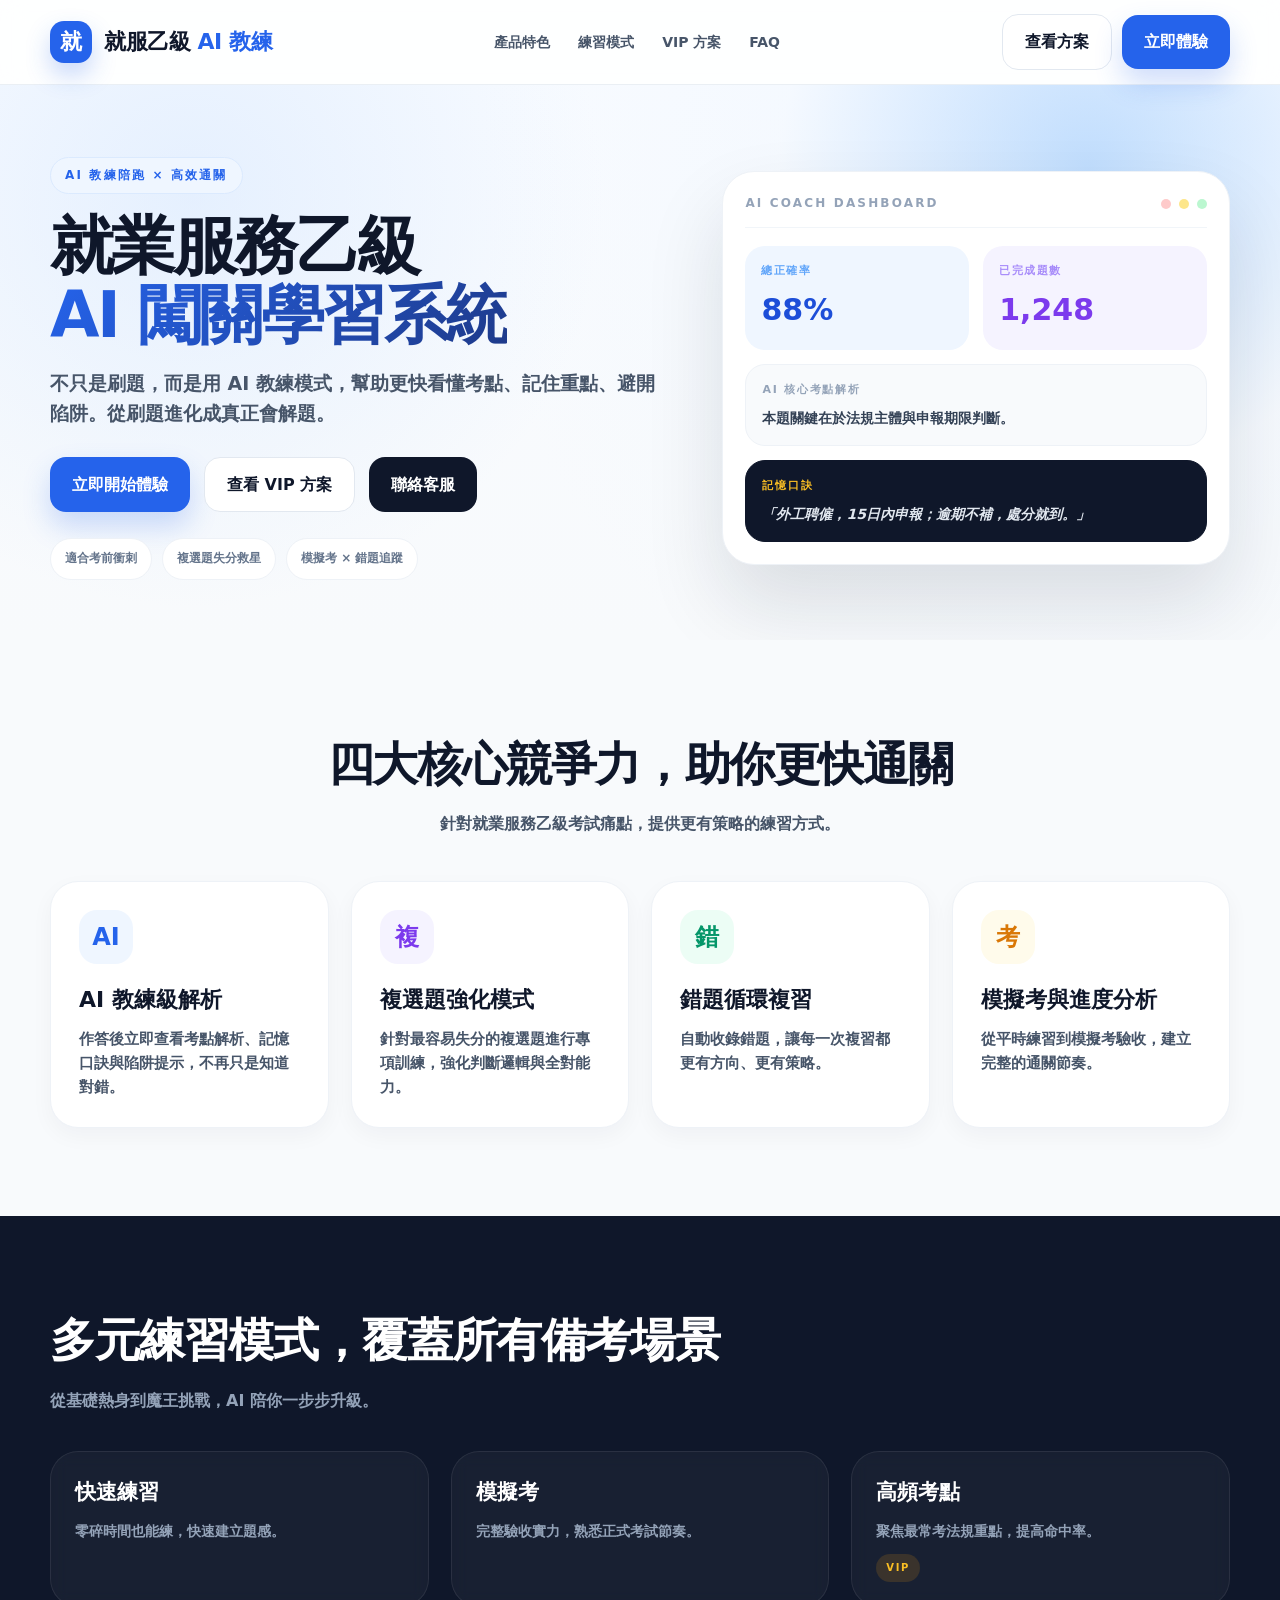
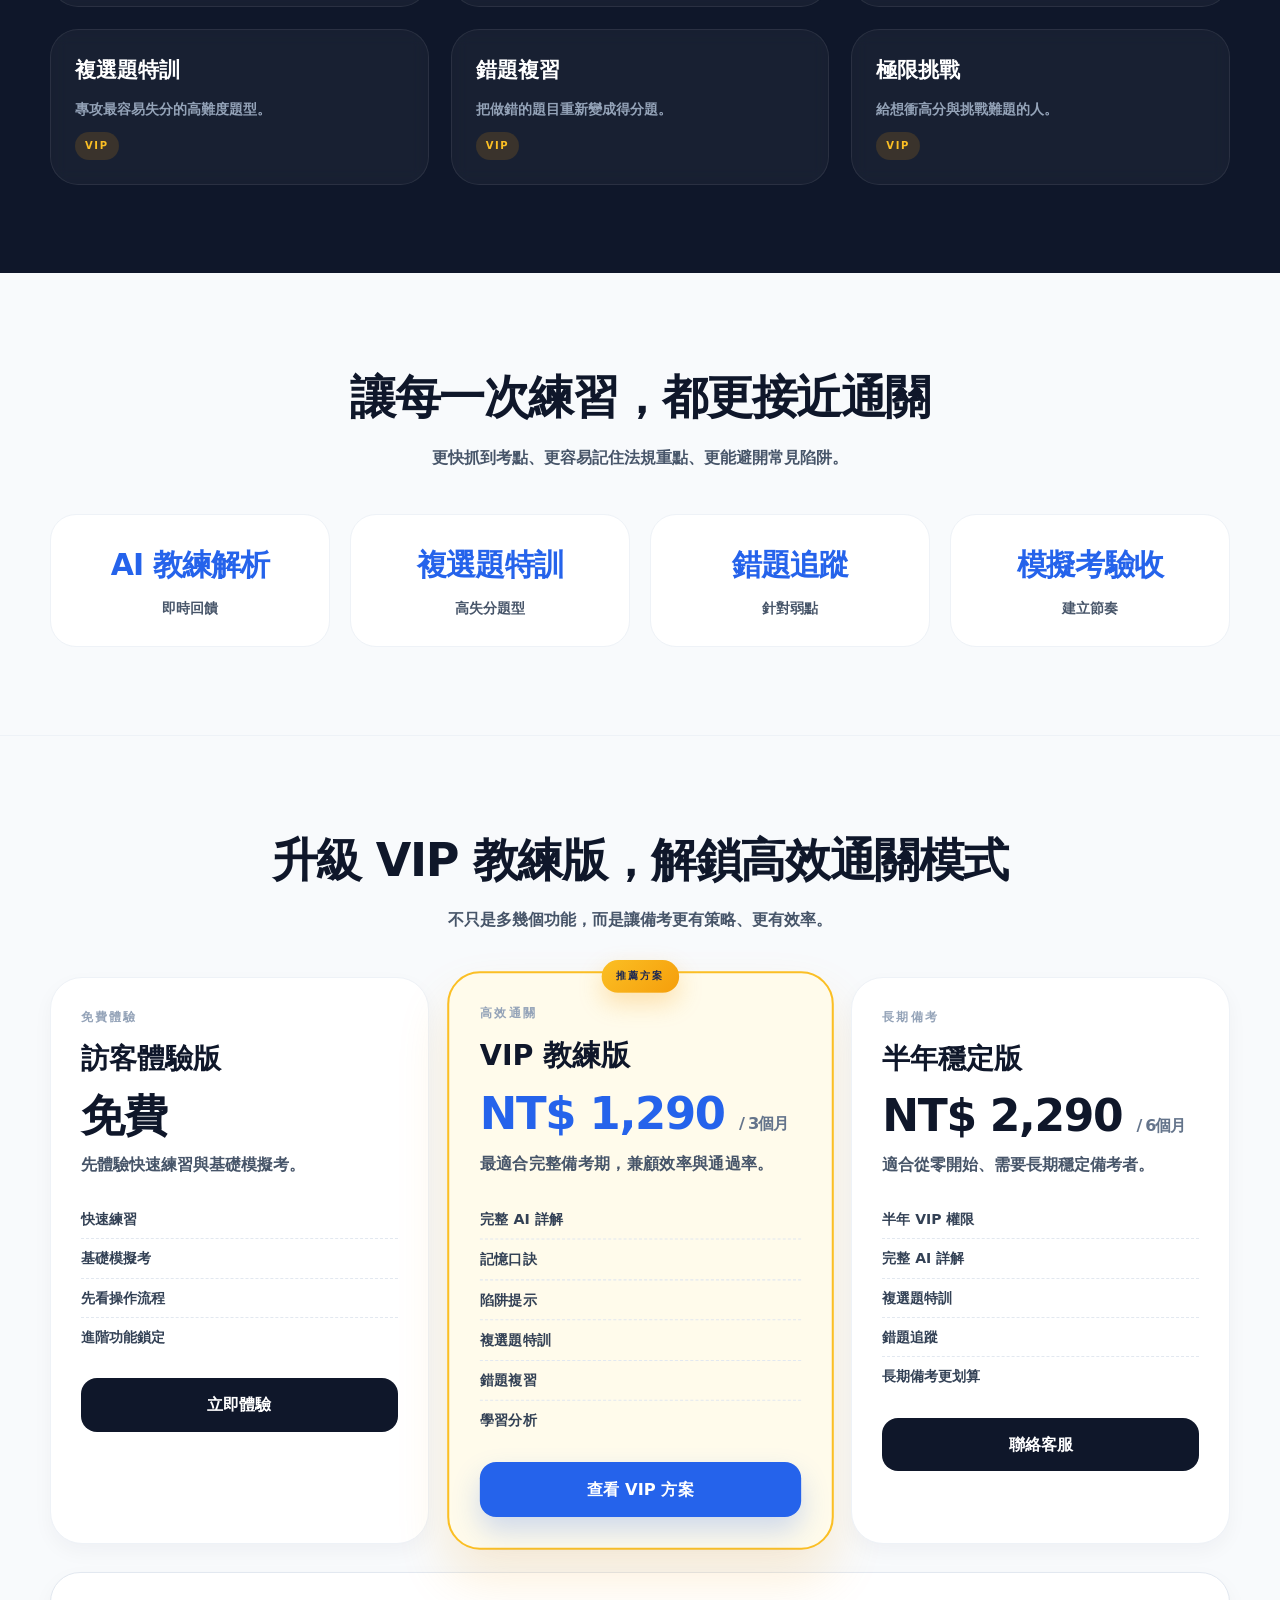
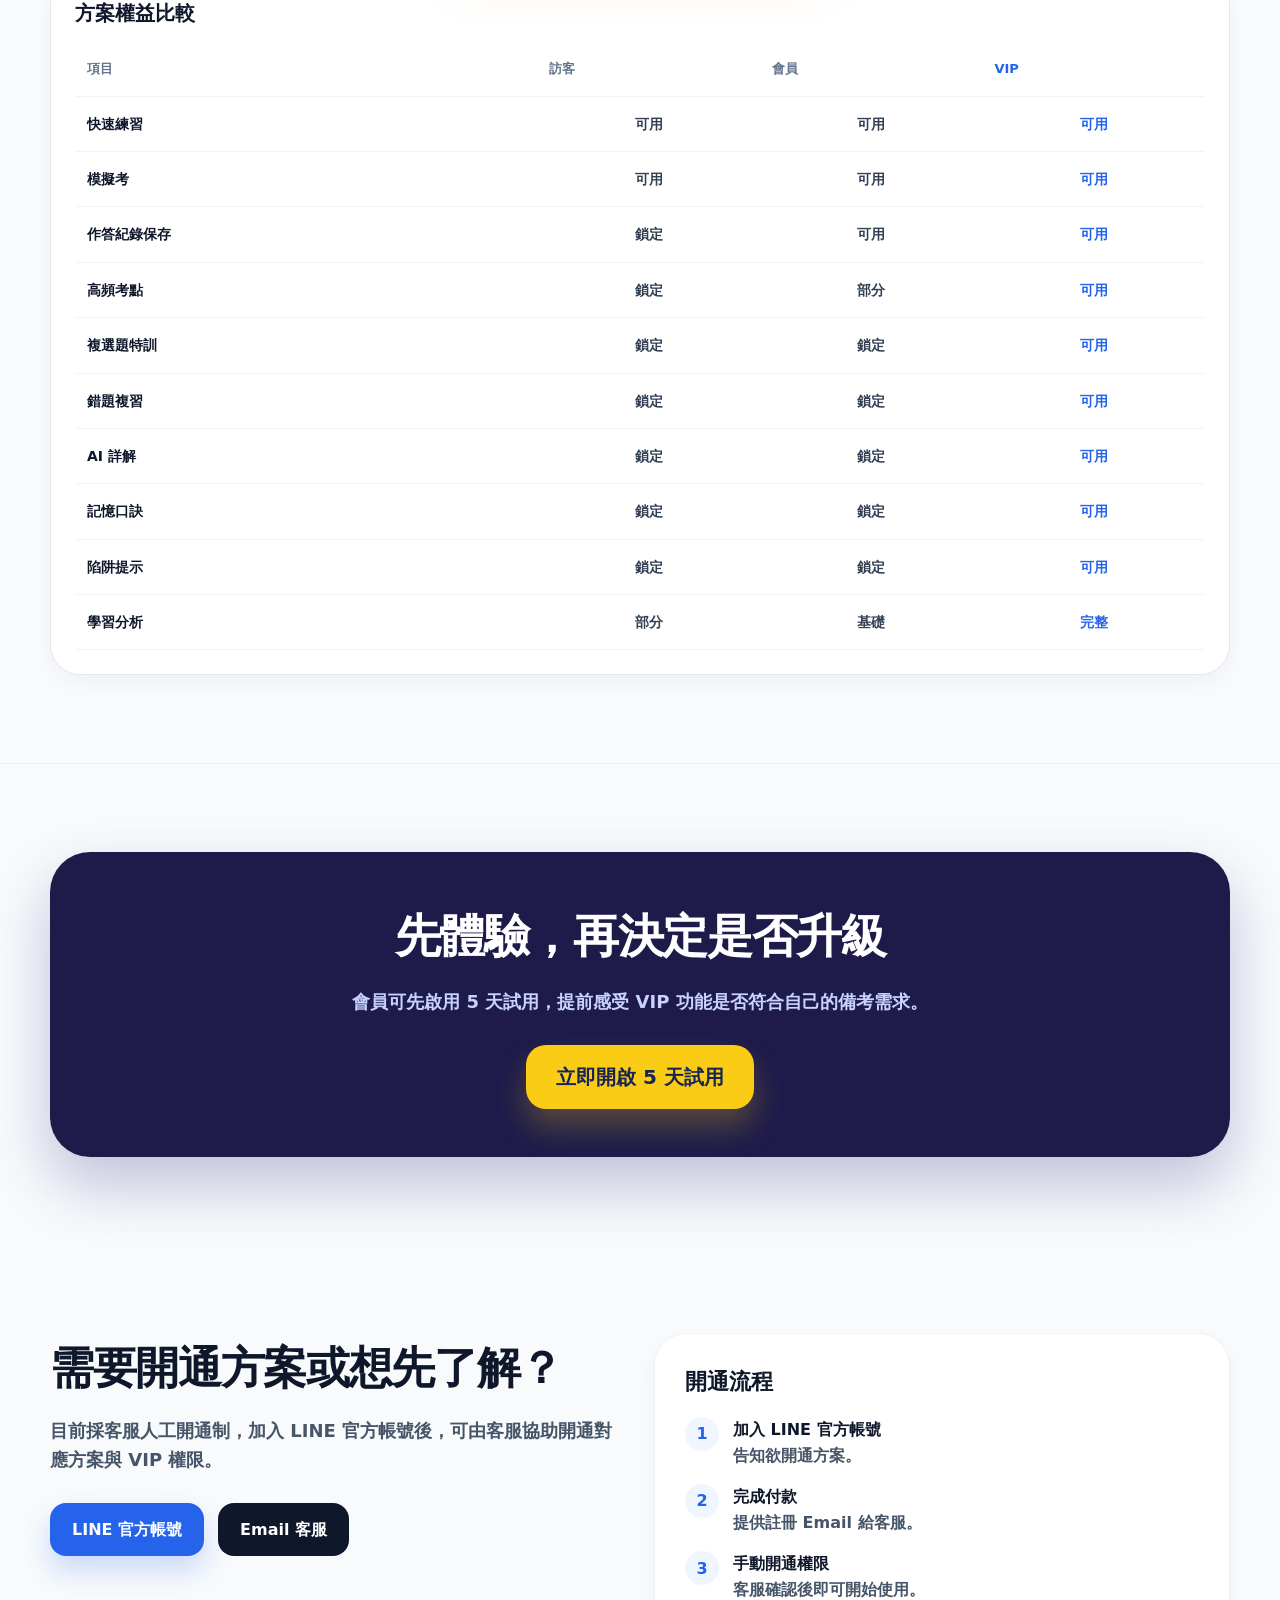
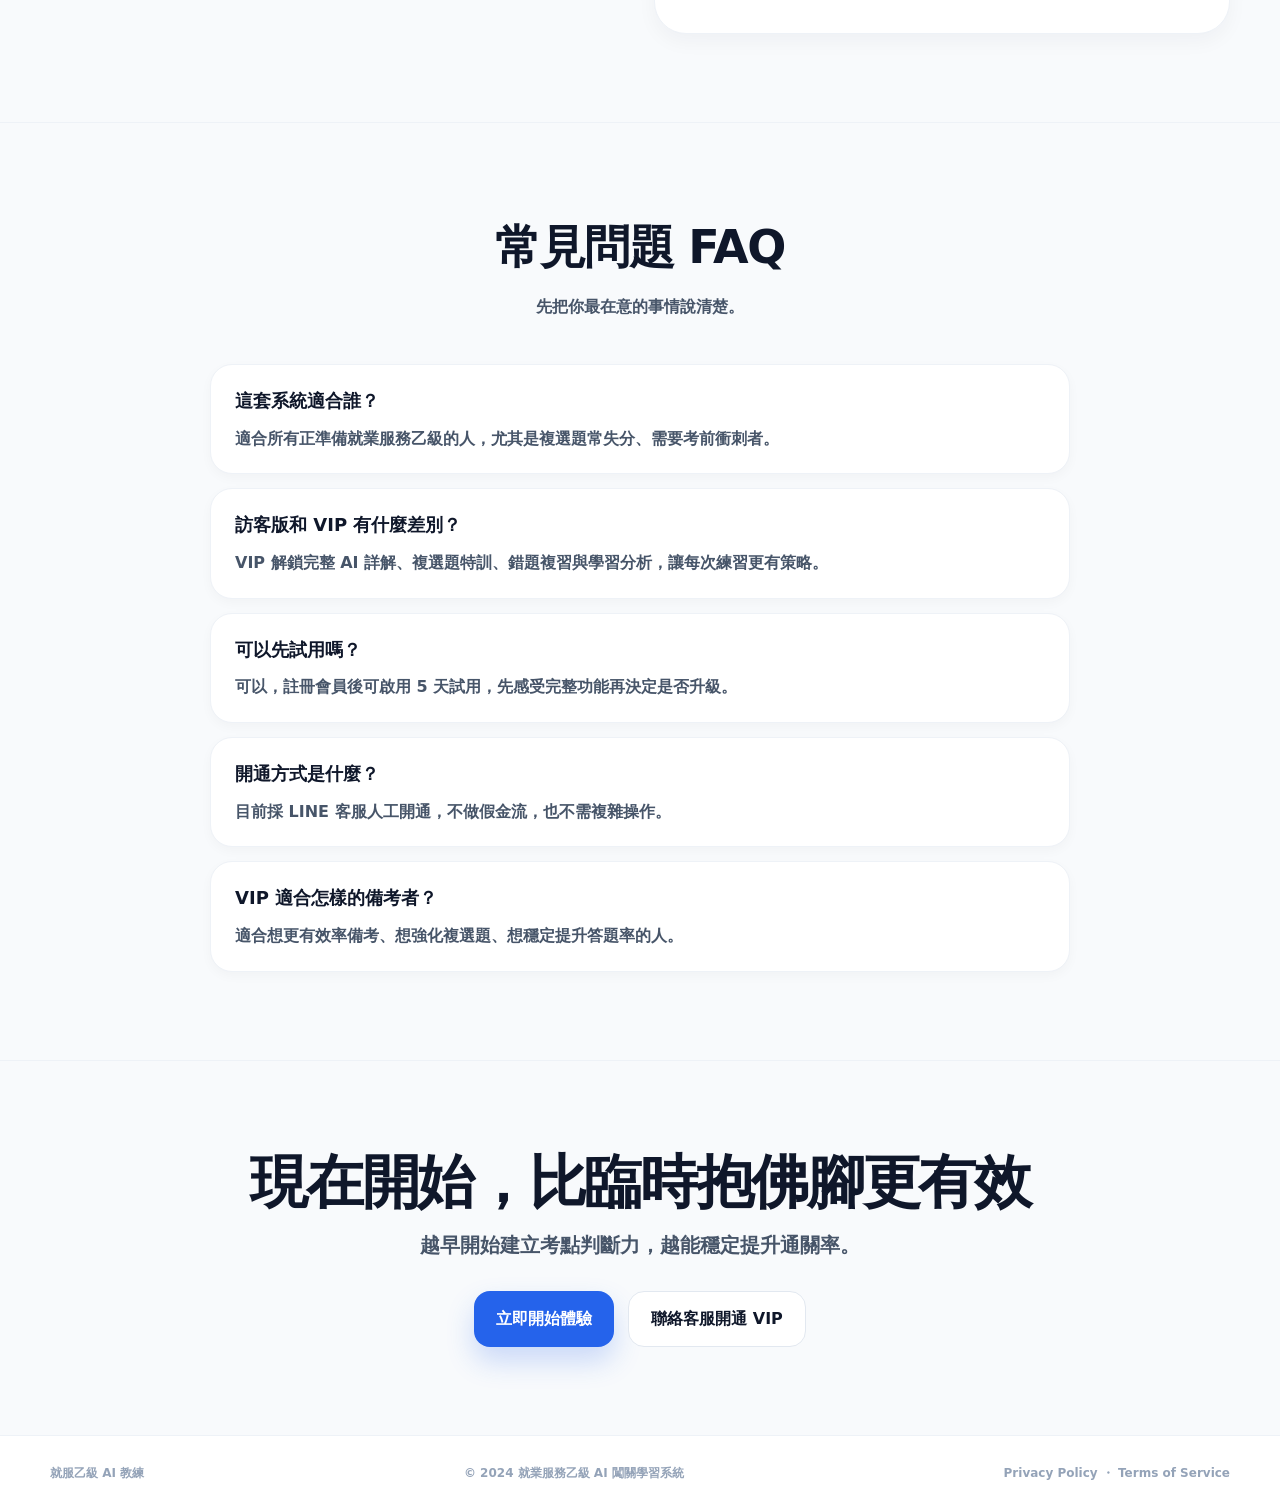
==== docs/index.html @ 69411ef7 "feat: Replace with employment services exam AI learning system landing page" ====
<!DOCTYPE html>
<html lang="zh-Hant">
<head>
  <meta charset="utf-8" />
  <meta name="viewport" content="width=device-width,initial-scale=1" />
  <title>就業服務乙級 AI 闖關學習系統｜AI教練陪跑・高效通關</title>
  <meta name="description" content="就業服務乙級 AI 闖關學習系統，結合 AI 教練解析、複選題特訓、錯題複習與模擬考，幫助更快看懂考點、記住重點、避開陷阱。" />
  <style>
    :root{
      --blue:#2563eb;
      --blue-dark:#1e3a8a;
      --bg:#f8fafc;
      --text:#0f172a;
      --muted:#475569;
      --line:#e2e8f0;
      --card:#ffffff;
      --vip:#f59e0b;
      --green:#16a34a;
      --red:#dc2626;
      --shadow:0 20px 40px rgba(15,23,42,.08);
      --radius:24px;
      --radius-lg:32px;
      --max:1180px;
    }
    *{box-sizing:border-box}
    html{scroll-behavior:smooth}
    body{
      margin:0;
      font-family:"Noto Sans TC","Microsoft JhengHei",system-ui,sans-serif;
      background:var(--bg);
      color:var(--text);
      line-height:1.6;
    }
    a{text-decoration:none;color:inherit}
    img{max-width:100%;display:block}
    .container{width:min(var(--max),calc(100% - 32px));margin:auto}
    .nav{
      position:sticky;top:0;z-index:20;
      background:rgba(255,255,255,.86);
      backdrop-filter:blur(12px);
      border-bottom:1px solid rgba(226,232,240,.7);
    }
    .nav-inner{
      display:flex;align-items:center;justify-content:space-between;
      gap:16px;padding:14px 0;
    }
    .brand{
      display:flex;align-items:center;gap:12px;font-weight:900;font-size:22px;
      letter-spacing:-.02em;
    }
    .brand-badge{
      width:42px;height:42px;border-radius:14px;background:var(--blue);
      color:#fff;display:grid;place-items:center;font-size:22px;font-weight:900;
      box-shadow:0 12px 24px rgba(37,99,235,.25);
    }
    .nav-links{display:flex;gap:28px;font-weight:800;color:var(--muted);font-size:14px}
    .nav-actions{display:flex;gap:10px;align-items:center}
    .btn{
      display:inline-flex;align-items:center;justify-content:center;gap:8px;
      border:none;cursor:pointer;font-weight:900;border-radius:16px;
      transition:.2s ease;white-space:nowrap;
    }
    .btn:hover{transform:translateY(-1px)}
    .btn-primary{
      background:var(--blue);color:#fff;padding:14px 22px;
      box-shadow:0 14px 28px rgba(37,99,235,.22);
    }
    .btn-primary:hover{background:#1d4ed8}
    .btn-secondary{
      background:#fff;color:var(--text);padding:14px 22px;border:1px solid var(--line);
    }
    .btn-dark{
      background:var(--text);color:#fff;padding:14px 22px;
    }
    .hero{
      background:
        radial-gradient(circle at 85% 15%, rgba(147,197,253,.55) 0, rgba(239,246,255,.35) 26%, transparent 52%),
        radial-gradient(circle at 15% 20%, rgba(219,234,254,.65) 0, transparent 35%),
        linear-gradient(180deg,#f8fbff 0%, #f8fafc 100%);
      padding:72px 0 60px;
      overflow:hidden;
    }
    .hero-grid{
      display:grid;grid-template-columns:1.1fr .9fr;gap:52px;align-items:center;
    }
    .eyebrow{
      display:inline-flex;align-items:center;gap:8px;
      background:#eff6ff;color:var(--blue);
      border:1px solid #dbeafe;border-radius:999px;
      padding:8px 14px;font-size:12px;font-weight:900;letter-spacing:.18em;
      text-transform:uppercase;
    }
    h1{
      font-size:clamp(38px,5vw,64px);
      line-height:1.08;margin:18px 0 18px;font-weight:900;letter-spacing:-.04em;
    }
    .gradient{
      background:linear-gradient(135deg,var(--blue) 0%, var(--blue-dark) 100%);
      -webkit-background-clip:text;background-clip:text;color:transparent;
    }
    .hero p{
      color:var(--muted);font-size:19px;font-weight:600;max-width:640px;margin:0 0 28px;
    }
    .hero-actions{display:flex;flex-wrap:wrap;gap:14px}
    .hero-tags{display:flex;flex-wrap:wrap;gap:10px;margin-top:26px}
    .tag{
      background:#fff;border:1px solid #eef2f7;color:#64748b;
      padding:10px 14px;border-radius:999px;font-size:12px;font-weight:900;
    }
    .mockup{
      background:#fff;border:1px solid #eef2f7;border-radius:32px;
      box-shadow:0 40px 80px rgba(15,23,42,.12);padding:22px;position:relative;
    }
    .mockup-head{
      display:flex;justify-content:space-between;align-items:center;
      border-bottom:1px solid #f1f5f9;padding-bottom:14px;margin-bottom:18px;
    }
    .dots{display:flex;gap:8px}
    .dot{width:10px;height:10px;border-radius:999px}
    .stats{display:grid;grid-template-columns:1fr 1fr;gap:14px}
    .stat{
      border-radius:20px;padding:16px;background:#eff6ff;
    }
    .stat.purple{background:#f5f3ff}
    .stat-label{
      color:#60a5fa;font-size:11px;font-weight:900;letter-spacing:.14em;text-transform:uppercase;
    }
    .stat.purple .stat-label{color:#a78bfa}
    .stat-value{font-size:30px;font-weight:900;margin-top:6px}
    .panel{
      margin-top:14px;border:1px solid #eef2f7;background:#f8fafc;
      border-radius:20px;padding:16px;
    }
    .panel-dark{
      background:#0f172a;border-color:#0f172a;color:#fff;
    }
    .section{padding:88px 0}
    .section-title{
      text-align:center;margin-bottom:44px;
    }
    .section-title h2{
      margin:0 0 10px;font-size:clamp(30px,4vw,46px);font-weight:900;letter-spacing:-.03em;
    }
    .section-title p{
      margin:0;color:var(--muted);font-weight:600;
    }
    .grid-4{display:grid;grid-template-columns:repeat(4,1fr);gap:22px}
    .grid-3{display:grid;grid-template-columns:repeat(3,1fr);gap:22px}
    .card{
      background:var(--card);border:1px solid #eef2f7;border-radius:28px;
      padding:28px;box-shadow:0 8px 22px rgba(15,23,42,.04);
      transition:.25s ease;
    }
    .card:hover{transform:translateY(-5px);box-shadow:var(--shadow)}
    .icon{
      width:54px;height:54px;border-radius:18px;display:grid;place-items:center;
      font-size:24px;font-weight:900;margin-bottom:18px;
    }
    .blue{background:#eff6ff;color:var(--blue)}
    .purple{background:#f5f3ff;color:#7c3aed}
    .green{background:#ecfdf5;color:#059669}
    .amber{background:#fffbeb;color:#d97706}
    .card h3{margin:0 0 10px;font-size:22px;font-weight:900}
    .card p{margin:0;color:var(--muted);font-size:15px;font-weight:600}
    .dark-section{
      background:#0f172a;color:#fff;position:relative;overflow:hidden;
    }
    .dark-section .section-title p{color:#94a3b8}
    .mode-card{
      background:rgba(255,255,255,.04);
      border:1px solid rgba(255,255,255,.08);
      border-radius:28px;padding:24px;
      backdrop-filter:blur(8px);
    }
    .mode-card h3{margin:0;font-size:21px;font-weight:900}
    .mode-card p{margin:10px 0 0;color:#94a3b8;font-size:14px;font-weight:600}
    .badge-vip{
      display:inline-block;margin-top:12px;padding:6px 10px;border-radius:999px;
      background:rgba(245,158,11,.15);color:#fbbf24;
      font-size:10px;font-weight:900;letter-spacing:.16em;text-transform:uppercase;
    }
    .value-grid{display:grid;grid-template-columns:repeat(4,1fr);gap:20px}
    .value-box{
      background:#fff;border:1px solid #eef2f7;border-radius:26px;padding:26px;text-align:center;
    }
    .value-box .big{font-size:30px;font-weight:900;color:var(--blue);letter-spacing:-.03em}
    .value-box .small{margin-top:8px;color:var(--muted);font-size:14px;font-weight:800}
    .pricing{
      background:#f8fafc;
      border-top:1px solid #eef2f7;
      border-bottom:1px solid #eef2f7;
    }
    .price-card{
      position:relative;background:#fff;border:1px solid #eef2f7;border-radius:32px;
      padding:30px;box-shadow:0 8px 20px rgba(15,23,42,.04);
    }
    .price-card.featured{
      background:#fffbeb;border:2px solid #fbbf24;transform:scale(1.02);box-shadow:0 28px 50px rgba(245,158,11,.16);
    }
    .price-ribbon{
      position:absolute;left:50%;top:-13px;transform:translateX(-50%);
      background:linear-gradient(135deg,#fbbf24,#f59e0b);
      color:#172554;padding:8px 14px;border-radius:999px;
      font-size:10px;font-weight:900;letter-spacing:.18em;text-transform:uppercase;
      box-shadow:0 10px 24px rgba(245,158,11,.28);
    }
    .price-tag{
      color:#94a3b8;font-size:12px;font-weight:900;letter-spacing:.18em;text-transform:uppercase;
    }
    .price-card h3{margin:10px 0 10px;font-size:28px;font-weight:900}
    .price{
      font-size:44px;font-weight:900;line-height:1.1;letter-spacing:-.03em;
    }
    .price.featured-color{color:var(--blue)}
    .price-desc{margin:12px 0 0;color:var(--muted);font-weight:600}
    .price-list{margin:22px 0 0;padding:0;list-style:none}
    .price-list li{
      padding:8px 0;border-bottom:1px dashed #e2e8f0;color:#334155;font-size:14px;font-weight:700;
    }
    .price-list li:last-child{border-bottom:none}
    .compare-wrap{
      margin-top:28px;background:#fff;border:1px solid #e2e8f0;border-radius:30px;padding:24px;overflow:auto;
      box-shadow:0 8px 22px rgba(15,23,42,.04);
    }
    table{width:100%;border-collapse:collapse;min-width:760px}
    th,td{padding:16px 12px;border-bottom:1px solid #f1f5f9}
    th{text-align:left;color:#64748b;font-size:13px;font-weight:900}
    td{text-align:center;font-size:14px;font-weight:800;color:#334155}
    td:first-child{text-align:left;color:#0f172a}
    .col-vip{color:var(--blue)}
    .trial-box{
      background:#1e1b4b;color:#fff;border-radius:40px;padding:48px 34px;text-align:center;
      box-shadow:0 28px 60px rgba(49,46,129,.28);
    }
    .trial-box p{color:#c7d2fe;font-size:18px;font-weight:600;max-width:760px;margin:14px auto 0}
    .support-grid{display:grid;grid-template-columns:1fr 1fr;gap:28px}
    .support-card{
      background:#fff;border:1px solid #eef2f7;border-radius:32px;padding:30px;box-shadow:0 8px 20px rgba(15,23,42,.04);
    }
    .steps{display:grid;gap:16px;margin-top:18px}
    .step{display:flex;gap:14px;align-items:flex-start}
    .step-num{
      width:34px;height:34px;border-radius:999px;background:#eff6ff;color:var(--blue);
      display:grid;place-items:center;font-weight:900;flex:0 0 34px;
    }
    .faq-list{max-width:860px;margin:0 auto;display:grid;gap:14px}
    .faq-item{
      background:#fff;border:1px solid #eef2f7;border-radius:22px;padding:22px 24px;box-shadow:0 4px 12px rgba(15,23,42,.03)
    }
    .faq-q{font-weight:900;font-size:18px}
    .faq-a{margin-top:10px;color:var(--muted);font-weight:600}
    .cta-final{text-align:center}
    .cta-final p{max-width:760px;margin:14px auto 0;color:var(--muted);font-size:20px;font-weight:600}
    .footer{
      border-top:1px solid #eef2f7;background:#fff;padding:28px 0;
    }
    .footer-inner{
      display:flex;justify-content:space-between;align-items:center;gap:18px;flex-wrap:wrap;
      color:#94a3b8;font-size:12px;font-weight:900;
    }
    @media (max-width: 1024px){
      .hero-grid,.support-grid,.grid-4,.grid-3,.value-grid{grid-template-columns:1fr 1fr}
    }
    @media (max-width: 760px){
      .nav-links{display:none}
      .hero{padding-top:48px}
      .hero-grid,.support-grid,.grid-4,.grid-3,.value-grid{grid-template-columns:1fr}
      .price-card.featured{transform:none}
      h1{font-size:42px}
      .section{padding:68px 0}
      .trial-box{padding:36px 22px}
      .footer-inner{flex-direction:column;align-items:flex-start}
      .brand{font-size:18px}
    }
  </style>
</head>
<body>
  <nav class="nav">
    <div class="container nav-inner">
      <div class="brand">
        <div class="brand-badge">就</div>
        <span>就服乙級 <span style="color:var(--blue)">AI 教練</span></span>
      </div>
      <div class="nav-links">
        <a href="#features">產品特色</a>
        <a href="#modes">練習模式</a>
        <a href="#pricing">VIP 方案</a>
        <a href="#faq">FAQ</a>
      </div>
      <div class="nav-actions">
        <a class="btn btn-secondary" href="#pricing">查看方案</a>
        <a class="btn btn-primary" href="#cta">立即體驗</a>
      </div>
    </div>
  </nav>

  <header class="hero">
    <div class="container hero-grid">
      <div>
        <div class="eyebrow">AI 教練陪跑 × 高效通關</div>
        <h1>就業服務乙級<br><span class="gradient">AI 闖關學習系統</span></h1>
        <p>不只是刷題，而是用 AI 教練模式，幫助更快看懂考點、記住重點、避開陷阱。從刷題進化成真正會解題。</p>
        <div class="hero-actions">
          <a class="btn btn-primary" href="#cta">立即開始體驗</a>
          <a class="btn btn-secondary" href="#pricing">查看 VIP 方案</a>
          <a class="btn btn-dark" href="#support">聯絡客服</a>
        </div>
        <div class="hero-tags">
          <span class="tag">適合考前衝刺</span>
          <span class="tag">複選題失分救星</span>
          <span class="tag">模擬考 × 錯題追蹤</span>
        </div>
      </div>

      <div class="mockup">
        <div class="mockup-head">
          <div style="font-size:12px;font-weight:900;color:#94a3b8;letter-spacing:.18em;text-transform:uppercase;">AI Coach Dashboard</div>
          <div class="dots">
            <span class="dot" style="background:#fecaca"></span>
            <span class="dot" style="background:#fde68a"></span>
            <span class="dot" style="background:#bbf7d0"></span>
          </div>
        </div>

        <div class="stats">
          <div class="stat">
            <div class="stat-label">總正確率</div>
            <div class="stat-value" style="color:#1d4ed8">88%</div>
          </div>
          <div class="stat purple">
            <div class="stat-label">已完成題數</div>
            <div class="stat-value" style="color:#7c3aed">1,248</div>
          </div>
        </div>

        <div class="panel">
          <div style="font-size:11px;font-weight:900;color:#94a3b8;letter-spacing:.16em;text-transform:uppercase;">AI 核心考點解析</div>
          <div style="margin-top:8px;font-size:14px;font-weight:800;color:#334155">本題關鍵在於法規主體與申報期限判斷。</div>
        </div>

        <div class="panel panel-dark">
          <div style="font-size:11px;font-weight:900;color:#fbbf24;letter-spacing:.16em;text-transform:uppercase;">記憶口訣</div>
          <div style="margin-top:8px;font-size:14px;font-weight:800;color:#e2e8f0;font-style:italic">「外工聘僱，15日內申報；逾期不補，處分就到。」</div>
        </div>
      </div>
    </div>
  </header>

  <section id="features" class="section">
    <div class="container">
      <div class="section-title">
        <h2>四大核心競爭力，助你更快通關</h2>
        <p>針對就業服務乙級考試痛點，提供更有策略的練習方式。</p>
      </div>

      <div class="grid-4">
        <div class="card">
          <div class="icon blue">AI</div>
          <h3>AI 教練級解析</h3>
          <p>作答後立即查看考點解析、記憶口訣與陷阱提示，不再只是知道對錯。</p>
        </div>
        <div class="card">
          <div class="icon purple">複</div>
          <h3>複選題強化模式</h3>
          <p>針對最容易失分的複選題進行專項訓練，強化判斷邏輯與全對能力。</p>
        </div>
        <div class="card">
          <div class="icon green">錯</div>
          <h3>錯題循環複習</h3>
          <p>自動收錄錯題，讓每一次複習都更有方向、更有策略。</p>
        </div>
        <div class="card">
          <div class="icon amber">考</div>
          <h3>模擬考與進度分析</h3>
          <p>從平時練習到模擬考驗收，建立完整的通關節奏。</p>
        </div>
      </div>
    </div>
  </section>

  <section id="modes" class="section dark-section">
    <div class="container">
      <div class="section-title" style="text-align:left;margin-bottom:38px;">
        <h2>多元練習模式，覆蓋所有備考場景</h2>
        <p>從基礎熱身到魔王挑戰，AI 陪你一步步升級。</p>
      </div>

      <div class="grid-3">
        <div class="mode-card">
          <h3>快速練習</h3>
          <p>零碎時間也能練，快速建立題感。</p>
        </div>
        <div class="mode-card">
          <h3>模擬考</h3>
          <p>完整驗收實力，熟悉正式考試節奏。</p>
        </div>
        <div class="mode-card">
          <h3>高頻考點</h3>
          <p>聚焦最常考法規重點，提高命中率。</p>
          <span class="badge-vip">VIP</span>
        </div>
        <div class="mode-card">
          <h3>複選題特訓</h3>
          <p>專攻最容易失分的高難度題型。</p>
          <span class="badge-vip">VIP</span>
        </div>
        <div class="mode-card">
          <h3>錯題複習</h3>
          <p>把做錯的題目重新變成得分題。</p>
          <span class="badge-vip">VIP</span>
        </div>
        <div class="mode-card">
          <h3>極限挑戰</h3>
          <p>給想衝高分與挑戰難題的人。</p>
          <span class="badge-vip">VIP</span>
        </div>
      </div>
    </div>
  </section>

  <section class="section">
    <div class="container">
      <div class="section-title">
        <h2>讓每一次練習，都更接近通關</h2>
        <p>更快抓到考點、更容易記住法規重點、更能避開常見陷阱。</p>
      </div>

      <div class="value-grid">
        <div class="value-box">
          <div class="big">AI 教練解析</div>
          <div class="small">即時回饋</div>
        </div>
        <div class="value-box">
          <div class="big">複選題特訓</div>
          <div class="small">高失分題型</div>
        </div>
        <div class="value-box">
          <div class="big">錯題追蹤</div>
          <div class="small">針對弱點</div>
        </div>
        <div class="value-box">
          <div class="big">模擬考驗收</div>
          <div class="small">建立節奏</div>
        </div>
      </div>
    </div>
  </section>

  <section id="pricing" class="section pricing">
    <div class="container">
      <div class="section-title">
        <h2>升級 VIP 教練版，解鎖高效通關模式</h2>
        <p>不只是多幾個功能，而是讓備考更有策略、更有效率。</p>
      </div>

      <div class="grid-3">
        <div class="price-card">
          <div class="price-tag">免費體驗</div>
          <h3>訪客體驗版</h3>
          <div class="price">免費</div>
          <p class="price-desc">先體驗快速練習與基礎模擬考。</p>
          <ul class="price-list">
            <li>快速練習</li>
            <li>基礎模擬考</li>
            <li>先看操作流程</li>
            <li>進階功能鎖定</li>
          </ul>
          <div style="margin-top:22px">
            <a class="btn btn-dark" style="width:100%" href="#cta">立即體驗</a>
          </div>
        </div>

        <div class="price-card featured">
          <div class="price-ribbon">推薦方案</div>
          <div class="price-tag">高效通關</div>
          <h3>VIP 教練版</h3>
          <div class="price featured-color">NT$ 1,290 <span style="font-size:16px;color:#64748b;font-weight:800">/ 3個月</span></div>
          <p class="price-desc">最適合完整備考期，兼顧效率與通過率。</p>
          <ul class="price-list">
            <li>完整 AI 詳解</li>
            <li>記憶口訣</li>
            <li>陷阱提示</li>
            <li>複選題特訓</li>
            <li>錯題複習</li>
            <li>學習分析</li>
          </ul>
          <div style="margin-top:22px">
            <a class="btn btn-primary" style="width:100%" href="#support">查看 VIP 方案</a>
          </div>
        </div>

        <div class="price-card">
          <div class="price-tag">長期備考</div>
          <h3>半年穩定版</h3>
          <div class="price">NT$ 2,290 <span style="font-size:16px;color:#64748b;font-weight:800">/ 6個月</span></div>
          <p class="price-desc">適合從零開始、需要長期穩定備考者。</p>
          <ul class="price-list">
            <li>半年 VIP 權限</li>
            <li>完整 AI 詳解</li>
            <li>複選題特訓</li>
            <li>錯題追蹤</li>
            <li>長期備考更划算</li>
          </ul>
          <div style="margin-top:22px">
            <a class="btn btn-dark" style="width:100%" href="#support">聯絡客服</a>
          </div>
        </div>
      </div>

      <div class="compare-wrap">
        <div style="font-size:20px;font-weight:900;margin-bottom:14px">方案權益比較</div>
        <table>
          <thead>
            <tr>
              <th>項目</th>
              <th>訪客</th>
              <th>會員</th>
              <th class="col-vip">VIP</th>
            </tr>
          </thead>
          <tbody>
            <tr><td>快速練習</td><td>可用</td><td>可用</td><td class="col-vip">可用</td></tr>
            <tr><td>模擬考</td><td>可用</td><td>可用</td><td class="col-vip">可用</td></tr>
            <tr><td>作答紀錄保存</td><td>鎖定</td><td>可用</td><td class="col-vip">可用</td></tr>
            <tr><td>高頻考點</td><td>鎖定</td><td>部分</td><td class="col-vip">可用</td></tr>
            <tr><td>複選題特訓</td><td>鎖定</td><td>鎖定</td><td class="col-vip">可用</td></tr>
            <tr><td>錯題複習</td><td>鎖定</td><td>鎖定</td><td class="col-vip">可用</td></tr>
            <tr><td>AI 詳解</td><td>鎖定</td><td>鎖定</td><td class="col-vip">可用</td></tr>
            <tr><td>記憶口訣</td><td>鎖定</td><td>鎖定</td><td class="col-vip">可用</td></tr>
            <tr><td>陷阱提示</td><td>鎖定</td><td>鎖定</td><td class="col-vip">可用</td></tr>
            <tr><td>學習分析</td><td>部分</td><td>基礎</td><td class="col-vip">完整</td></tr>
          </tbody>
        </table>
      </div>
    </div>
  </section>

  <section class="section">
    <div class="container">
      <div class="trial-box">
        <h2 style="margin:0;font-size:clamp(32px,4vw,46px);font-weight:900;letter-spacing:-.03em;">先體驗，再決定是否升級</h2>
        <p>會員可先啟用 5 天試用，提前感受 VIP 功能是否符合自己的備考需求。</p>
        <div style="margin-top:28px">
          <a class="btn" style="background:#facc15;color:#172554;padding:16px 30px;border-radius:20px;font-size:20px;font-weight:900;box-shadow:0 18px 30px rgba(250,204,21,.25)" href="#support">立即開啟 5 天試用</a>
        </div>
      </div>
    </div>
  </section>

  <section id="support" class="section">
    <div class="container support-grid">
      <div>
        <h2 style="margin:0 0 14px;font-size:clamp(30px,4vw,44px);font-weight:900;letter-spacing:-.03em;">需要開通方案或想先了解？</h2>
        <p style="margin:0;color:var(--muted);font-size:18px;font-weight:600;">目前採客服人工開通制，加入 LINE 官方帳號後，可由客服協助開通對應方案與 VIP 權限。</p>
        <div style="display:flex;flex-wrap:wrap;gap:14px;margin-top:28px">
          <a class="btn btn-primary" href="https://lin.ee/qZt97JY" target="_blank" rel="noopener">LINE 官方帳號</a>
          <a class="btn btn-dark" href="mailto:pucezhang@gmail.com">Email 客服</a>
        </div>
      </div>

      <div class="support-card">
        <div style="font-size:22px;font-weight:900;">開通流程</div>
        <div class="steps">
          <div class="step">
            <div class="step-num">1</div>
            <div><strong>加入 LINE 官方帳號</strong><br><span style="color:var(--muted);font-weight:600">告知欲開通方案。</span></div>
          </div>
          <div class="step">
            <div class="step-num">2</div>
            <div><strong>完成付款</strong><br><span style="color:var(--muted);font-weight:600">提供註冊 Email 給客服。</span></div>
          </div>
          <div class="step">
            <div class="step-num">3</div>
            <div><strong>手動開通權限</strong><br><span style="color:var(--muted);font-weight:600">客服確認後即可開始使用。</span></div>
          </div>
        </div>
      </div>
    </div>
  </section>

  <section id="faq" class="section pricing">
    <div class="container">
      <div class="section-title">
        <h2>常見問題 FAQ</h2>
        <p>先把你最在意的事情說清楚。</p>
      </div>

      <div class="faq-list">
        <div class="faq-item">
          <div class="faq-q">這套系統適合誰？</div>
          <div class="faq-a">適合所有正準備就業服務乙級的人，尤其是複選題常失分、需要考前衝刺者。</div>
        </div>
        <div class="faq-item">
          <div class="faq-q">訪客版和 VIP 有什麼差別？</div>
          <div class="faq-a">VIP 解鎖完整 AI 詳解、複選題特訓、錯題複習與學習分析，讓每次練習更有策略。</div>
        </div>
        <div class="faq-item">
          <div class="faq-q">可以先試用嗎？</div>
          <div class="faq-a">可以，註冊會員後可啟用 5 天試用，先感受完整功能再決定是否升級。</div>
        </div>
        <div class="faq-item">
          <div class="faq-q">開通方式是什麼？</div>
          <div class="faq-a">目前採 LINE 客服人工開通，不做假金流，也不需複雜操作。</div>
        </div>
        <div class="faq-item">
          <div class="faq-q">VIP 適合怎樣的備考者？</div>
          <div class="faq-a">適合想更有效率備考、想強化複選題、想穩定提升答題率的人。</div>
        </div>
      </div>
    </div>
  </section>

  <section id="cta" class="section">
    <div class="container cta-final">
      <h2 style="margin:0;font-size:clamp(34px,5vw,58px);font-weight:900;letter-spacing:-.04em;line-height:1.15;">現在開始，比臨時抱佛腳更有效</h2>
      <p>越早開始建立考點判斷力，越能穩定提升通關率。</p>
      <div style="display:flex;flex-wrap:wrap;gap:14px;justify-content:center;margin-top:30px">
        <a class="btn btn-primary" href="quiz.html">立即開始體驗</a>
        <a class="btn btn-secondary" href="https://lin.ee/qZt97JY" target="_blank" rel="noopener">聯絡客服開通 VIP</a>
      </div>
    </div>
  </section>

  <footer class="footer">
    <div class="container footer-inner">
      <div>就服乙級 AI 教練</div>
      <div>© 2024 就業服務乙級 AI 闖關學習系統</div>
      <div>Privacy Policy ・ Terms of Service</div>
    </div>
  </footer>
</body>
</html>
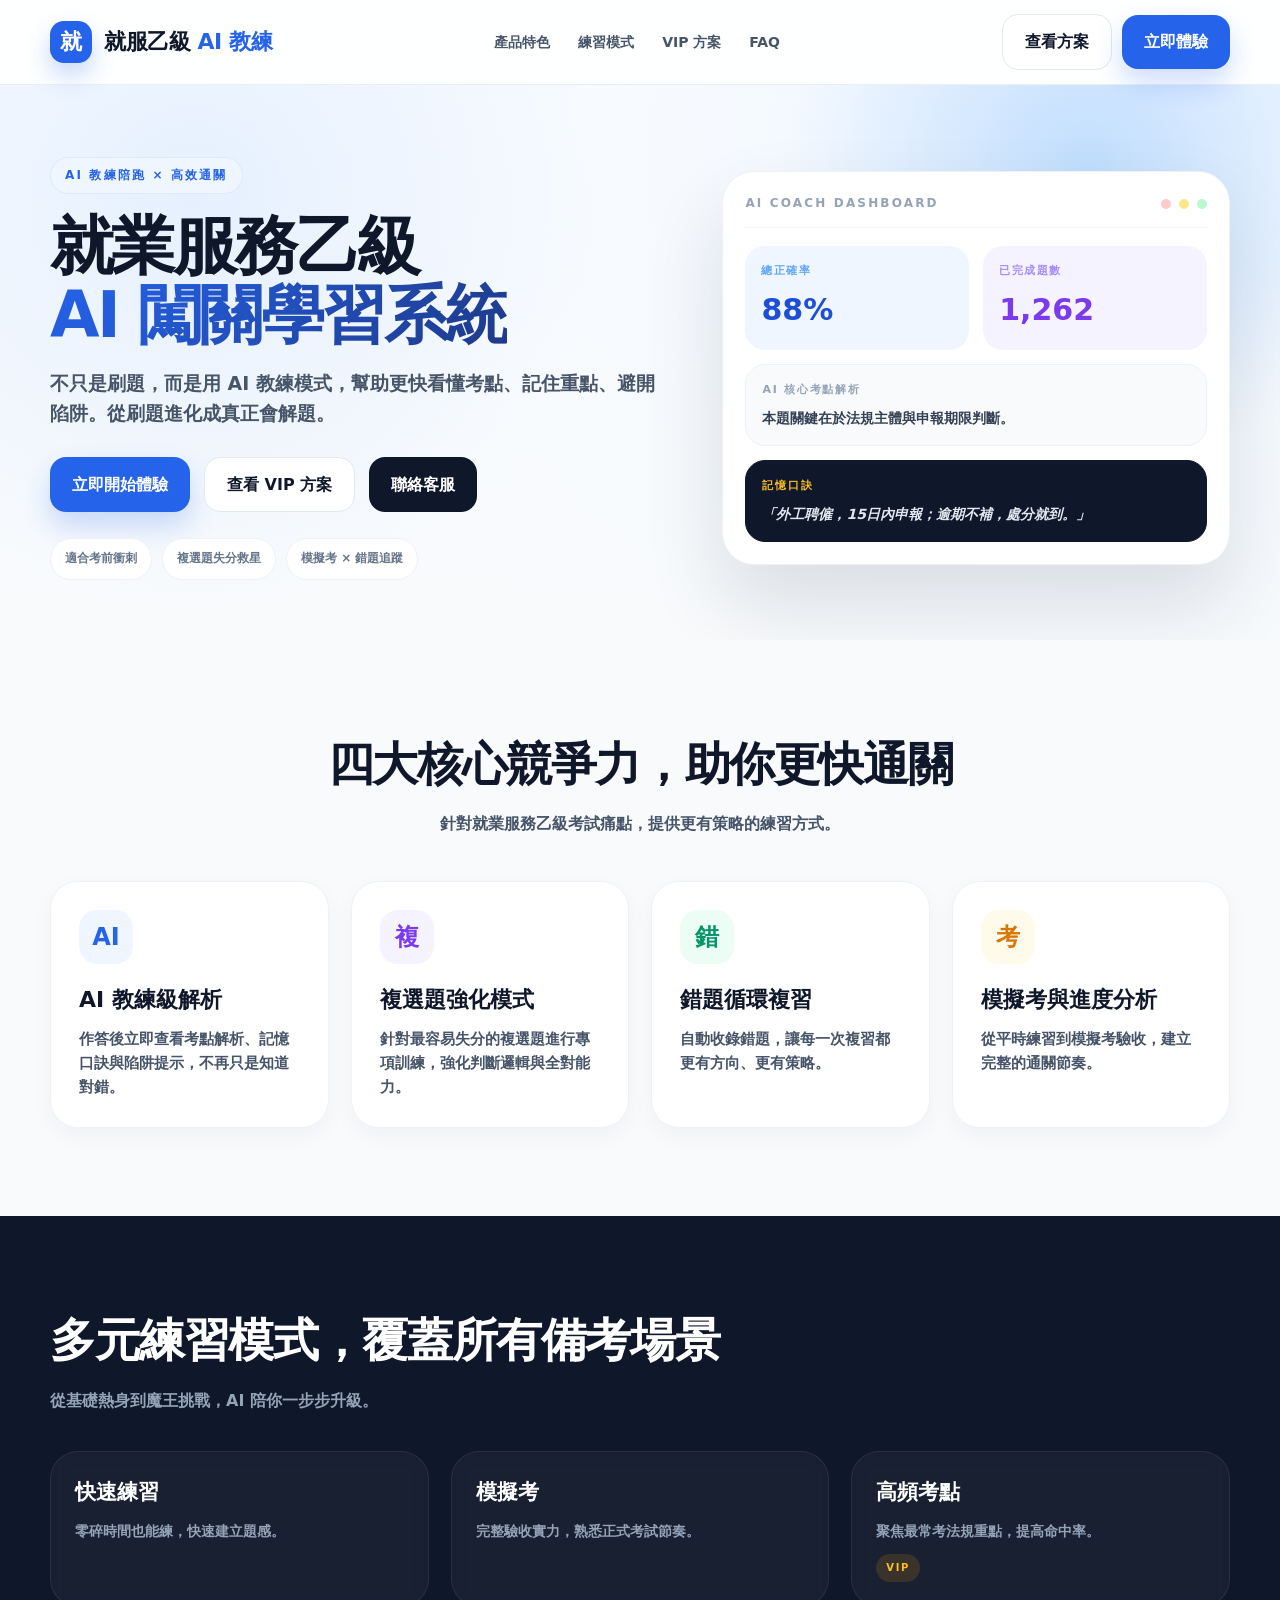
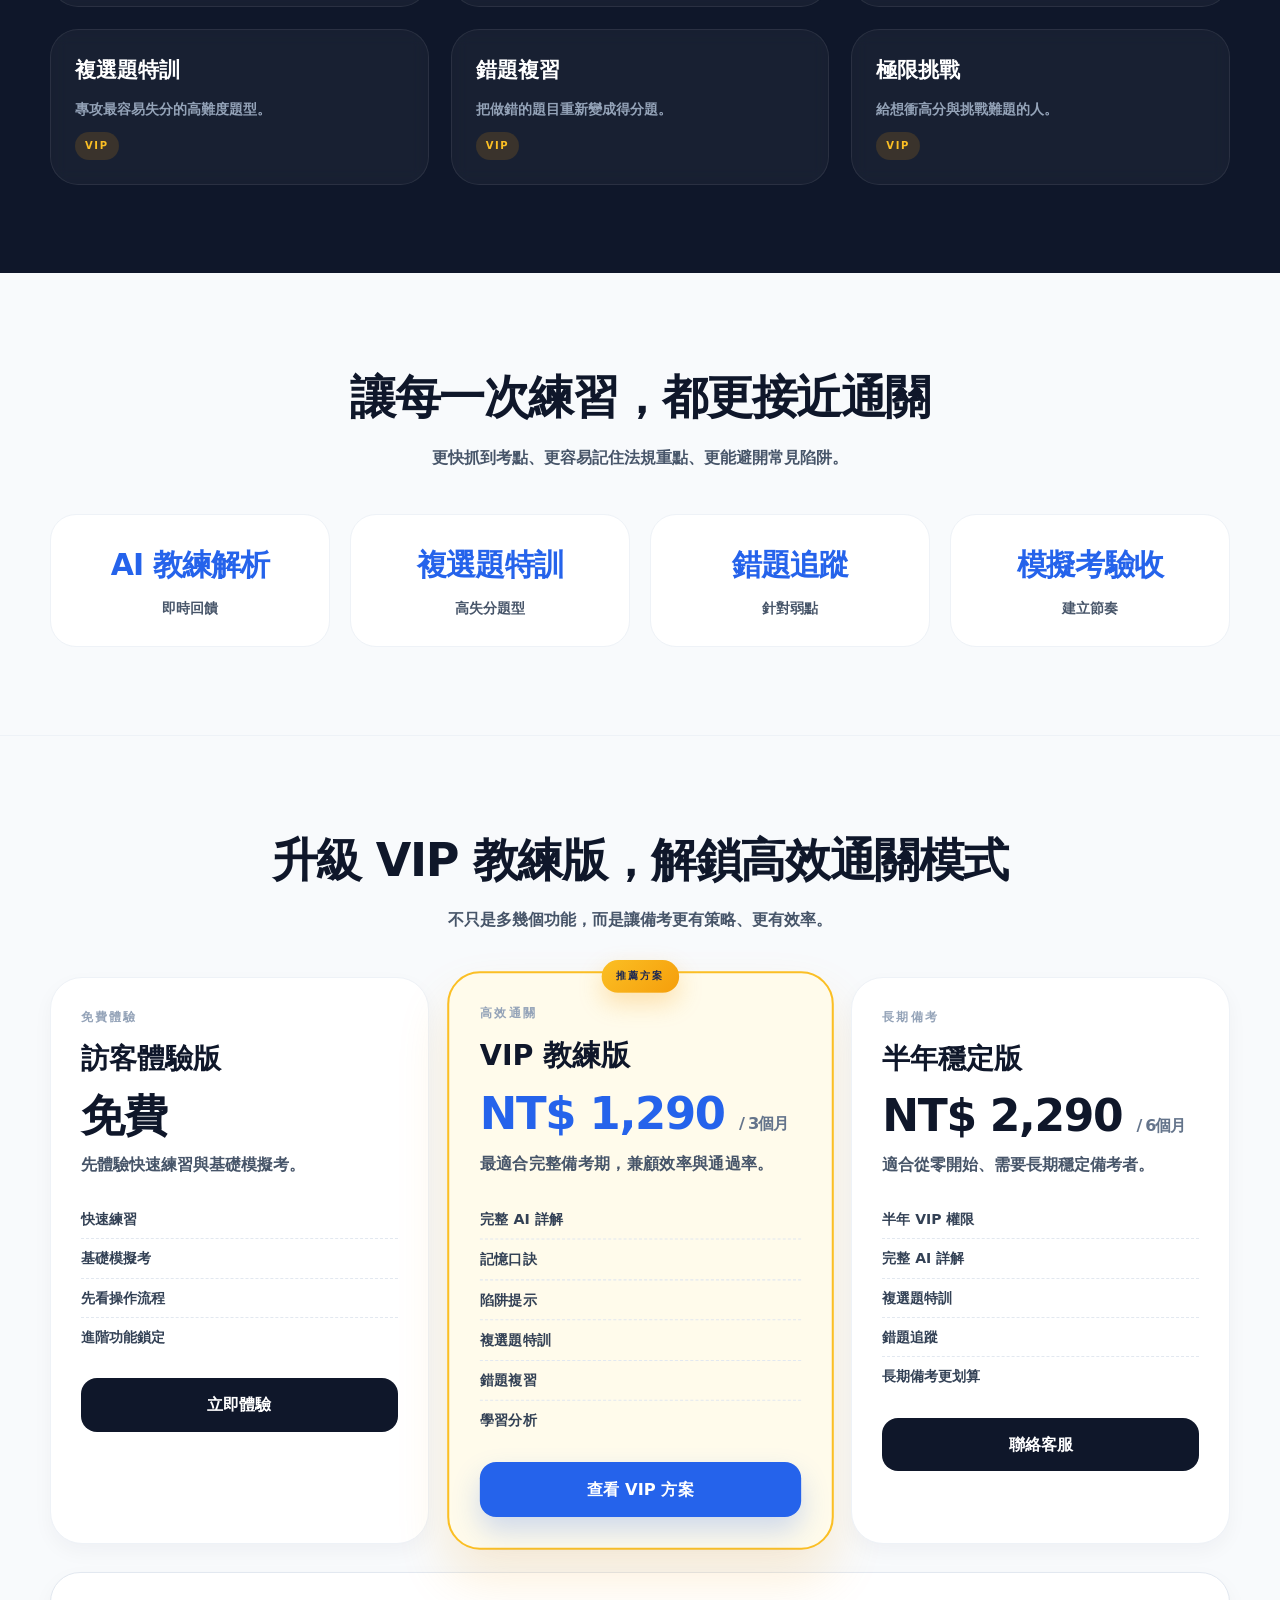
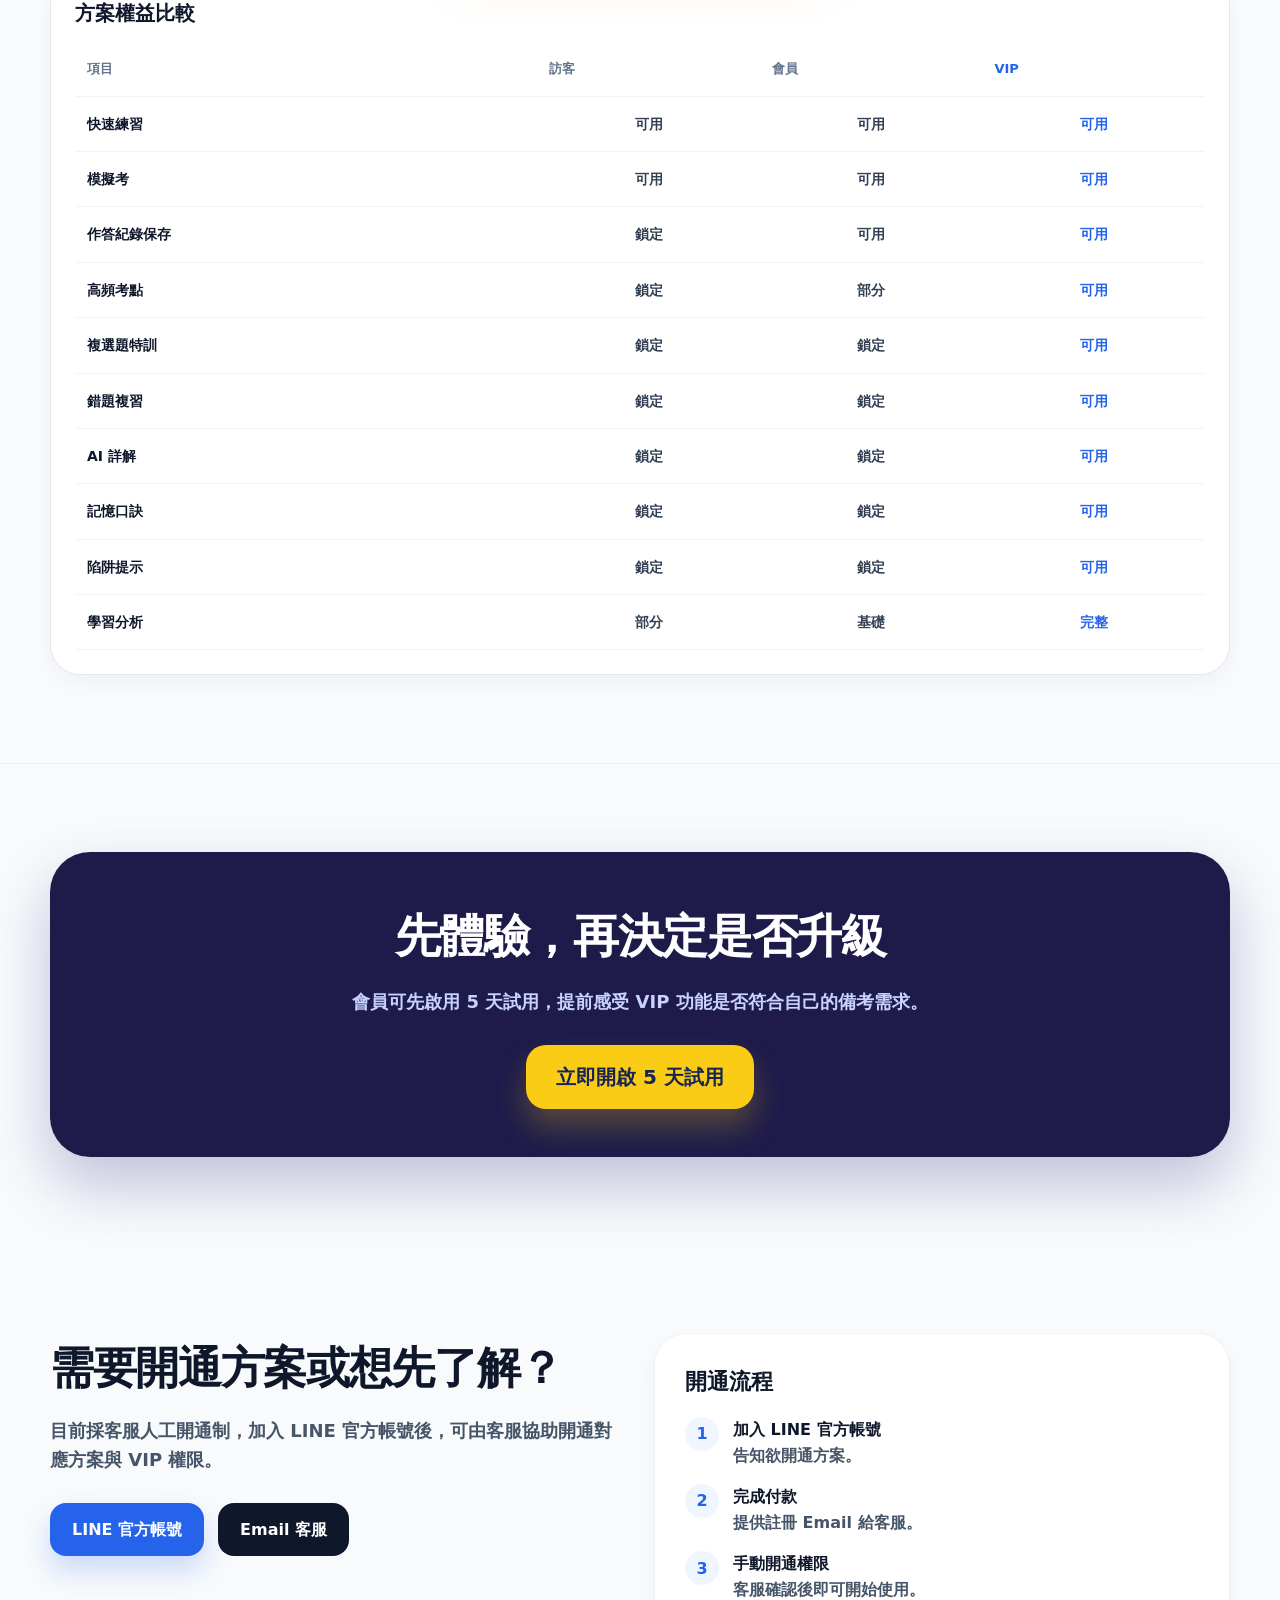
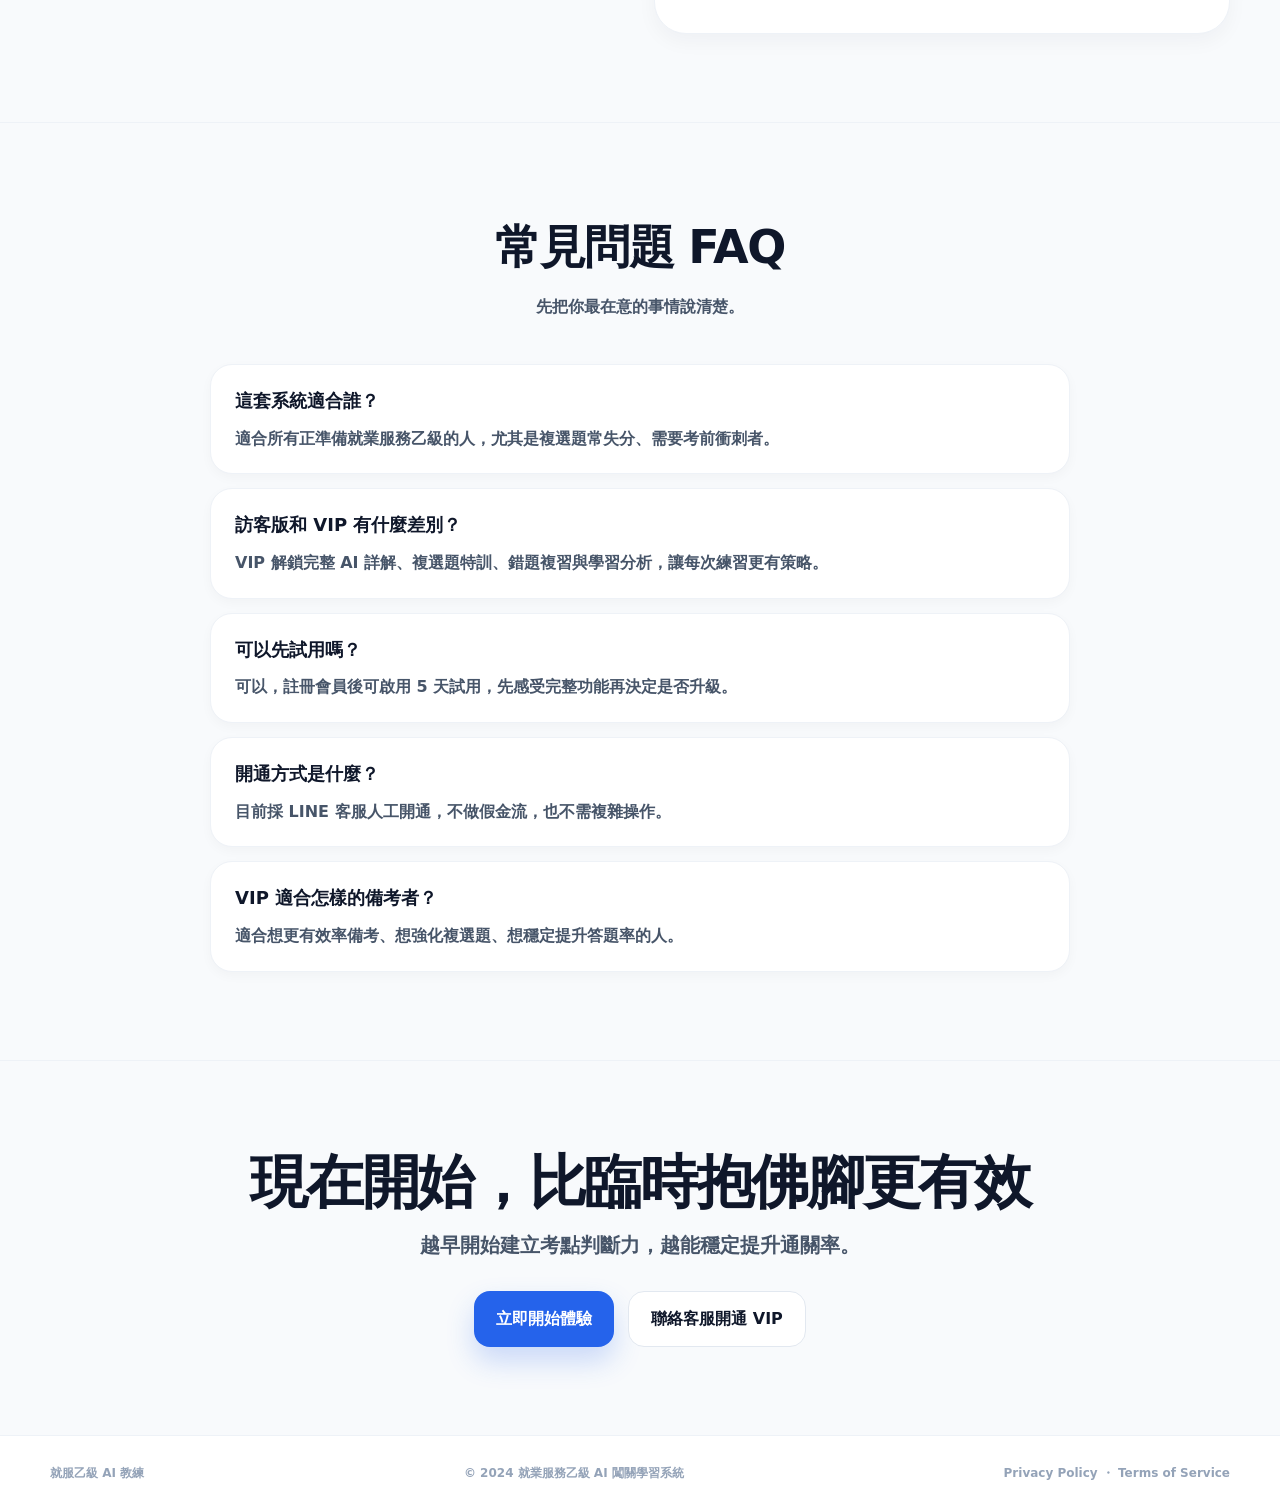
==== commit 9b311e08: "fix: Update completed questions count from 1,248 to 1,262" ====
--- a/docs/index.html
+++ b/docs/index.html
@@ -329,7 +329,7 @@
           </div>
           <div class="stat purple">
             <div class="stat-label">已完成題數</div>
-            <div class="stat-value" style="color:#7c3aed">1,248</div>
+            <div class="stat-value" style="color:#7c3aed">1,262</div>
           </div>
         </div>
 
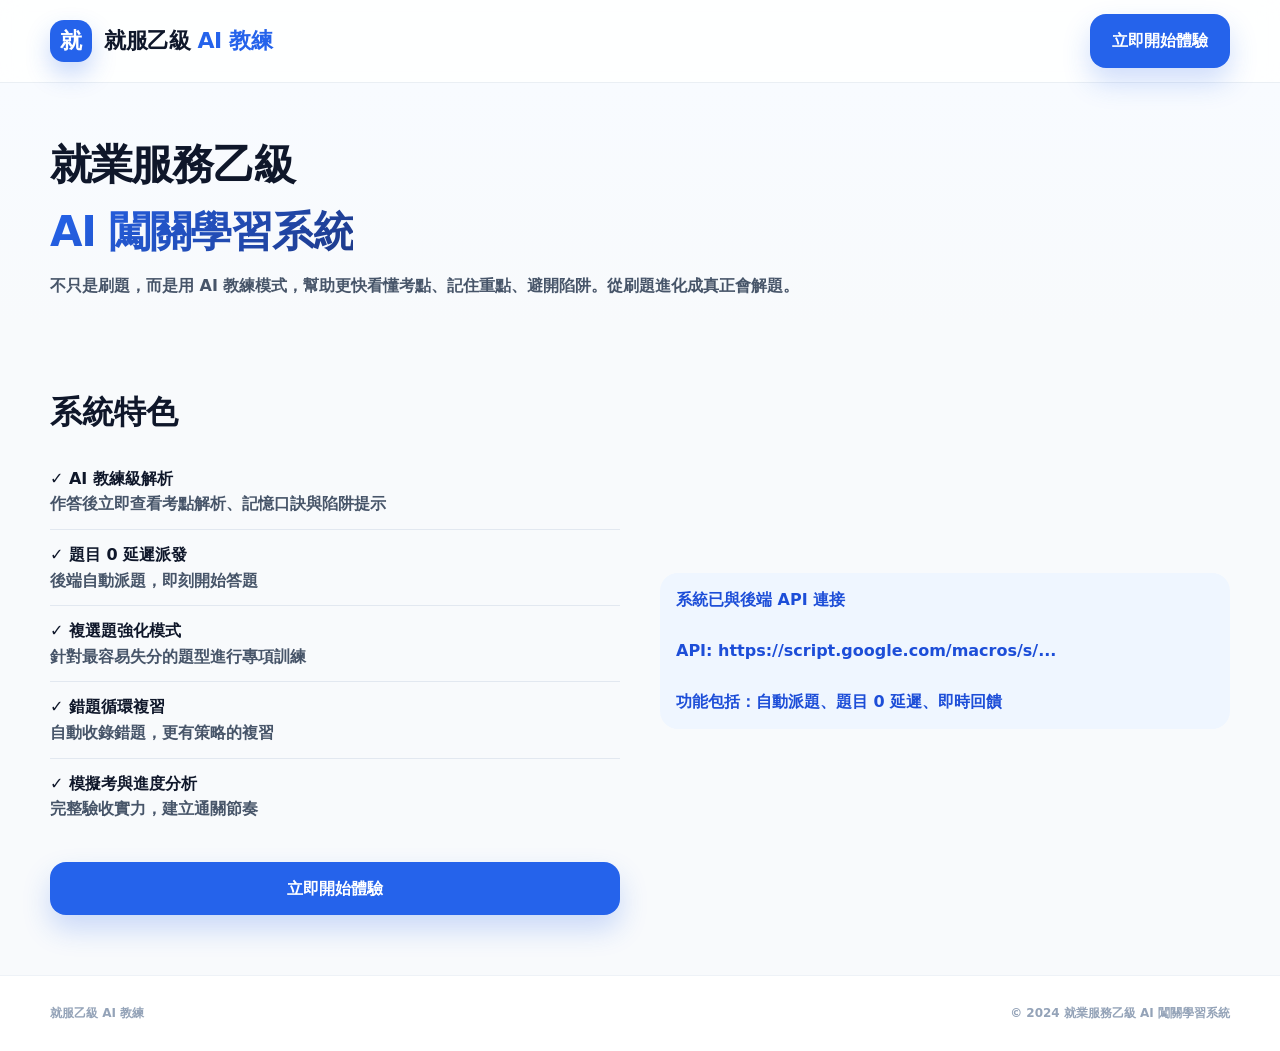
==== commit 3658e4e0: "feat: Complete backend-integrated frontend with API connectivity and auto-question dispatch - Implem" ====
--- a/docs/index.html
+++ b/docs/index.html
@@ -5,618 +5,42 @@
   <meta name="viewport" content="width=device-width,initial-scale=1" />
   <title>就業服務乙級 AI 闖關學習系統｜AI教練陪跑・高效通關</title>
   <meta name="description" content="就業服務乙級 AI 闖關學習系統，結合 AI 教練解析、複選題特訓、錯題複習與模擬考，幫助更快看懂考點、記住重點、避開陷阱。" />
-  <style>
-    :root{
-      --blue:#2563eb;
-      --blue-dark:#1e3a8a;
-      --bg:#f8fafc;
-      --text:#0f172a;
-      --muted:#475569;
-      --line:#e2e8f0;
-      --card:#ffffff;
-      --vip:#f59e0b;
-      --green:#16a34a;
-      --red:#dc2626;
-      --shadow:0 20px 40px rgba(15,23,42,.08);
-      --radius:24px;
-      --radius-lg:32px;
-      --max:1180px;
-    }
-    *{box-sizing:border-box}
-    html{scroll-behavior:smooth}
-    body{
-      margin:0;
-      font-family:"Noto Sans TC","Microsoft JhengHei",system-ui,sans-serif;
-      background:var(--bg);
-      color:var(--text);
-      line-height:1.6;
-    }
-    a{text-decoration:none;color:inherit}
-    img{max-width:100%;display:block}
-    .container{width:min(var(--max),calc(100% - 32px));margin:auto}
-    .nav{
-      position:sticky;top:0;z-index:20;
-      background:rgba(255,255,255,.86);
-      backdrop-filter:blur(12px);
-      border-bottom:1px solid rgba(226,232,240,.7);
-    }
-    .nav-inner{
-      display:flex;align-items:center;justify-content:space-between;
-      gap:16px;padding:14px 0;
-    }
-    .brand{
-      display:flex;align-items:center;gap:12px;font-weight:900;font-size:22px;
-      letter-spacing:-.02em;
-    }
-    .brand-badge{
-      width:42px;height:42px;border-radius:14px;background:var(--blue);
-      color:#fff;display:grid;place-items:center;font-size:22px;font-weight:900;
-      box-shadow:0 12px 24px rgba(37,99,235,.25);
-    }
-    .nav-links{display:flex;gap:28px;font-weight:800;color:var(--muted);font-size:14px}
-    .nav-actions{display:flex;gap:10px;align-items:center}
-    .btn{
-      display:inline-flex;align-items:center;justify-content:center;gap:8px;
-      border:none;cursor:pointer;font-weight:900;border-radius:16px;
-      transition:.2s ease;white-space:nowrap;
-    }
-    .btn:hover{transform:translateY(-1px)}
-    .btn-primary{
-      background:var(--blue);color:#fff;padding:14px 22px;
-      box-shadow:0 14px 28px rgba(37,99,235,.22);
-    }
-    .btn-primary:hover{background:#1d4ed8}
-    .btn-secondary{
-      background:#fff;color:var(--text);padding:14px 22px;border:1px solid var(--line);
-    }
-    .btn-dark{
-      background:var(--text);color:#fff;padding:14px 22px;
-    }
-    .hero{
-      background:
-        radial-gradient(circle at 85% 15%, rgba(147,197,253,.55) 0, rgba(239,246,255,.35) 26%, transparent 52%),
-        radial-gradient(circle at 15% 20%, rgba(219,234,254,.65) 0, transparent 35%),
-        linear-gradient(180deg,#f8fbff 0%, #f8fafc 100%);
-      padding:72px 0 60px;
-      overflow:hidden;
-    }
-    .hero-grid{
-      display:grid;grid-template-columns:1.1fr .9fr;gap:52px;align-items:center;
-    }
-    .eyebrow{
-      display:inline-flex;align-items:center;gap:8px;
-      background:#eff6ff;color:var(--blue);
-      border:1px solid #dbeafe;border-radius:999px;
-      padding:8px 14px;font-size:12px;font-weight:900;letter-spacing:.18em;
-      text-transform:uppercase;
-    }
-    h1{
-      font-size:clamp(38px,5vw,64px);
-      line-height:1.08;margin:18px 0 18px;font-weight:900;letter-spacing:-.04em;
-    }
-    .gradient{
-      background:linear-gradient(135deg,var(--blue) 0%, var(--blue-dark) 100%);
-      -webkit-background-clip:text;background-clip:text;color:transparent;
-    }
-    .hero p{
-      color:var(--muted);font-size:19px;font-weight:600;max-width:640px;margin:0 0 28px;
-    }
-    .hero-actions{display:flex;flex-wrap:wrap;gap:14px}
-    .hero-tags{display:flex;flex-wrap:wrap;gap:10px;margin-top:26px}
-    .tag{
-      background:#fff;border:1px solid #eef2f7;color:#64748b;
-      padding:10px 14px;border-radius:999px;font-size:12px;font-weight:900;
-    }
-    .mockup{
-      background:#fff;border:1px solid #eef2f7;border-radius:32px;
-      box-shadow:0 40px 80px rgba(15,23,42,.12);padding:22px;position:relative;
-    }
-    .mockup-head{
-      display:flex;justify-content:space-between;align-items:center;
-      border-bottom:1px solid #f1f5f9;padding-bottom:14px;margin-bottom:18px;
-    }
-    .dots{display:flex;gap:8px}
-    .dot{width:10px;height:10px;border-radius:999px}
-    .stats{display:grid;grid-template-columns:1fr 1fr;gap:14px}
-    .stat{
-      border-radius:20px;padding:16px;background:#eff6ff;
-    }
-    .stat.purple{background:#f5f3ff}
-    .stat-label{
-      color:#60a5fa;font-size:11px;font-weight:900;letter-spacing:.14em;text-transform:uppercase;
-    }
-    .stat.purple .stat-label{color:#a78bfa}
-    .stat-value{font-size:30px;font-weight:900;margin-top:6px}
-    .panel{
-      margin-top:14px;border:1px solid #eef2f7;background:#f8fafc;
-      border-radius:20px;padding:16px;
-    }
-    .panel-dark{
-      background:#0f172a;border-color:#0f172a;color:#fff;
-    }
-    .section{padding:88px 0}
-    .section-title{
-      text-align:center;margin-bottom:44px;
-    }
-    .section-title h2{
-      margin:0 0 10px;font-size:clamp(30px,4vw,46px);font-weight:900;letter-spacing:-.03em;
-    }
-    .section-title p{
-      margin:0;color:var(--muted);font-weight:600;
-    }
-    .grid-4{display:grid;grid-template-columns:repeat(4,1fr);gap:22px}
-    .grid-3{display:grid;grid-template-columns:repeat(3,1fr);gap:22px}
-    .card{
-      background:var(--card);border:1px solid #eef2f7;border-radius:28px;
-      padding:28px;box-shadow:0 8px 22px rgba(15,23,42,.04);
-      transition:.25s ease;
-    }
-    .card:hover{transform:translateY(-5px);box-shadow:var(--shadow)}
-    .icon{
-      width:54px;height:54px;border-radius:18px;display:grid;place-items:center;
-      font-size:24px;font-weight:900;margin-bottom:18px;
-    }
-    .blue{background:#eff6ff;color:var(--blue)}
-    .purple{background:#f5f3ff;color:#7c3aed}
-    .green{background:#ecfdf5;color:#059669}
-    .amber{background:#fffbeb;color:#d97706}
-    .card h3{margin:0 0 10px;font-size:22px;font-weight:900}
-    .card p{margin:0;color:var(--muted);font-size:15px;font-weight:600}
-    .dark-section{
-      background:#0f172a;color:#fff;position:relative;overflow:hidden;
-    }
-    .dark-section .section-title p{color:#94a3b8}
-    .mode-card{
-      background:rgba(255,255,255,.04);
-      border:1px solid rgba(255,255,255,.08);
-      border-radius:28px;padding:24px;
-      backdrop-filter:blur(8px);
-    }
-    .mode-card h3{margin:0;font-size:21px;font-weight:900}
-    .mode-card p{margin:10px 0 0;color:#94a3b8;font-size:14px;font-weight:600}
-    .badge-vip{
-      display:inline-block;margin-top:12px;padding:6px 10px;border-radius:999px;
-      background:rgba(245,158,11,.15);color:#fbbf24;
-      font-size:10px;font-weight:900;letter-spacing:.16em;text-transform:uppercase;
-    }
-    .value-grid{display:grid;grid-template-columns:repeat(4,1fr);gap:20px}
-    .value-box{
-      background:#fff;border:1px solid #eef2f7;border-radius:26px;padding:26px;text-align:center;
-    }
-    .value-box .big{font-size:30px;font-weight:900;color:var(--blue);letter-spacing:-.03em}
-    .value-box .small{margin-top:8px;color:var(--muted);font-size:14px;font-weight:800}
-    .pricing{
-      background:#f8fafc;
-      border-top:1px solid #eef2f7;
-      border-bottom:1px solid #eef2f7;
-    }
-    .price-card{
-      position:relative;background:#fff;border:1px solid #eef2f7;border-radius:32px;
-      padding:30px;box-shadow:0 8px 20px rgba(15,23,42,.04);
-    }
-    .price-card.featured{
-      background:#fffbeb;border:2px solid #fbbf24;transform:scale(1.02);box-shadow:0 28px 50px rgba(245,158,11,.16);
-    }
-    .price-ribbon{
-      position:absolute;left:50%;top:-13px;transform:translateX(-50%);
-      background:linear-gradient(135deg,#fbbf24,#f59e0b);
-      color:#172554;padding:8px 14px;border-radius:999px;
-      font-size:10px;font-weight:900;letter-spacing:.18em;text-transform:uppercase;
-      box-shadow:0 10px 24px rgba(245,158,11,.28);
-    }
-    .price-tag{
-      color:#94a3b8;font-size:12px;font-weight:900;letter-spacing:.18em;text-transform:uppercase;
-    }
-    .price-card h3{margin:10px 0 10px;font-size:28px;font-weight:900}
-    .price{
-      font-size:44px;font-weight:900;line-height:1.1;letter-spacing:-.03em;
-    }
-    .price.featured-color{color:var(--blue)}
-    .price-desc{margin:12px 0 0;color:var(--muted);font-weight:600}
-    .price-list{margin:22px 0 0;padding:0;list-style:none}
-    .price-list li{
-      padding:8px 0;border-bottom:1px dashed #e2e8f0;color:#334155;font-size:14px;font-weight:700;
-    }
-    .price-list li:last-child{border-bottom:none}
-    .compare-wrap{
-      margin-top:28px;background:#fff;border:1px solid #e2e8f0;border-radius:30px;padding:24px;overflow:auto;
-      box-shadow:0 8px 22px rgba(15,23,42,.04);
-    }
-    table{width:100%;border-collapse:collapse;min-width:760px}
-    th,td{padding:16px 12px;border-bottom:1px solid #f1f5f9}
-    th{text-align:left;color:#64748b;font-size:13px;font-weight:900}
-    td{text-align:center;font-size:14px;font-weight:800;color:#334155}
-    td:first-child{text-align:left;color:#0f172a}
-    .col-vip{color:var(--blue)}
-    .trial-box{
-      background:#1e1b4b;color:#fff;border-radius:40px;padding:48px 34px;text-align:center;
-      box-shadow:0 28px 60px rgba(49,46,129,.28);
-    }
-    .trial-box p{color:#c7d2fe;font-size:18px;font-weight:600;max-width:760px;margin:14px auto 0}
-    .support-grid{display:grid;grid-template-columns:1fr 1fr;gap:28px}
-    .support-card{
-      background:#fff;border:1px solid #eef2f7;border-radius:32px;padding:30px;box-shadow:0 8px 20px rgba(15,23,42,.04);
-    }
-    .steps{display:grid;gap:16px;margin-top:18px}
-    .step{display:flex;gap:14px;align-items:flex-start}
-    .step-num{
-      width:34px;height:34px;border-radius:999px;background:#eff6ff;color:var(--blue);
-      display:grid;place-items:center;font-weight:900;flex:0 0 34px;
-    }
-    .faq-list{max-width:860px;margin:0 auto;display:grid;gap:14px}
-    .faq-item{
-      background:#fff;border:1px solid #eef2f7;border-radius:22px;padding:22px 24px;box-shadow:0 4px 12px rgba(15,23,42,.03)
-    }
-    .faq-q{font-weight:900;font-size:18px}
-    .faq-a{margin-top:10px;color:var(--muted);font-weight:600}
-    .cta-final{text-align:center}
-    .cta-final p{max-width:760px;margin:14px auto 0;color:var(--muted);font-size:20px;font-weight:600}
-    .footer{
-      border-top:1px solid #eef2f7;background:#fff;padding:28px 0;
-    }
-    .footer-inner{
-      display:flex;justify-content:space-between;align-items:center;gap:18px;flex-wrap:wrap;
-      color:#94a3b8;font-size:12px;font-weight:900;
-    }
-    @media (max-width: 1024px){
-      .hero-grid,.support-grid,.grid-4,.grid-3,.value-grid{grid-template-columns:1fr 1fr}
-    }
-    @media (max-width: 760px){
-      .nav-links{display:none}
-      .hero{padding-top:48px}
-      .hero-grid,.support-grid,.grid-4,.grid-3,.value-grid{grid-template-columns:1fr}
-      .price-card.featured{transform:none}
-      h1{font-size:42px}
-      .section{padding:68px 0}
-      .trial-box{padding:36px 22px}
-      .footer-inner{flex-direction:column;align-items:flex-start}
-      .brand{font-size:18px}
-    }
-  </style>
+  <link rel="stylesheet" href="assets/css/style.css" />
 </head>
 <body>
   <nav class="nav">
     <div class="container nav-inner">
-      <div class="brand">
-        <div class="brand-badge">就</div>
-        <span>就服乙級 <span style="color:var(--blue)">AI 教練</span></span>
-      </div>
-      <div class="nav-links">
-        <a href="#features">產品特色</a>
-        <a href="#modes">練習模式</a>
-        <a href="#pricing">VIP 方案</a>
-        <a href="#faq">FAQ</a>
-      </div>
+      <div class="brand"><div class="brand-badge">就</div><span>就服乙級 <span style="color:var(--blue)">AI 教練</span></span></div>
       <div class="nav-actions">
-        <a class="btn btn-secondary" href="#pricing">查看方案</a>
-        <a class="btn btn-primary" href="#cta">立即體驗</a>
+        <a class="btn btn-primary" href="quiz.html">立即開始體驗</a>
       </div>
     </div>
   </nav>
 
-  <header class="hero">
-    <div class="container hero-grid">
-      <div>
-        <div class="eyebrow">AI 教練陪跑 × 高效通關</div>
-        <h1>就業服務乙級<br><span class="gradient">AI 闖關學習系統</span></h1>
-        <p>不只是刷題，而是用 AI 教練模式，幫助更快看懂考點、記住重點、避開陷阱。從刷題進化成真正會解題。</p>
-        <div class="hero-actions">
-          <a class="btn btn-primary" href="#cta">立即開始體驗</a>
-          <a class="btn btn-secondary" href="#pricing">查看 VIP 方案</a>
-          <a class="btn btn-dark" href="#support">聯絡客服</a>
-        </div>
-        <div class="hero-tags">
-          <span class="tag">適合考前衝刺</span>
-          <span class="tag">複選題失分救星</span>
-          <span class="tag">模擬考 × 錯題追蹤</span>
-        </div>
-      </div>
-
-      <div class="mockup">
-        <div class="mockup-head">
-          <div style="font-size:12px;font-weight:900;color:#94a3b8;letter-spacing:.18em;text-transform:uppercase;">AI Coach Dashboard</div>
-          <div class="dots">
-            <span class="dot" style="background:#fecaca"></span>
-            <span class="dot" style="background:#fde68a"></span>
-            <span class="dot" style="background:#bbf7d0"></span>
-          </div>
-        </div>
-
-        <div class="stats">
-          <div class="stat">
-            <div class="stat-label">總正確率</div>
-            <div class="stat-value" style="color:#1d4ed8">88%</div>
-          </div>
-          <div class="stat purple">
-            <div class="stat-label">已完成題數</div>
-            <div class="stat-value" style="color:#7c3aed">1,262</div>
-          </div>
-        </div>
-
-        <div class="panel">
-          <div style="font-size:11px;font-weight:900;color:#94a3b8;letter-spacing:.16em;text-transform:uppercase;">AI 核心考點解析</div>
-          <div style="margin-top:8px;font-size:14px;font-weight:800;color:#334155">本題關鍵在於法規主體與申報期限判斷。</div>
-        </div>
-
-        <div class="panel panel-dark">
-          <div style="font-size:11px;font-weight:900;color:#fbbf24;letter-spacing:.16em;text-transform:uppercase;">記憶口訣</div>
-          <div style="margin-top:8px;font-size:14px;font-weight:800;color:#e2e8f0;font-style:italic">「外工聘僱，15日內申報；逾期不補，處分就到。」</div>
-        </div>
-      </div>
-    </div>
-  </header>
-
-  <section id="features" class="section">
+  <section class="page-hero">
     <div class="container">
-      <div class="section-title">
-        <h2>四大核心競爭力，助你更快通關</h2>
-        <p>針對就業服務乙級考試痛點，提供更有策略的練習方式。</p>
-      </div>
-
-      <div class="grid-4">
-        <div class="card">
-          <div class="icon blue">AI</div>
-          <h3>AI 教練級解析</h3>
-          <p>作答後立即查看考點解析、記憶口訣與陷阱提示，不再只是知道對錯。</p>
-        </div>
-        <div class="card">
-          <div class="icon purple">複</div>
-          <h3>複選題強化模式</h3>
-          <p>針對最容易失分的複選題進行專項訓練，強化判斷邏輯與全對能力。</p>
-        </div>
-        <div class="card">
-          <div class="icon green">錯</div>
-          <h3>錯題循環複習</h3>
-          <p>自動收錄錯題，讓每一次複習都更有方向、更有策略。</p>
-        </div>
-        <div class="card">
-          <div class="icon amber">考</div>
-          <h3>模擬考與進度分析</h3>
-          <p>從平時練習到模擬考驗收，建立完整的通關節奏。</p>
-        </div>
-      </div>
+      <h1 class="page-title">就業服務乙級<br><span style="background:linear-gradient(135deg,var(--blue) 0%, var(--blue-dark) 100%);-webkit-background-clip:text;background-clip:text;color:transparent">AI 闖關學習系統</span></h1>
+      <p class="page-sub">不只是刷題，而是用 AI 教練模式，幫助更快看懂考點、記住重點、避開陷阱。從刷題進化成真正會解題。</p>
     </div>
   </section>
 
-  <section id="modes" class="section dark-section">
+  <section style="padding:60px 0">
     <div class="container">
-      <div class="section-title" style="text-align:left;margin-bottom:38px;">
-        <h2>多元練習模式，覆蓋所有備考場景</h2>
-        <p>從基礎熱身到魔王挑戰，AI 陪你一步步升級。</p>
-      </div>
-
-      <div class="grid-3">
-        <div class="mode-card">
-          <h3>快速練習</h3>
-          <p>零碎時間也能練，快速建立題感。</p>
-        </div>
-        <div class="mode-card">
-          <h3>模擬考</h3>
-          <p>完整驗收實力，熟悉正式考試節奏。</p>
-        </div>
-        <div class="mode-card">
-          <h3>高頻考點</h3>
-          <p>聚焦最常考法規重點，提高命中率。</p>
-          <span class="badge-vip">VIP</span>
-        </div>
-        <div class="mode-card">
-          <h3>複選題特訓</h3>
-          <p>專攻最容易失分的高難度題型。</p>
-          <span class="badge-vip">VIP</span>
-        </div>
-        <div class="mode-card">
-          <h3>錯題複習</h3>
-          <p>把做錯的題目重新變成得分題。</p>
-          <span class="badge-vip">VIP</span>
-        </div>
-        <div class="mode-card">
-          <h3>極限挑戰</h3>
-          <p>給想衝高分與挑戰難題的人。</p>
-          <span class="badge-vip">VIP</span>
-        </div>
-      </div>
-    </div>
-  </section>
-
-  <section class="section">
-    <div class="container">
-      <div class="section-title">
-        <h2>讓每一次練習，都更接近通關</h2>
-        <p>更快抓到考點、更容易記住法規重點、更能避開常見陷阱。</p>
-      </div>
-
-      <div class="value-grid">
-        <div class="value-box">
-          <div class="big">AI 教練解析</div>
-          <div class="small">即時回饋</div>
-        </div>
-        <div class="value-box">
-          <div class="big">複選題特訓</div>
-          <div class="small">高失分題型</div>
-        </div>
-        <div class="value-box">
-          <div class="big">錯題追蹤</div>
-          <div class="small">針對弱點</div>
-        </div>
-        <div class="value-box">
-          <div class="big">模擬考驗收</div>
-          <div class="small">建立節奏</div>
-        </div>
-      </div>
-    </div>
-  </section>
-
-  <section id="pricing" class="section pricing">
-    <div class="container">
-      <div class="section-title">
-        <h2>升級 VIP 教練版，解鎖高效通關模式</h2>
-        <p>不只是多幾個功能，而是讓備考更有策略、更有效率。</p>
-      </div>
-
-      <div class="grid-3">
-        <div class="price-card">
-          <div class="price-tag">免費體驗</div>
-          <h3>訪客體驗版</h3>
-          <div class="price">免費</div>
-          <p class="price-desc">先體驗快速練習與基礎模擬考。</p>
-          <ul class="price-list">
-            <li>快速練習</li>
-            <li>基礎模擬考</li>
-            <li>先看操作流程</li>
-            <li>進階功能鎖定</li>
+      <div style="display:grid;grid-template-columns:1fr 1fr;gap:40px;align-items:center">
+        <div>
+          <h2 style="font-size:32px;font-weight:900;margin:0 0 16px">系統特色</h2>
+          <ul style="list-style:none;padding:0">
+            <li style="padding:12px 0;border-bottom:1px solid var(--line)"><strong>✓ AI 教練級解析</strong><br><span style="color:var(--muted);font-weight:600">作答後立即查看考點解析、記憶口訣與陷阱提示</span></li>
+            <li style="padding:12px 0;border-bottom:1px solid var(--line)"><strong>✓ 題目 0 延遲派發</strong><br><span style="color:var(--muted);font-weight:600">後端自動派題，即刻開始答題</span></li>
+            <li style="padding:12px 0;border-bottom:1px solid var(--line)"><strong>✓ 複選題強化模式</strong><br><span style="color:var(--muted);font-weight:600">針對最容易失分的題型進行專項訓練</span></li>
+            <li style="padding:12px 0;border-bottom:1px solid var(--line)"><strong>✓ 錯題循環複習</strong><br><span style="color:var(--muted);font-weight:600">自動收錄錯題，更有策略的複習</span></li>
+            <li style="padding:12px 0"><strong>✓ 模擬考與進度分析</strong><br><span style="color:var(--muted);font-weight:600">完整驗收實力，建立通關節奏</span></li>
           </ul>
-          <div style="margin-top:22px">
-            <a class="btn btn-dark" style="width:100%" href="#cta">立即體驗</a>
+          <div style="margin-top:28px">
+            <a class="btn btn-primary" href="quiz.html" style="width:100%">立即開始體驗</a>
           </div>
         </div>
-
-        <div class="price-card featured">
-          <div class="price-ribbon">推薦方案</div>
-          <div class="price-tag">高效通關</div>
-          <h3>VIP 教練版</h3>
-          <div class="price featured-color">NT$ 1,290 <span style="font-size:16px;color:#64748b;font-weight:800">/ 3個月</span></div>
-          <p class="price-desc">最適合完整備考期，兼顧效率與通過率。</p>
-          <ul class="price-list">
-            <li>完整 AI 詳解</li>
-            <li>記憶口訣</li>
-            <li>陷阱提示</li>
-            <li>複選題特訓</li>
-            <li>錯題複習</li>
-            <li>學習分析</li>
-          </ul>
-          <div style="margin-top:22px">
-            <a class="btn btn-primary" style="width:100%" href="#support">查看 VIP 方案</a>
-          </div>
-        </div>
-
-        <div class="price-card">
-          <div class="price-tag">長期備考</div>
-          <h3>半年穩定版</h3>
-          <div class="price">NT$ 2,290 <span style="font-size:16px;color:#64748b;font-weight:800">/ 6個月</span></div>
-          <p class="price-desc">適合從零開始、需要長期穩定備考者。</p>
-          <ul class="price-list">
-            <li>半年 VIP 權限</li>
-            <li>完整 AI 詳解</li>
-            <li>複選題特訓</li>
-            <li>錯題追蹤</li>
-            <li>長期備考更划算</li>
-          </ul>
-          <div style="margin-top:22px">
-            <a class="btn btn-dark" style="width:100%" href="#support">聯絡客服</a>
-          </div>
-        </div>
-      </div>
-
-      <div class="compare-wrap">
-        <div style="font-size:20px;font-weight:900;margin-bottom:14px">方案權益比較</div>
-        <table>
-          <thead>
-            <tr>
-              <th>項目</th>
-              <th>訪客</th>
-              <th>會員</th>
-              <th class="col-vip">VIP</th>
-            </tr>
-          </thead>
-          <tbody>
-            <tr><td>快速練習</td><td>可用</td><td>可用</td><td class="col-vip">可用</td></tr>
-            <tr><td>模擬考</td><td>可用</td><td>可用</td><td class="col-vip">可用</td></tr>
-            <tr><td>作答紀錄保存</td><td>鎖定</td><td>可用</td><td class="col-vip">可用</td></tr>
-            <tr><td>高頻考點</td><td>鎖定</td><td>部分</td><td class="col-vip">可用</td></tr>
-            <tr><td>複選題特訓</td><td>鎖定</td><td>鎖定</td><td class="col-vip">可用</td></tr>
-            <tr><td>錯題複習</td><td>鎖定</td><td>鎖定</td><td class="col-vip">可用</td></tr>
-            <tr><td>AI 詳解</td><td>鎖定</td><td>鎖定</td><td class="col-vip">可用</td></tr>
-            <tr><td>記憶口訣</td><td>鎖定</td><td>鎖定</td><td class="col-vip">可用</td></tr>
-            <tr><td>陷阱提示</td><td>鎖定</td><td>鎖定</td><td class="col-vip">可用</td></tr>
-            <tr><td>學習分析</td><td>部分</td><td>基礎</td><td class="col-vip">完整</td></tr>
-          </tbody>
-        </table>
-      </div>
-    </div>
-  </section>
-
-  <section class="section">
-    <div class="container">
-      <div class="trial-box">
-        <h2 style="margin:0;font-size:clamp(32px,4vw,46px);font-weight:900;letter-spacing:-.03em;">先體驗，再決定是否升級</h2>
-        <p>會員可先啟用 5 天試用，提前感受 VIP 功能是否符合自己的備考需求。</p>
-        <div style="margin-top:28px">
-          <a class="btn" style="background:#facc15;color:#172554;padding:16px 30px;border-radius:20px;font-size:20px;font-weight:900;box-shadow:0 18px 30px rgba(250,204,21,.25)" href="#support">立即開啟 5 天試用</a>
-        </div>
-      </div>
-    </div>
-  </section>
-
-  <section id="support" class="section">
-    <div class="container support-grid">
-      <div>
-        <h2 style="margin:0 0 14px;font-size:clamp(30px,4vw,44px);font-weight:900;letter-spacing:-.03em;">需要開通方案或想先了解？</h2>
-        <p style="margin:0;color:var(--muted);font-size:18px;font-weight:600;">目前採客服人工開通制，加入 LINE 官方帳號後，可由客服協助開通對應方案與 VIP 權限。</p>
-        <div style="display:flex;flex-wrap:wrap;gap:14px;margin-top:28px">
-          <a class="btn btn-primary" href="https://lin.ee/qZt97JY" target="_blank" rel="noopener">LINE 官方帳號</a>
-          <a class="btn btn-dark" href="mailto:pucezhang@gmail.com">Email 客服</a>
-        </div>
-      </div>
-
-      <div class="support-card">
-        <div style="font-size:22px;font-weight:900;">開通流程</div>
-        <div class="steps">
-          <div class="step">
-            <div class="step-num">1</div>
-            <div><strong>加入 LINE 官方帳號</strong><br><span style="color:var(--muted);font-weight:600">告知欲開通方案。</span></div>
-          </div>
-          <div class="step">
-            <div class="step-num">2</div>
-            <div><strong>完成付款</strong><br><span style="color:var(--muted);font-weight:600">提供註冊 Email 給客服。</span></div>
-          </div>
-          <div class="step">
-            <div class="step-num">3</div>
-            <div><strong>手動開通權限</strong><br><span style="color:var(--muted);font-weight:600">客服確認後即可開始使用。</span></div>
-          </div>
-        </div>
-      </div>
-    </div>
-  </section>
-
-  <section id="faq" class="section pricing">
-    <div class="container">
-      <div class="section-title">
-        <h2>常見問題 FAQ</h2>
-        <p>先把你最在意的事情說清楚。</p>
-      </div>
-
-      <div class="faq-list">
-        <div class="faq-item">
-          <div class="faq-q">這套系統適合誰？</div>
-          <div class="faq-a">適合所有正準備就業服務乙級的人，尤其是複選題常失分、需要考前衝刺者。</div>
-        </div>
-        <div class="faq-item">
-          <div class="faq-q">訪客版和 VIP 有什麼差別？</div>
-          <div class="faq-a">VIP 解鎖完整 AI 詳解、複選題特訓、錯題複習與學習分析，讓每次練習更有策略。</div>
-        </div>
-        <div class="faq-item">
-          <div class="faq-q">可以先試用嗎？</div>
-          <div class="faq-a">可以，註冊會員後可啟用 5 天試用，先感受完整功能再決定是否升級。</div>
-        </div>
-        <div class="faq-item">
-          <div class="faq-q">開通方式是什麼？</div>
-          <div class="faq-a">目前採 LINE 客服人工開通，不做假金流，也不需複雜操作。</div>
-        </div>
-        <div class="faq-item">
-          <div class="faq-q">VIP 適合怎樣的備考者？</div>
-          <div class="faq-a">適合想更有效率備考、想強化複選題、想穩定提升答題率的人。</div>
-        </div>
-      </div>
-    </div>
-  </section>
-
-  <section id="cta" class="section">
-    <div class="container cta-final">
-      <h2 style="margin:0;font-size:clamp(34px,5vw,58px);font-weight:900;letter-spacing:-.04em;line-height:1.15;">現在開始，比臨時抱佛腳更有效</h2>
-      <p>越早開始建立考點判斷力，越能穩定提升通關率。</p>
-      <div style="display:flex;flex-wrap:wrap;gap:14px;justify-content:center;margin-top:30px">
-        <a class="btn btn-primary" href="quiz.html">立即開始體驗</a>
-        <a class="btn btn-secondary" href="https://lin.ee/qZt97JY" target="_blank" rel="noopener">聯絡客服開通 VIP</a>
+        <div class="notice">系統已與後端 API 連接<br><br>API: https://script.google.com/macros/s/...<br><br>功能包括：自動派題、題目 0 延遲、即時回饋</div>
       </div>
     </div>
   </section>
@@ -625,8 +49,7 @@
     <div class="container footer-inner">
       <div>就服乙級 AI 教練</div>
       <div>© 2024 就業服務乙級 AI 闖關學習系統</div>
-      <div>Privacy Policy ・ Terms of Service</div>
     </div>
   </footer>
 </body>
-</html>+</html>
--- a/docs/assets/css/style.css
+++ b/docs/assets/css/style.css
@@ -0,0 +1,73 @@
+:root{
+  --blue:#2563eb;
+  --blue-dark:#1e3a8a;
+  --bg:#f8fafc;
+  --text:#0f172a;
+  --muted:#475569;
+  --line:#e2e8f0;
+  --card:#ffffff;
+  --vip:#f59e0b;
+  --green:#16a34a;
+  --red:#dc2626;
+  --shadow:0 20px 40px rgba(15,23,42,.08);
+  --radius:24px;
+  --radius-lg:32px;
+  --max:1180px;
+}
+*{box-sizing:border-box}
+html{scroll-behavior:smooth}
+body{
+  margin:0;font-family:"Noto Sans TC","Microsoft JhengHei",system-ui,sans-serif;
+  background:var(--bg);color:var(--text);line-height:1.6;
+}
+a{text-decoration:none;color:inherit}
+.container{width:min(var(--max),calc(100% - 32px));margin:auto}
+.nav{position:sticky;top:0;z-index:20;background:rgba(255,255,255,.86);backdrop-filter:blur(12px);border-bottom:1px solid rgba(226,232,240,.7)}
+.nav-inner{display:flex;align-items:center;justify-content:space-between;gap:16px;padding:14px 0}
+.brand{display:flex;align-items:center;gap:12px;font-weight:900;font-size:22px;letter-spacing:-.02em}
+.brand-badge{width:42px;height:42px;border-radius:14px;background:var(--blue);color:#fff;display:grid;place-items:center;font-size:22px;font-weight:900;box-shadow:0 12px 24px rgba(37,99,235,.25)}
+.nav-links{display:flex;gap:28px;font-weight:800;color:var(--muted);font-size:14px}
+.nav-actions{display:flex;gap:10px;align-items:center}
+.btn{display:inline-flex;align-items:center;justify-content:center;gap:8px;border:none;cursor:pointer;font-weight:900;border-radius:16px;transition:.2s ease;white-space:nowrap;padding:14px 22px}
+.btn:hover{transform:translateY(-1px)}
+.btn-primary{background:var(--blue);color:#fff;box-shadow:0 14px 28px rgba(37,99,235,.22)}
+.btn-primary:hover{background:#1d4ed8}
+.btn-secondary{background:#fff;color:var(--text);border:1px solid var(--line)}
+.btn-dark{background:var(--text);color:#fff}
+.notice{padding:14px 16px;border-radius:18px;background:#eff6ff;color:#1d4ed8;font-weight:800}
+.page-hero{padding:48px 0 28px;background:linear-gradient(180deg,#f8fbff 0%, #f8fafc 100%)}
+.page-title{font-size:clamp(28px,4vw,42px);font-weight:900;letter-spacing:-.03em;margin:0 0 8px}
+.page-sub{color:var(--muted);font-weight:600;margin:0}
+.quiz-wrap{display:grid;grid-template-columns:1fr 340px;gap:24px;padding:28px 0 60px}
+.quiz-card,.side-card{background:#fff;border:1px solid #eef2f7;border-radius:28px;box-shadow:0 8px 20px rgba(15,23,42,.04)}
+.quiz-card{padding:28px}.side-card{padding:22px}
+.progress{height:10px;background:#eef2f7;border-radius:999px;overflow:hidden;margin:18px 0 22px}
+.progress-bar{height:100%;width:0;background:linear-gradient(90deg,var(--blue),#60a5fa)}
+.meta-row{display:flex;gap:8px;flex-wrap:wrap;margin-bottom:18px}
+.badge{display:inline-flex;align-items:center;justify-content:center;border-radius:999px;padding:7px 10px;font-size:11px;font-weight:900;letter-spacing:.12em;text-transform:uppercase}
+.badge-blue{background:#eff6ff;color:var(--blue)}
+.badge-purple{background:#f5f3ff;color:#7c3aed}
+.q-title{font-size:28px;font-weight:900;line-height:1.5;margin:0 0 20px}
+.option{display:flex;gap:14px;align-items:flex-start;padding:16px;border:2px solid #e2e8f0;border-radius:20px;margin-bottom:14px;cursor:pointer;transition:.2s ease;background:#fff}
+.option:hover{border-color:#bfdbfe;background:#f8fbff}
+.option.selected{border-color:var(--blue);background:#eff6ff}
+.option-key{width:42px;height:42px;border-radius:14px;background:#f1f5f9;color:#475569;display:grid;place-items:center;font-weight:900;flex:0 0 42px}
+.option.selected .option-key{background:var(--blue);color:#fff}
+.quiz-actions{display:flex;gap:12px;flex-wrap:wrap;margin-top:24px}
+.analysis{margin-top:28px;padding:24px;border-radius:24px;background:#0f172a;color:#fff}
+.analysis h3{margin:0 0 14px;font-size:22px}
+.analysis-block{margin-top:16px;padding:16px;border-radius:18px;background:rgba(255,255,255,.05)}
+.analysis-label{font-size:11px;font-weight:900;letter-spacing:.16em;text-transform:uppercase;color:#93c5fd}
+.analysis-text{margin-top:8px;color:#e2e8f0;font-weight:700}
+.list-card{background:#fff;border:1px solid #eef2f7;border-radius:24px;padding:20px;box-shadow:0 8px 20px rgba(15,23,42,.04);margin-top:18px}
+.list-item{padding:14px 0;border-bottom:1px solid #f1f5f9}
+.list-item:last-child{border-bottom:none}
+.loader{border:4px solid #eef2f7;border-top:4px solid var(--blue);border-radius:50%;width:40px;height:40px;animation:spin 0.8s linear infinite}
+@keyframes spin{0%{transform:rotate(0deg)}100%{transform:rotate(360deg)}}
+.footer{border-top:1px solid #eef2f7;background:#fff;padding:28px 0}.footer-inner{display:flex;justify-content:space-between;align-items:center;gap:18px;flex-wrap:wrap;color:#94a3b8;font-size:12px;font-weight:900}
+@media (max-width: 760px){
+  .nav-links{display:none}
+  .quiz-wrap{grid-template-columns:1fr}
+  .footer-inner{flex-direction:column;align-items:flex-start}
+  .brand{font-size:18px}
+}
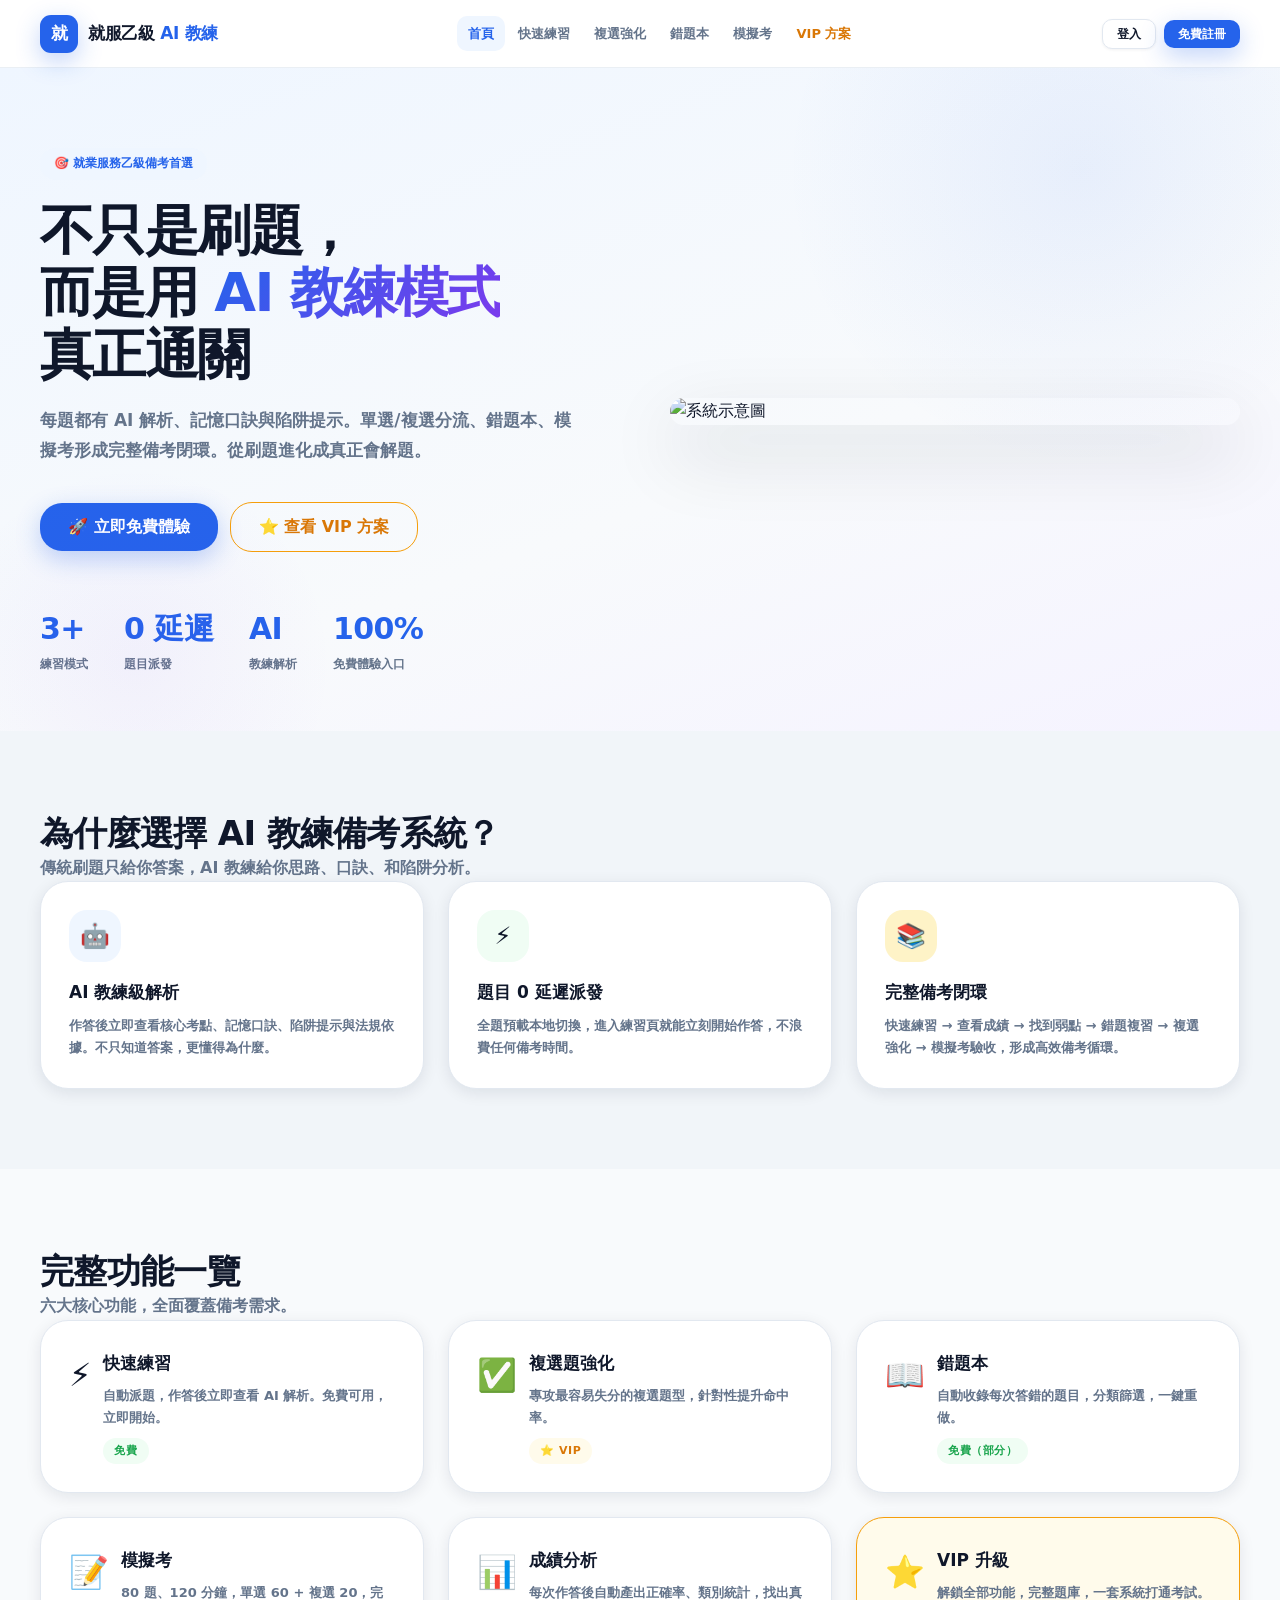
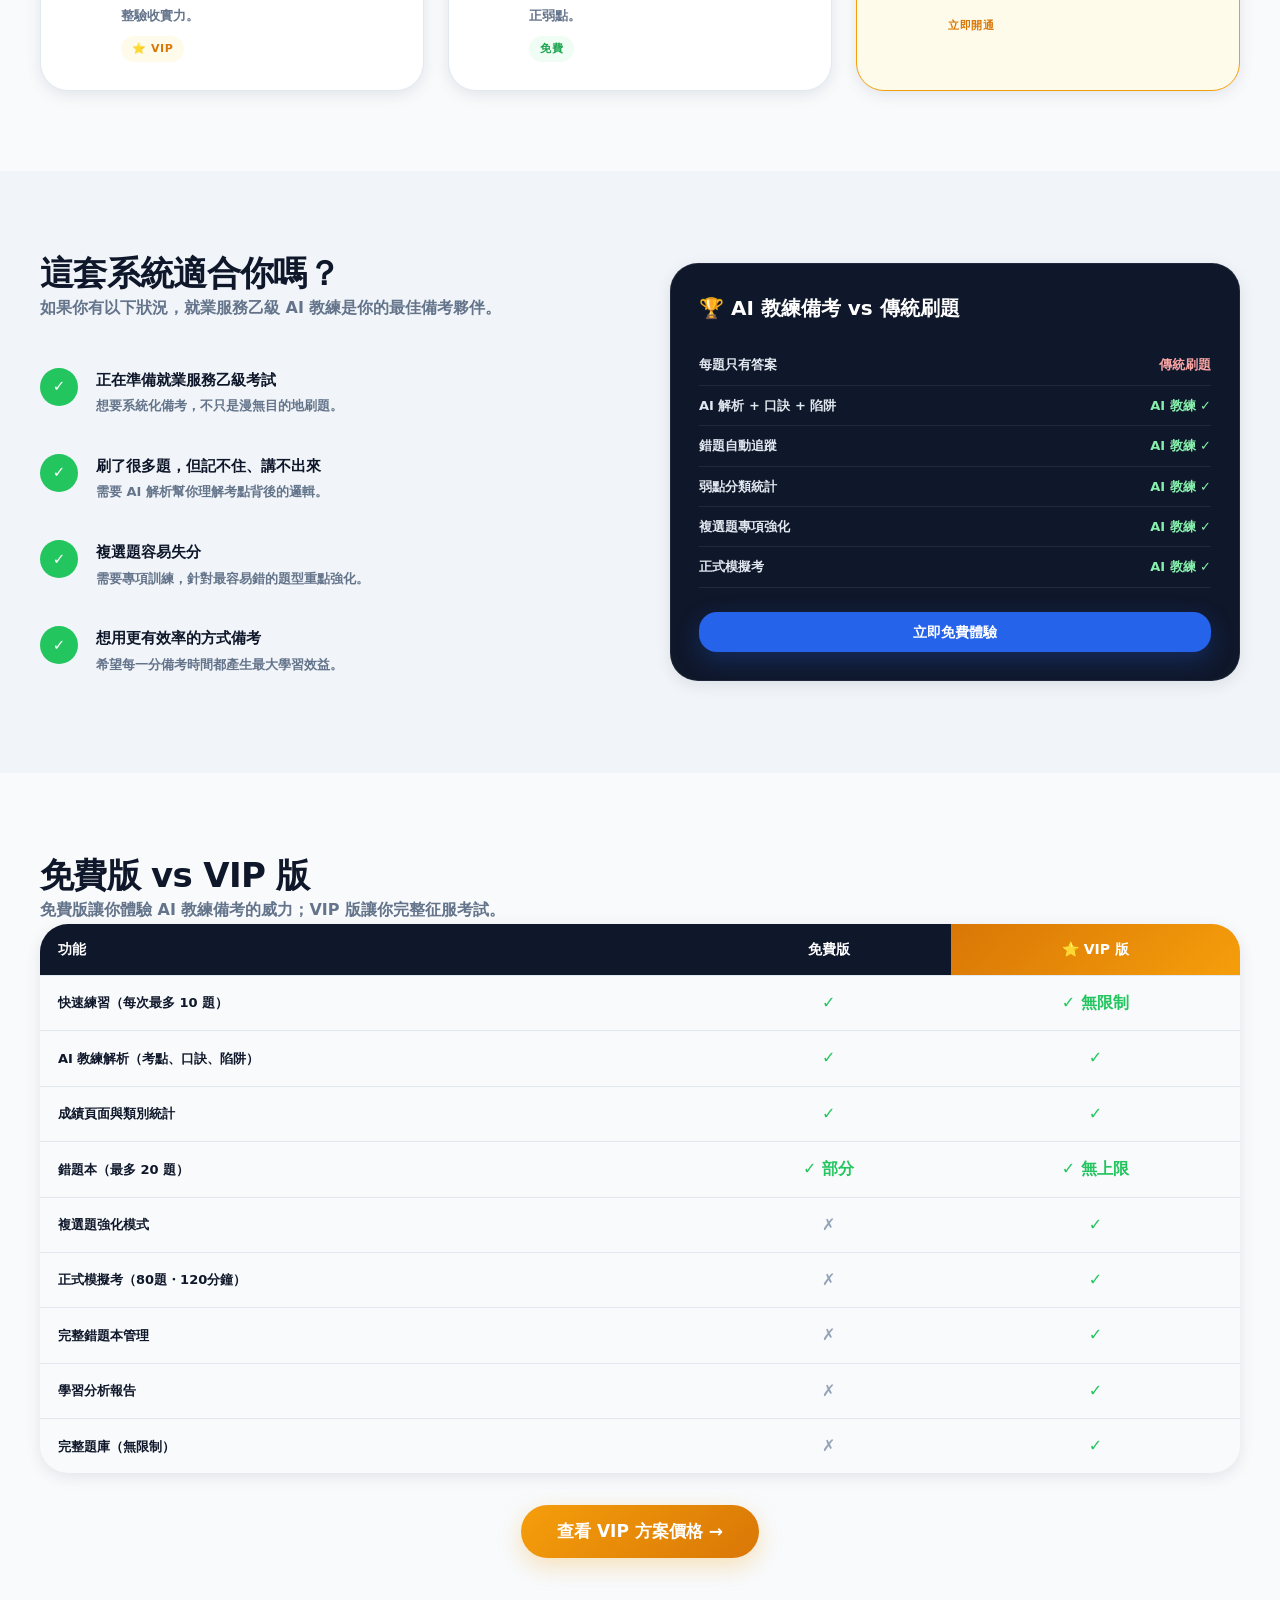
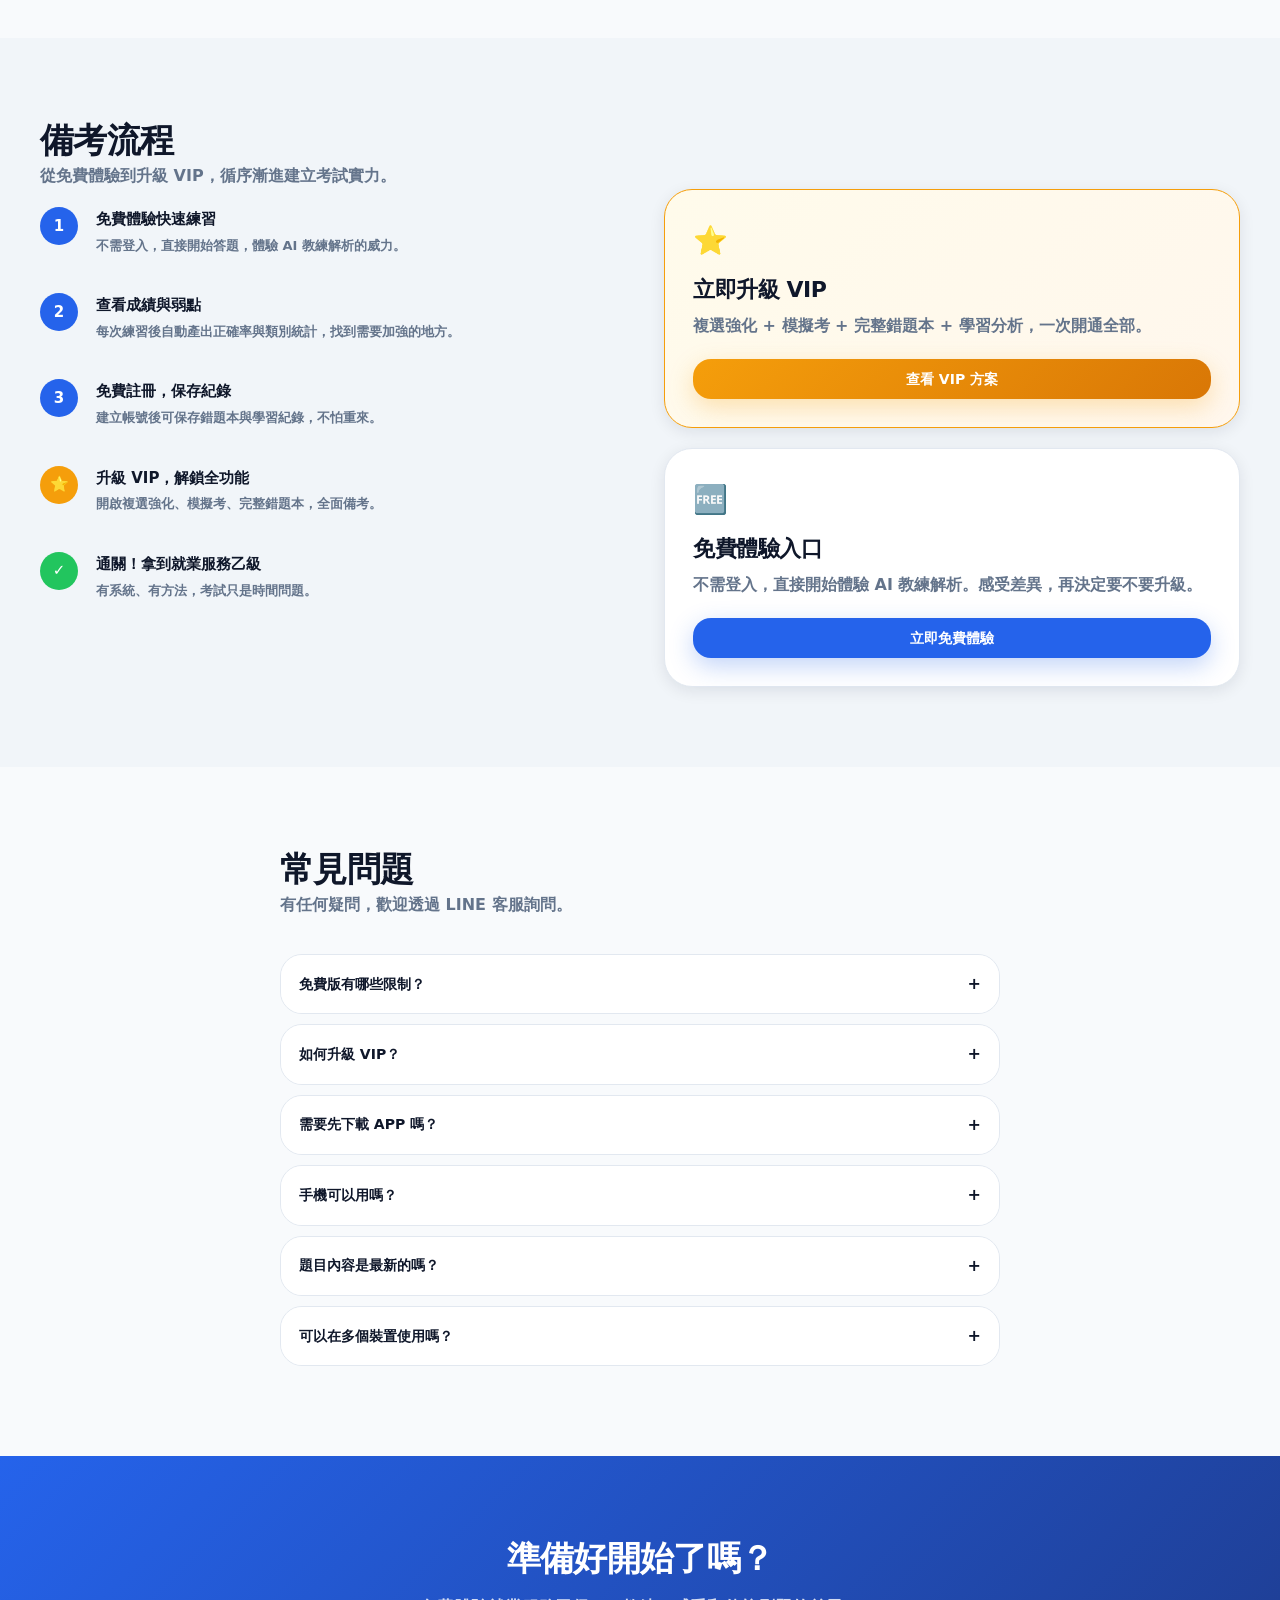
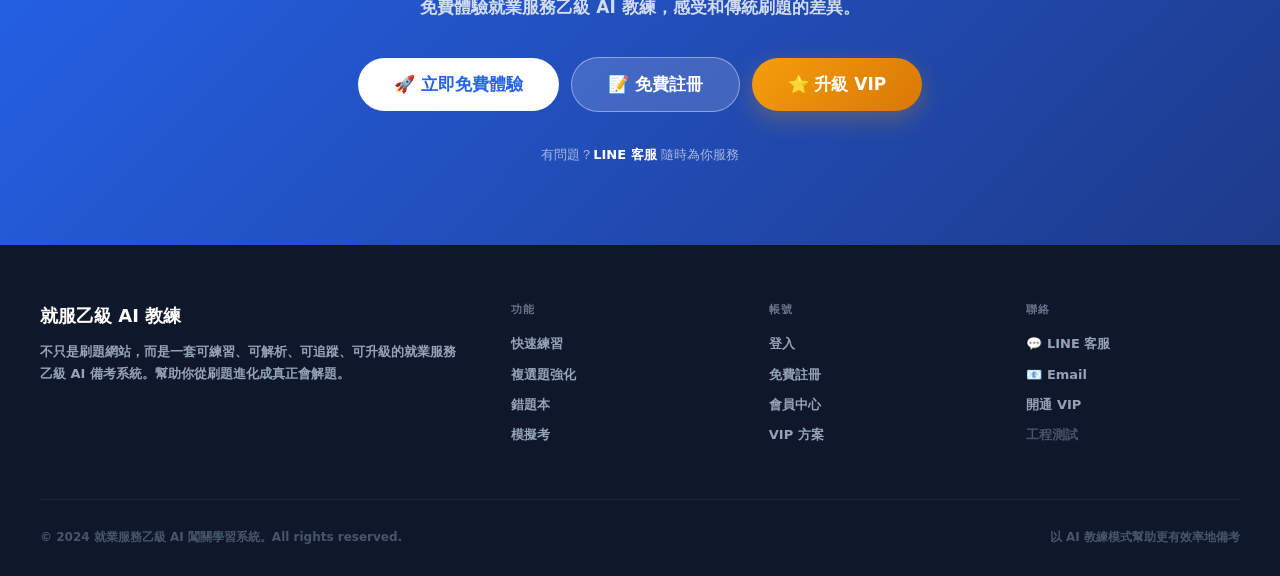
==== commit e99d267a: "feat: 完整就業服務乙級 AI 闖關學習系統 - 新增全套頁面：登入/註冊/忘記密碼/會員中心/複選強化/模擬考/成績/錯題本/VIP方案 - 新增 quiz-engine.js 統一題目狀態機（" ====
--- a/docs/index.html
+++ b/docs/index.html
@@ -1,55 +1,269 @@
 <!DOCTYPE html>
 <html lang="zh-Hant">
 <head>
-  <meta charset="utf-8" />
-  <meta name="viewport" content="width=device-width,initial-scale=1" />
-  <title>就業服務乙級 AI 闖關學習系統｜AI教練陪跑・高效通關</title>
-  <meta name="description" content="就業服務乙級 AI 闖關學習系統，結合 AI 教練解析、複選題特訓、錯題複習與模擬考，幫助更快看懂考點、記住重點、避開陷阱。" />
-  <link rel="stylesheet" href="assets/css/style.css" />
+  <meta charset="utf-8">
+  <meta name="viewport" content="width=device-width,initial-scale=1">
+  <title>就業服務乙級 AI 闖關學習系統｜AI 教練陪跑・高效通關</title>
+  <meta name="description" content="就業服務乙級 AI 闖關學習系統。AI 教練解析、複選題強化、錯題追蹤、模擬考，從刷題進化成真正會解題。">
+  <link rel="stylesheet" href="assets/css/style.css">
 </head>
 <body>
-  <nav class="nav">
-    <div class="container nav-inner">
-      <div class="brand"><div class="brand-badge">就</div><span>就服乙級 <span style="color:var(--blue)">AI 教練</span></span></div>
-      <div class="nav-actions">
-        <a class="btn btn-primary" href="quiz.html">立即開始體驗</a>
-      </div>
-    </div>
-  </nav>
-
-  <section class="page-hero">
-    <div class="container">
-      <h1 class="page-title">就業服務乙級<br><span style="background:linear-gradient(135deg,var(--blue) 0%, var(--blue-dark) 100%);-webkit-background-clip:text;background-clip:text;color:transparent">AI 闖關學習系統</span></h1>
-      <p class="page-sub">不只是刷題，而是用 AI 教練模式，幫助更快看懂考點、記住重點、避開陷阱。從刷題進化成真正會解題。</p>
-    </div>
-  </section>
-
-  <section style="padding:60px 0">
-    <div class="container">
-      <div style="display:grid;grid-template-columns:1fr 1fr;gap:40px;align-items:center">
-        <div>
-          <h2 style="font-size:32px;font-weight:900;margin:0 0 16px">系統特色</h2>
-          <ul style="list-style:none;padding:0">
-            <li style="padding:12px 0;border-bottom:1px solid var(--line)"><strong>✓ AI 教練級解析</strong><br><span style="color:var(--muted);font-weight:600">作答後立即查看考點解析、記憶口訣與陷阱提示</span></li>
-            <li style="padding:12px 0;border-bottom:1px solid var(--line)"><strong>✓ 題目 0 延遲派發</strong><br><span style="color:var(--muted);font-weight:600">後端自動派題，即刻開始答題</span></li>
-            <li style="padding:12px 0;border-bottom:1px solid var(--line)"><strong>✓ 複選題強化模式</strong><br><span style="color:var(--muted);font-weight:600">針對最容易失分的題型進行專項訓練</span></li>
-            <li style="padding:12px 0;border-bottom:1px solid var(--line)"><strong>✓ 錯題循環複習</strong><br><span style="color:var(--muted);font-weight:600">自動收錄錯題，更有策略的複習</span></li>
-            <li style="padding:12px 0"><strong>✓ 模擬考與進度分析</strong><br><span style="color:var(--muted);font-weight:600">完整驗收實力，建立通關節奏</span></li>
-          </ul>
-          <div style="margin-top:28px">
-            <a class="btn btn-primary" href="quiz.html" style="width:100%">立即開始體驗</a>
-          </div>
-        </div>
-        <div class="notice">系統已與後端 API 連接<br><br>API: https://script.google.com/macros/s/...<br><br>功能包括：自動派題、題目 0 延遲、即時回饋</div>
-      </div>
-    </div>
-  </section>
-
-  <footer class="footer">
-    <div class="container footer-inner">
-      <div>就服乙級 AI 教練</div>
-      <div>© 2024 就業服務乙級 AI 闖關學習系統</div>
-    </div>
-  </footer>
+<div id="app-header"></div>
+<main>
+
+<!-- ── Hero ──────────────────────────────────────────────── -->
+<section class="hero">
+  <div class="container">
+    <div class="grid-2" style="align-items:center;gap:60px">
+      <div>
+        <div class="hero-eyebrow">🎯 就業服務乙級備考首選</div>
+        <h1 class="hero-title">
+          不只是刷題，<br>而是用 <span class="text-gradient">AI 教練模式</span><br>真正通關
+        </h1>
+        <p class="hero-sub">每題都有 AI 解析、記憶口訣與陷阱提示。單選/複選分流、錯題本、模擬考形成完整備考閉環。從刷題進化成真正會解題。</p>
+        <div class="hero-actions">
+          <a href="quiz.html" class="btn btn-primary btn-lg">🚀 立即免費體驗</a>
+          <a href="pricing.html" class="btn btn-outline-vip btn-lg">⭐ 查看 VIP 方案</a>
+        </div>
+        <div class="hero-stats">
+          <div><div class="hero-stat-val">3+</div><div class="hero-stat-lbl">練習模式</div></div>
+          <div><div class="hero-stat-val">0 延遲</div><div class="hero-stat-lbl">題目派發</div></div>
+          <div><div class="hero-stat-val">AI</div><div class="hero-stat-lbl">教練解析</div></div>
+          <div><div class="hero-stat-val">100%</div><div class="hero-stat-lbl">免費體驗入口</div></div>
+        </div>
+      </div>
+      <div>
+        <img src="assets/img/hero-placeholder.svg" alt="系統示意圖" style="border-radius:24px;box-shadow:var(--shadow-xl)">
+      </div>
+    </div>
+  </div>
+</section>
+
+<!-- ── Core Value Props ───────────────────────────────────── -->
+<section class="section section-light">
+  <div class="container">
+    <h2 class="section-title">為什麼選擇 AI 教練備考系統？</h2>
+    <p class="section-sub">傳統刷題只給你答案，AI 教練給你思路、口訣、和陷阱分析。</p>
+    <div class="grid-3">
+      <div class="card card-hover">
+        <div class="feature-icon" style="background:#EFF6FF">🤖</div>
+        <div class="feature-title">AI 教練級解析</div>
+        <div class="feature-desc">作答後立即查看核心考點、記憶口訣、陷阱提示與法規依據。不只知道答案，更懂得為什麼。</div>
+      </div>
+      <div class="card card-hover">
+        <div class="feature-icon" style="background:#F0FDF4">⚡</div>
+        <div class="feature-title">題目 0 延遲派發</div>
+        <div class="feature-desc">全題預載本地切換，進入練習頁就能立刻開始作答，不浪費任何備考時間。</div>
+      </div>
+      <div class="card card-hover">
+        <div class="feature-icon" style="background:#FEF3C7">📚</div>
+        <div class="feature-title">完整備考閉環</div>
+        <div class="feature-desc">快速練習 → 查看成績 → 找到弱點 → 錯題複習 → 複選強化 → 模擬考驗收，形成高效備考循環。</div>
+      </div>
+    </div>
+  </div>
+</section>
+
+<!-- ── Feature Grid ───────────────────────────────────────── -->
+<section class="section">
+  <div class="container">
+    <h2 class="section-title">完整功能一覽</h2>
+    <p class="section-sub">六大核心功能，全面覆蓋備考需求。</p>
+    <div class="grid-3">
+      <a href="quiz.html" class="card card-hover" style="display:block">
+        <div class="flex gap-12 items-start">
+          <div style="font-size:32px">⚡</div>
+          <div>
+            <div class="feature-title">快速練習</div>
+            <div class="feature-desc">自動派題，作答後立即查看 AI 解析。免費可用，立即開始。</div>
+            <div class="badge badge-green mt-8">免費</div>
+          </div>
+        </div>
+      </a>
+      <a href="multi-select.html" class="card card-hover" style="display:block">
+        <div class="flex gap-12 items-start">
+          <div style="font-size:32px">✅</div>
+          <div>
+            <div class="feature-title">複選題強化</div>
+            <div class="feature-desc">專攻最容易失分的複選題型，針對性提升命中率。</div>
+            <div class="badge badge-vip mt-8">⭐ VIP</div>
+          </div>
+        </div>
+      </a>
+      <a href="wrong-questions.html" class="card card-hover" style="display:block">
+        <div class="flex gap-12 items-start">
+          <div style="font-size:32px">📖</div>
+          <div>
+            <div class="feature-title">錯題本</div>
+            <div class="feature-desc">自動收錄每次答錯的題目，分類篩選，一鍵重做。</div>
+            <div class="badge badge-green mt-8">免費（部分）</div>
+          </div>
+        </div>
+      </a>
+      <a href="mock-exam.html" class="card card-hover" style="display:block">
+        <div class="flex gap-12 items-start">
+          <div style="font-size:32px">📝</div>
+          <div>
+            <div class="feature-title">模擬考</div>
+            <div class="feature-desc">80 題、120 分鐘，單選 60 + 複選 20，完整驗收實力。</div>
+            <div class="badge badge-vip mt-8">⭐ VIP</div>
+          </div>
+        </div>
+      </a>
+      <a href="result.html" class="card card-hover" style="display:block">
+        <div class="flex gap-12 items-start">
+          <div style="font-size:32px">📊</div>
+          <div>
+            <div class="feature-title">成績分析</div>
+            <div class="feature-desc">每次作答後自動產出正確率、類別統計，找出真正弱點。</div>
+            <div class="badge badge-green mt-8">免費</div>
+          </div>
+        </div>
+      </a>
+      <a href="pricing.html" class="card card-hover" style="background:var(--vip-light);border-color:var(--vip);display:block">
+        <div class="flex gap-12 items-start">
+          <div style="font-size:32px">⭐</div>
+          <div>
+            <div class="feature-title">VIP 升級</div>
+            <div class="feature-desc">解鎖全部功能，完整題庫，一套系統打通考試。</div>
+            <div class="badge badge-vip mt-8">立即開通</div>
+          </div>
+        </div>
+      </a>
+    </div>
+  </div>
+</section>
+
+<!-- ── Who Is It For ──────────────────────────────────────── -->
+<section class="section section-light">
+  <div class="container">
+    <div class="grid-2" style="gap:60px;align-items:center">
+      <div>
+        <h2>這套系統適合你嗎？</h2>
+        <p style="margin-bottom:28px">如果你有以下狀況，就業服務乙級 AI 教練是你的最佳備考夥伴。</p>
+        <div class="steps">
+          <div class="step"><div class="step-num" style="background:var(--success)">✓</div><div><div class="step-title">正在準備就業服務乙級考試</div><div class="step-desc">想要系統化備考，不只是漫無目的地刷題。</div></div></div>
+          <div class="step"><div class="step-num" style="background:var(--success)">✓</div><div><div class="step-title">刷了很多題，但記不住、講不出來</div><div class="step-desc">需要 AI 解析幫你理解考點背後的邏輯。</div></div></div>
+          <div class="step"><div class="step-num" style="background:var(--success)">✓</div><div><div class="step-title">複選題容易失分</div><div class="step-desc">需要專項訓練，針對最容易錯的題型重點強化。</div></div></div>
+          <div class="step"><div class="step-num" style="background:var(--success)">✓</div><div><div class="step-title">想用更有效率的方式備考</div><div class="step-desc">希望每一分備考時間都產生最大學習效益。</div></div></div>
+        </div>
+      </div>
+      <div>
+        <div class="card card-dark">
+          <div style="font-size:20px;font-weight:900;color:#fff;margin-bottom:20px">🏆 AI 教練備考 vs 傳統刷題</div>
+          <div class="stat-row" style="color:#E2E8F0;border-color:rgba(255,255,255,.08)"><span>每題只有答案</span><span style="color:#FCA5A5">傳統刷題</span></div>
+          <div class="stat-row" style="color:#E2E8F0;border-color:rgba(255,255,255,.08)"><span>AI 解析 + 口訣 + 陷阱</span><span style="color:#86EFAC">AI 教練 ✓</span></div>
+          <div class="stat-row" style="color:#E2E8F0;border-color:rgba(255,255,255,.08)"><span>錯題自動追蹤</span><span style="color:#86EFAC">AI 教練 ✓</span></div>
+          <div class="stat-row" style="color:#E2E8F0;border-color:rgba(255,255,255,.08)"><span>弱點分類統計</span><span style="color:#86EFAC">AI 教練 ✓</span></div>
+          <div class="stat-row" style="color:#E2E8F0;border-color:rgba(255,255,255,.08)"><span>複選題專項強化</span><span style="color:#86EFAC">AI 教練 ✓</span></div>
+          <div class="stat-row" style="color:#E2E8F0;border-color:rgba(255,255,255,.08)"><span>正式模擬考</span><span style="color:#86EFAC">AI 教練 ✓</span></div>
+          <div style="margin-top:24px">
+            <a href="quiz.html" class="btn btn-primary btn-block">立即免費體驗</a>
+          </div>
+        </div>
+      </div>
+    </div>
+  </div>
+</section>
+
+<!-- ── Comparison Table ───────────────────────────────────── -->
+<section class="section">
+  <div class="container">
+    <h2 class="section-title">免費版 vs VIP 版</h2>
+    <p class="section-sub">免費版讓你體驗 AI 教練備考的威力；VIP 版讓你完整征服考試。</p>
+    <div class="compare-wrap">
+      <table class="compare-table">
+        <thead>
+          <tr>
+            <th style="text-align:left">功能</th>
+            <th>免費版</th>
+            <th class="vip-col">⭐ VIP 版</th>
+          </tr>
+        </thead>
+        <tbody>
+          <tr><td>快速練習（每次最多 10 題）</td><td><span class="chk">✓</span></td><td><span class="chk">✓ 無限制</span></td></tr>
+          <tr><td>AI 教練解析（考點、口訣、陷阱）</td><td><span class="chk">✓</span></td><td><span class="chk">✓</span></td></tr>
+          <tr><td>成績頁面與類別統計</td><td><span class="chk">✓</span></td><td><span class="chk">✓</span></td></tr>
+          <tr><td>錯題本（最多 20 題）</td><td><span class="chk">✓ 部分</span></td><td><span class="chk">✓ 無上限</span></td></tr>
+          <tr><td>複選題強化模式</td><td><span class="crs">✗</span></td><td><span class="chk">✓</span></td></tr>
+          <tr><td>正式模擬考（80題・120分鐘）</td><td><span class="crs">✗</span></td><td><span class="chk">✓</span></td></tr>
+          <tr><td>完整錯題本管理</td><td><span class="crs">✗</span></td><td><span class="chk">✓</span></td></tr>
+          <tr><td>學習分析報告</td><td><span class="crs">✗</span></td><td><span class="chk">✓</span></td></tr>
+          <tr><td>完整題庫（無限制）</td><td><span class="crs">✗</span></td><td><span class="chk">✓</span></td></tr>
+        </tbody>
+      </table>
+    </div>
+    <div class="text-center mt-32">
+      <a href="pricing.html" class="btn btn-vip btn-xl">查看 VIP 方案價格 →</a>
+    </div>
+  </div>
+</section>
+
+<!-- ── Learning Flow ──────────────────────────────────────── -->
+<section class="section section-light">
+  <div class="container">
+    <h2 class="section-title">備考流程</h2>
+    <p class="section-sub">從免費體驗到升級 VIP，循序漸進建立考試實力。</p>
+    <div class="grid-2" style="gap:48px;align-items:start">
+      <div class="steps">
+        <div class="step"><div class="step-num">1</div><div><div class="step-title">免費體驗快速練習</div><div class="step-desc">不需登入，直接開始答題，體驗 AI 教練解析的威力。</div></div></div>
+        <div class="step"><div class="step-num">2</div><div><div class="step-title">查看成績與弱點</div><div class="step-desc">每次練習後自動產出正確率與類別統計，找到需要加強的地方。</div></div></div>
+        <div class="step"><div class="step-num">3</div><div><div class="step-title">免費註冊，保存紀錄</div><div class="step-desc">建立帳號後可保存錯題本與學習紀錄，不怕重來。</div></div></div>
+        <div class="step"><div class="step-num" style="background:var(--vip)">⭐</div><div><div class="step-title">升級 VIP，解鎖全功能</div><div class="step-desc">開啟複選強化、模擬考、完整錯題本，全面備考。</div></div></div>
+        <div class="step"><div class="step-num" style="background:var(--success)">✓</div><div><div class="step-title">通關！拿到就業服務乙級</div><div class="step-desc">有系統、有方法，考試只是時間問題。</div></div></div>
+      </div>
+      <div>
+        <div class="card card-vip" style="margin-bottom:20px">
+          <div style="font-size:28px;margin-bottom:12px">⭐</div>
+          <h3 style="margin-bottom:8px">立即升級 VIP</h3>
+          <p style="margin-bottom:20px">複選強化 + 模擬考 + 完整錯題本 + 學習分析，一次開通全部。</p>
+          <a href="pricing.html" class="btn btn-vip btn-block">查看 VIP 方案</a>
+        </div>
+        <div class="card">
+          <div style="font-size:28px;margin-bottom:12px">🆓</div>
+          <h3 style="margin-bottom:8px">免費體驗入口</h3>
+          <p style="margin-bottom:20px">不需登入，直接開始體驗 AI 教練解析。感受差異，再決定要不要升級。</p>
+          <a href="quiz.html" class="btn btn-primary btn-block">立即免費體驗</a>
+        </div>
+      </div>
+    </div>
+  </div>
+</section>
+
+<!-- ── FAQ ───────────────────────────────────────────────── -->
+<section class="section">
+  <div class="container" style="max-width:720px">
+    <h2 class="section-title">常見問題</h2>
+    <p class="section-sub" style="margin-bottom:36px">有任何疑問，歡迎透過 LINE 客服詢問。</p>
+    <div class="faq-item"><div class="faq-q" onclick="this.classList.toggle('open');this.nextElementSibling.classList.toggle('open')">免費版有哪些限制？<span class="faq-icon">+</span></div><div class="faq-a">免費版每次快速練習最多 10 題，可查看 AI 解析與成績。錯題本最多保存 20 題。複選題強化、模擬考功能需要 VIP。</div></div>
+    <div class="faq-item"><div class="faq-q" onclick="this.classList.toggle('open');this.nextElementSibling.classList.toggle('open')">如何升級 VIP？<span class="faq-icon">+</span></div><div class="faq-a">VIP 採人工開通，請聯絡 LINE 客服或發送 Email 詢問。開通後我們會在後端將您的帳號升級為 VIP，即可解鎖全部功能。</div></div>
+    <div class="faq-item"><div class="faq-q" onclick="this.classList.toggle('open');this.nextElementSibling.classList.toggle('open')">需要先下載 APP 嗎？<span class="faq-icon">+</span></div><div class="faq-a">不需要！這是純網頁系統，可在任何裝置的瀏覽器直接使用，不需要安裝任何 APP。</div></div>
+    <div class="faq-item"><div class="faq-q" onclick="this.classList.toggle('open');this.nextElementSibling.classList.toggle('open')">手機可以用嗎？<span class="faq-icon">+</span></div><div class="faq-a">完全可以！系統採手機版優先設計，在手機上也能流暢答題、查看解析。</div></div>
+    <div class="faq-item"><div class="faq-q" onclick="this.classList.toggle('open');this.nextElementSibling.classList.toggle('open')">題目內容是最新的嗎？<span class="faq-icon">+</span></div><div class="faq-a">題庫持續更新，涵蓋就業服務法、職業訓練法、勞動基準法等核心考科。如發現題目有誤，請透過 LINE 客服回報。</div></div>
+    <div class="faq-item"><div class="faq-q" onclick="this.classList.toggle('open');this.nextElementSibling.classList.toggle('open')">可以在多個裝置使用嗎？<span class="faq-icon">+</span></div><div class="faq-a">可以。只要使用同一帳號登入，在不同裝置上都能使用。學習紀錄會同步儲存。</div></div>
+  </div>
+</section>
+
+<!-- ── Final CTA ──────────────────────────────────────────── -->
+<section class="section section-primary">
+  <div class="container text-center">
+    <h2 style="color:#fff;margin-bottom:12px">準備好開始了嗎？</h2>
+    <p style="color:rgba(255,255,255,.8);margin-bottom:36px;font-size:17px">免費體驗就業服務乙級 AI 教練，感受和傳統刷題的差異。</p>
+    <div class="hero-actions" style="justify-content:center">
+      <a href="quiz.html"    class="btn btn-xl" style="background:#fff;color:var(--primary)">🚀 立即免費體驗</a>
+      <a href="register.html" class="btn btn-xl" style="background:rgba(255,255,255,.15);color:#fff;border:1.5px solid rgba(255,255,255,.4)">📝 免費註冊</a>
+      <a href="pricing.html" class="btn btn-vip btn-xl">⭐ 升級 VIP</a>
+    </div>
+    <div style="margin-top:32px;color:rgba(255,255,255,.6);font-size:13px">
+      有問題？<a href="https://lin.ee/qZt97JY" target="_blank" style="color:#fff;font-weight:700">LINE 客服</a> 隨時為你服務
+    </div>
+  </div>
+</section>
+
+</main>
+<div id="app-footer"></div>
+<script src="assets/js/config.js"></script>
+<script src="assets/js/app.js"></script>
+<script src="assets/js/auth.js"></script>
 </body>
 </html>
--- a/docs/assets/css/style.css
+++ b/docs/assets/css/style.css
@@ -1,73 +1,808 @@
-:root{
-  --blue:#2563eb;
-  --blue-dark:#1e3a8a;
-  --bg:#f8fafc;
-  --text:#0f172a;
-  --muted:#475569;
-  --line:#e2e8f0;
-  --card:#ffffff;
-  --vip:#f59e0b;
-  --green:#16a34a;
-  --red:#dc2626;
-  --shadow:0 20px 40px rgba(15,23,42,.08);
-  --radius:24px;
-  --radius-lg:32px;
-  --max:1180px;
-}
-*{box-sizing:border-box}
-html{scroll-behavior:smooth}
+/* ============================================================
+   就業服務乙級 AI 闖關學習系統 — Design System & Global Styles
+   ============================================================ */
+
+/* ── CSS Variables ─────────────────────────────────────────── */
+:root {
+  --primary:        #2563EB;
+  --primary-dark:   #1D4ED8;
+  --primary-darker: #1E3A8A;
+  --primary-light:  #EFF6FF;
+  --primary-muted:  #BFDBFE;
+
+  --secondary:      #7C3AED;
+  --secondary-light:#F5F3FF;
+
+  --success:        #22C55E;
+  --success-light:  #F0FDF4;
+  --success-dark:   #16A34A;
+
+  --warning:        #F59E0B;
+  --warning-light:  #FFFBEB;
+  --warning-dark:   #D97706;
+
+  --danger:         #EF4444;
+  --danger-light:   #FEF2F2;
+  --danger-dark:    #DC2626;
+
+  --vip:            #F59E0B;
+  --vip-dark:       #D97706;
+  --vip-light:      #FFFBEB;
+  --vip-gradient:   linear-gradient(135deg,#F59E0B 0%,#D97706 100%);
+
+  --dark:           #0F172A;
+  --dark-2:         #1E293B;
+  --dark-3:         #334155;
+  --muted:          #64748B;
+  --muted-light:    #94A3B8;
+  --border:         #E2E8F0;
+  --border-light:   #F1F5F9;
+  --bg:             #F8FAFC;
+  --bg-2:           #F1F5F9;
+  --card:           #FFFFFF;
+
+  --font: "Noto Sans TC","Microsoft JhengHei","PingFang TC",system-ui,sans-serif;
+
+  --max-w: 1200px;
+  --nav-h: 68px;
+
+  --r-xs: 6px;
+  --r-sm: 10px;
+  --r:    14px;
+  --r-md: 18px;
+  --r-lg: 22px;
+  --r-xl: 28px;
+  --r-2xl:36px;
+  --r-full:9999px;
+
+  --shadow-xs: 0 1px 3px rgba(15,23,42,.06);
+  --shadow-sm: 0 2px 8px rgba(15,23,42,.08);
+  --shadow:    0 4px 16px rgba(15,23,42,.09);
+  --shadow-md: 0 8px 28px rgba(15,23,42,.11);
+  --shadow-lg: 0 16px 48px rgba(15,23,42,.13);
+  --shadow-xl: 0 28px 72px rgba(15,23,42,.16);
+  --shadow-p:  0 8px 24px rgba(37,99,235,.28);
+  --shadow-vip:0 8px 24px rgba(245,158,11,.28);
+
+  --t:  .18s ease;
+  --ts: .28s ease;
+}
+
+/* ── Reset & Base ──────────────────────────────────────────── */
+*,*::before,*::after{box-sizing:border-box;margin:0;padding:0}
+html{scroll-behavior:smooth;font-size:16px}
 body{
-  margin:0;font-family:"Noto Sans TC","Microsoft JhengHei",system-ui,sans-serif;
-  background:var(--bg);color:var(--text);line-height:1.6;
-}
+  font-family:var(--font);
+  background:var(--bg);
+  color:var(--dark);
+  line-height:1.65;
+  -webkit-font-smoothing:antialiased;
+  min-height:100vh;
+  display:flex;
+  flex-direction:column;
+}
+main{flex:1}
 a{text-decoration:none;color:inherit}
-.container{width:min(var(--max),calc(100% - 32px));margin:auto}
-.nav{position:sticky;top:0;z-index:20;background:rgba(255,255,255,.86);backdrop-filter:blur(12px);border-bottom:1px solid rgba(226,232,240,.7)}
-.nav-inner{display:flex;align-items:center;justify-content:space-between;gap:16px;padding:14px 0}
-.brand{display:flex;align-items:center;gap:12px;font-weight:900;font-size:22px;letter-spacing:-.02em}
-.brand-badge{width:42px;height:42px;border-radius:14px;background:var(--blue);color:#fff;display:grid;place-items:center;font-size:22px;font-weight:900;box-shadow:0 12px 24px rgba(37,99,235,.25)}
-.nav-links{display:flex;gap:28px;font-weight:800;color:var(--muted);font-size:14px}
-.nav-actions{display:flex;gap:10px;align-items:center}
-.btn{display:inline-flex;align-items:center;justify-content:center;gap:8px;border:none;cursor:pointer;font-weight:900;border-radius:16px;transition:.2s ease;white-space:nowrap;padding:14px 22px}
+img{max-width:100%;display:block}
+ul,ol{list-style:none}
+input,button,textarea,select{font-family:inherit}
+button{cursor:pointer;border:none;background:none}
+
+/* ── Typography ────────────────────────────────────────────── */
+h1,h2,h3,h4,h5,h6{font-weight:900;line-height:1.3;letter-spacing:-.02em}
+h1{font-size:clamp(26px,4vw,46px)}
+h2{font-size:clamp(20px,3vw,34px)}
+h3{font-size:clamp(16px,2.5vw,22px)}
+p{color:var(--muted);font-weight:600}
+.text-gradient{
+  background:linear-gradient(135deg,var(--primary) 0%,var(--secondary) 100%);
+  -webkit-background-clip:text;background-clip:text;color:transparent
+}
+.text-vip{
+  background:var(--vip-gradient);
+  -webkit-background-clip:text;background-clip:text;color:transparent
+}
+
+/* ── Layout ────────────────────────────────────────────────── */
+.container{width:min(var(--max-w),calc(100% - 40px));margin:0 auto}
+.section{padding:80px 0}
+.section-sm{padding:48px 0}
+.section-xs{padding:32px 0}
+.grid-2{display:grid;grid-template-columns:repeat(2,1fr);gap:24px}
+.grid-3{display:grid;grid-template-columns:repeat(3,1fr);gap:24px}
+.grid-4{display:grid;grid-template-columns:repeat(4,1fr);gap:24px}
+.flex{display:flex}
+.flex-center{display:flex;align-items:center;justify-content:center}
+.flex-between{display:flex;align-items:center;justify-content:space-between}
+.flex-wrap{flex-wrap:wrap}
+.items-start{align-items:flex-start}
+.gap-4{gap:4px}.gap-8{gap:8px}.gap-12{gap:12px}.gap-16{gap:16px}
+.gap-20{gap:20px}.gap-24{gap:24px}.gap-32{gap:32px}.gap-40{gap:40px}
+.text-center{text-align:center}
+.text-left{text-align:left}
+.w-full{width:100%}
+.mb-4{margin-bottom:4px}.mb-8{margin-bottom:8px}.mb-12{margin-bottom:12px}
+.mb-16{margin-bottom:16px}.mb-20{margin-bottom:20px}.mb-24{margin-bottom:24px}
+.mb-28{margin-bottom:28px}.mb-32{margin-bottom:32px}.mb-40{margin-bottom:40px}.mb-48{margin-bottom:48px}
+.mt-8{margin-top:8px}.mt-16{margin-top:16px}.mt-24{margin-top:24px}
+.mt-32{margin-top:32px}.mt-48{margin-top:48px}
+
+/* ── Navigation ────────────────────────────────────────────── */
+.nav{
+  position:sticky;top:0;z-index:100;
+  background:rgba(255,255,255,.92);
+  backdrop-filter:blur(18px);-webkit-backdrop-filter:blur(18px);
+  border-bottom:1px solid rgba(226,232,240,.7);
+  height:var(--nav-h);
+}
+.nav-inner{
+  display:flex;align-items:center;justify-content:space-between;
+  height:100%;gap:16px
+}
+.nav-brand{
+  display:flex;align-items:center;gap:10px;
+  font-weight:900;font-size:17px;letter-spacing:-.02em;
+  flex-shrink:0;white-space:nowrap
+}
+.nav-brand-badge{
+  width:38px;height:38px;border-radius:11px;
+  background:var(--primary);color:#fff;
+  display:grid;place-items:center;
+  font-size:17px;font-weight:900;
+  box-shadow:var(--shadow-p);flex-shrink:0
+}
+.nav-links{
+  display:flex;align-items:center;gap:2px;flex:1;justify-content:center
+}
+.nav-link{
+  padding:7px 11px;border-radius:var(--r-sm);
+  font-weight:700;font-size:13px;color:var(--muted);
+  transition:var(--t);white-space:nowrap
+}
+.nav-link:hover{background:var(--bg);color:var(--dark)}
+.nav-link.active{background:var(--primary-light);color:var(--primary)}
+.nav-link.vip-link{color:var(--vip-dark)}
+.nav-link.vip-link:hover{background:var(--vip-light)}
+.nav-actions{display:flex;align-items:center;gap:8px;flex-shrink:0}
+.nav-user-badge{
+  display:inline-flex;align-items:center;gap:6px;
+  padding:5px 12px;border-radius:var(--r-full);
+  font-size:12px;font-weight:800
+}
+.nav-hamburger{
+  display:none;width:38px;height:38px;border-radius:var(--r);
+  background:var(--bg);flex-direction:column;
+  align-items:center;justify-content:center;gap:5px;cursor:pointer
+}
+.nav-hamburger span{
+  width:18px;height:2px;background:var(--dark);
+  border-radius:2px;transition:var(--t)
+}
+.nav-drawer{
+  display:none;position:fixed;
+  top:var(--nav-h);left:0;right:0;bottom:0;
+  background:rgba(15,23,42,.55);z-index:99
+}
+.nav-drawer.open{display:block}
+.nav-drawer-inner{
+  background:#fff;padding:20px;
+  display:flex;flex-direction:column;gap:6px;
+  max-height:calc(100vh - var(--nav-h));overflow-y:auto;
+  box-shadow:var(--shadow-lg)
+}
+.nav-drawer-link{
+  display:block;padding:13px 16px;border-radius:var(--r-md);
+  font-weight:700;font-size:15px;color:var(--dark);transition:var(--t)
+}
+.nav-drawer-link:hover{background:var(--bg)}
+.nav-drawer-divider{height:1px;background:var(--border);margin:6px 0}
+
+/* ── Buttons ───────────────────────────────────────────────── */
+.btn{
+  display:inline-flex;align-items:center;justify-content:center;
+  gap:8px;padding:13px 22px;border-radius:var(--r-md);
+  font-weight:800;font-size:14px;transition:var(--t);
+  white-space:nowrap;cursor:pointer;border:none;line-height:1
+}
 .btn:hover{transform:translateY(-1px)}
-.btn-primary{background:var(--blue);color:#fff;box-shadow:0 14px 28px rgba(37,99,235,.22)}
-.btn-primary:hover{background:#1d4ed8}
-.btn-secondary{background:#fff;color:var(--text);border:1px solid var(--line)}
-.btn-dark{background:var(--text);color:#fff}
-.notice{padding:14px 16px;border-radius:18px;background:#eff6ff;color:#1d4ed8;font-weight:800}
-.page-hero{padding:48px 0 28px;background:linear-gradient(180deg,#f8fbff 0%, #f8fafc 100%)}
-.page-title{font-size:clamp(28px,4vw,42px);font-weight:900;letter-spacing:-.03em;margin:0 0 8px}
-.page-sub{color:var(--muted);font-weight:600;margin:0}
-.quiz-wrap{display:grid;grid-template-columns:1fr 340px;gap:24px;padding:28px 0 60px}
-.quiz-card,.side-card{background:#fff;border:1px solid #eef2f7;border-radius:28px;box-shadow:0 8px 20px rgba(15,23,42,.04)}
-.quiz-card{padding:28px}.side-card{padding:22px}
-.progress{height:10px;background:#eef2f7;border-radius:999px;overflow:hidden;margin:18px 0 22px}
-.progress-bar{height:100%;width:0;background:linear-gradient(90deg,var(--blue),#60a5fa)}
-.meta-row{display:flex;gap:8px;flex-wrap:wrap;margin-bottom:18px}
-.badge{display:inline-flex;align-items:center;justify-content:center;border-radius:999px;padding:7px 10px;font-size:11px;font-weight:900;letter-spacing:.12em;text-transform:uppercase}
-.badge-blue{background:#eff6ff;color:var(--blue)}
-.badge-purple{background:#f5f3ff;color:#7c3aed}
-.q-title{font-size:28px;font-weight:900;line-height:1.5;margin:0 0 20px}
-.option{display:flex;gap:14px;align-items:flex-start;padding:16px;border:2px solid #e2e8f0;border-radius:20px;margin-bottom:14px;cursor:pointer;transition:.2s ease;background:#fff}
-.option:hover{border-color:#bfdbfe;background:#f8fbff}
-.option.selected{border-color:var(--blue);background:#eff6ff}
-.option-key{width:42px;height:42px;border-radius:14px;background:#f1f5f9;color:#475569;display:grid;place-items:center;font-weight:900;flex:0 0 42px}
-.option.selected .option-key{background:var(--blue);color:#fff}
-.quiz-actions{display:flex;gap:12px;flex-wrap:wrap;margin-top:24px}
-.analysis{margin-top:28px;padding:24px;border-radius:24px;background:#0f172a;color:#fff}
-.analysis h3{margin:0 0 14px;font-size:22px}
-.analysis-block{margin-top:16px;padding:16px;border-radius:18px;background:rgba(255,255,255,.05)}
-.analysis-label{font-size:11px;font-weight:900;letter-spacing:.16em;text-transform:uppercase;color:#93c5fd}
-.analysis-text{margin-top:8px;color:#e2e8f0;font-weight:700}
-.list-card{background:#fff;border:1px solid #eef2f7;border-radius:24px;padding:20px;box-shadow:0 8px 20px rgba(15,23,42,.04);margin-top:18px}
-.list-item{padding:14px 0;border-bottom:1px solid #f1f5f9}
-.list-item:last-child{border-bottom:none}
-.loader{border:4px solid #eef2f7;border-top:4px solid var(--blue);border-radius:50%;width:40px;height:40px;animation:spin 0.8s linear infinite}
-@keyframes spin{0%{transform:rotate(0deg)}100%{transform:rotate(360deg)}}
-.footer{border-top:1px solid #eef2f7;background:#fff;padding:28px 0}.footer-inner{display:flex;justify-content:space-between;align-items:center;gap:18px;flex-wrap:wrap;color:#94a3b8;font-size:12px;font-weight:900}
-@media (max-width: 760px){
+.btn:active{transform:translateY(0)}
+.btn:disabled,.btn[disabled]{opacity:.55;cursor:not-allowed;transform:none!important;pointer-events:none}
+.btn-primary{background:var(--primary);color:#fff;box-shadow:var(--shadow-p)}
+.btn-primary:hover{background:var(--primary-dark)}
+.btn-secondary{background:#fff;color:var(--dark);border:1.5px solid var(--border);box-shadow:var(--shadow-xs)}
+.btn-secondary:hover{border-color:var(--primary);color:var(--primary);background:var(--primary-light)}
+.btn-vip{background:var(--vip-gradient);color:#fff;box-shadow:var(--shadow-vip)}
+.btn-vip:hover{filter:brightness(1.06)}
+.btn-dark{background:var(--dark);color:#fff}
+.btn-dark:hover{background:var(--dark-2)}
+.btn-danger{background:var(--danger);color:#fff}
+.btn-danger:hover{background:var(--danger-dark)}
+.btn-success{background:var(--success);color:#fff}
+.btn-success:hover{background:var(--success-dark)}
+.btn-ghost{background:transparent;color:var(--primary);padding:11px 18px}
+.btn-ghost:hover{background:var(--primary-light)}
+.btn-outline{background:transparent;color:var(--primary);border:1.5px solid var(--primary)}
+.btn-outline:hover{background:var(--primary-light)}
+.btn-outline-vip{background:transparent;color:var(--vip-dark);border:1.5px solid var(--vip)}
+.btn-outline-vip:hover{background:var(--vip-light)}
+.btn-sm{padding:8px 14px;font-size:12px;border-radius:var(--r-sm)}
+.btn-lg{padding:16px 28px;font-size:16px;border-radius:var(--r-lg)}
+.btn-xl{padding:18px 36px;font-size:17px;border-radius:var(--r-xl)}
+.btn-block{width:100%;justify-content:center}
+.btn-icon{width:42px;height:42px;padding:0;border-radius:var(--r-md)}
+
+/* ── Badges ────────────────────────────────────────────────── */
+.badge{
+  display:inline-flex;align-items:center;gap:4px;
+  padding:4px 11px;border-radius:var(--r-full);
+  font-size:11px;font-weight:800;letter-spacing:.05em
+}
+.badge-blue   {background:var(--primary-light);color:var(--primary)}
+.badge-purple {background:var(--secondary-light);color:var(--secondary)}
+.badge-orange {background:#FFF7ED;color:#EA580C}
+.badge-green  {background:var(--success-light);color:var(--success-dark)}
+.badge-red    {background:var(--danger-light);color:var(--danger-dark)}
+.badge-vip    {background:var(--vip-light);color:var(--vip-dark)}
+.badge-dark   {background:var(--dark);color:#fff}
+.badge-gray   {background:var(--bg-2);color:var(--muted)}
+
+/* ── Cards ─────────────────────────────────────────────────── */
+.card{
+  background:var(--card);border:1px solid var(--border);
+  border-radius:var(--r-xl);box-shadow:var(--shadow);padding:28px
+}
+.card-sm{padding:20px;border-radius:var(--r-lg)}
+.card-lg{padding:40px;border-radius:var(--r-2xl)}
+.card-hover{transition:var(--ts)}
+.card-hover:hover{transform:translateY(-4px);box-shadow:var(--shadow-lg);border-color:var(--primary-muted)}
+.card-dark{background:var(--dark);color:#fff;border:1px solid rgba(255,255,255,.07)}
+.card-primary{background:linear-gradient(135deg,var(--primary) 0%,var(--primary-darker) 100%);color:#fff;border:none}
+.card-vip{background:linear-gradient(135deg,#FFFBEB 0%,#FFF7ED 100%);border-color:var(--vip)}
+
+/* ── Forms ─────────────────────────────────────────────────── */
+.form-group{margin-bottom:20px}
+.form-label{display:block;font-weight:800;font-size:13px;margin-bottom:7px;color:var(--dark)}
+.form-label .req{color:var(--danger);margin-left:2px}
+.form-control{
+  width:100%;padding:13px 15px;
+  border:1.5px solid var(--border);border-radius:var(--r-md);
+  font-size:14px;font-weight:600;color:var(--dark);background:#fff;
+  transition:var(--t);outline:none
+}
+.form-control:focus{border-color:var(--primary);box-shadow:0 0 0 3px rgba(37,99,235,.1)}
+.form-control::placeholder{color:var(--muted-light)}
+.form-control.is-error{border-color:var(--danger)}
+.form-error{font-size:12px;font-weight:700;color:var(--danger);margin-top:5px}
+.form-hint{font-size:12px;font-weight:600;color:var(--muted);margin-top:5px}
+.form-select{
+  appearance:none;
+  background-image:url("data:image/svg+xml,%3Csvg xmlns='http://www.w3.org/2000/svg' width='16' height='16' viewBox='0 0 24 24' fill='none' stroke='%2364748B' stroke-width='2'%3E%3Cpath d='M6 9l6 6 6-6'/%3E%3C/svg%3E");
+  background-repeat:no-repeat;background-position:right 13px center;padding-right:38px
+}
+.form-check{display:flex;align-items:flex-start;gap:10px;cursor:pointer;margin-bottom:10px}
+.form-check-input{
+  width:18px;height:18px;border:2px solid var(--border);border-radius:5px;
+  cursor:pointer;flex-shrink:0;margin-top:2px;accent-color:var(--primary)
+}
+.form-check-label{font-weight:600;font-size:14px;color:var(--dark)}
+
+/* ── Progress ──────────────────────────────────────────────── */
+.progress-wrap{background:var(--border-light);border-radius:var(--r-full);height:10px;overflow:hidden}
+.progress-bar{
+  height:100%;background:linear-gradient(90deg,var(--primary),#60A5FA);
+  border-radius:var(--r-full);transition:width .4s ease
+}
+.progress-bar.success{background:linear-gradient(90deg,var(--success),#86EFAC)}
+.progress-bar.vip{background:var(--vip-gradient)}
+.progress-bar.danger{background:linear-gradient(90deg,var(--danger),#FCA5A5)}
+
+/* ── Hero ──────────────────────────────────────────────────── */
+.hero{
+  padding:80px 0 56px;
+  background:linear-gradient(160deg,#EFF6FF 0%,#F8FAFC 60%,#F5F3FF 100%);
+  position:relative;overflow:hidden
+}
+.hero::before{
+  content:'';position:absolute;top:-30%;right:-8%;
+  width:600px;height:600px;border-radius:50%;
+  background:radial-gradient(circle,rgba(37,99,235,.07) 0%,transparent 70%);
+  pointer-events:none
+}
+.hero::after{
+  content:'';position:absolute;bottom:-20%;left:-5%;
+  width:400px;height:400px;border-radius:50%;
+  background:radial-gradient(circle,rgba(124,58,237,.05) 0%,transparent 70%);
+  pointer-events:none
+}
+.hero-eyebrow{
+  display:inline-flex;align-items:center;gap:8px;
+  padding:6px 14px;background:var(--primary-light);color:var(--primary);
+  border-radius:var(--r-full);font-size:12px;font-weight:800;margin-bottom:20px
+}
+.hero-title{
+  font-size:clamp(30px,5vw,54px);font-weight:900;
+  letter-spacing:-.03em;line-height:1.15;margin-bottom:20px
+}
+.hero-sub{
+  font-size:clamp(14px,2vw,17px);color:var(--muted);font-weight:600;
+  line-height:1.75;max-width:540px;margin-bottom:36px
+}
+.hero-actions{display:flex;gap:12px;flex-wrap:wrap;align-items:center}
+.hero-stats{display:flex;gap:36px;margin-top:52px;flex-wrap:wrap}
+.hero-stat-val{font-size:30px;font-weight:900;color:var(--primary);letter-spacing:-.02em}
+.hero-stat-lbl{font-size:12px;color:var(--muted);font-weight:700;margin-top:2px}
+
+/* ── Feature Cards ─────────────────────────────────────────── */
+.feature-icon{
+  width:52px;height:52px;border-radius:var(--r-md);
+  display:grid;place-items:center;font-size:24px;margin-bottom:16px
+}
+.feature-title{font-size:17px;font-weight:900;margin-bottom:8px}
+.feature-desc{font-size:13px;color:var(--muted);font-weight:600;line-height:1.75}
+
+/* ── Comparison Table ──────────────────────────────────────── */
+.compare-wrap{overflow-x:auto;border-radius:var(--r-xl);box-shadow:var(--shadow)}
+.compare-table{width:100%;border-collapse:collapse;min-width:500px}
+.compare-table th,.compare-table td{
+  padding:14px 18px;text-align:center;
+  font-weight:700;border-bottom:1px solid var(--border)
+}
+.compare-table th{background:var(--dark);color:#fff;font-size:14px;font-weight:900}
+.compare-table th.vip-col{background:linear-gradient(135deg,#D97706 0%,#F59E0B 100%)}
+.compare-table td:first-child{text-align:left;font-size:13px;font-weight:700}
+.compare-table tr:nth-child(even) td{background:var(--bg)}
+.compare-table tr:hover td{background:var(--primary-light)}
+.compare-table tr:last-child td{border-bottom:none}
+.chk{color:var(--success);font-size:16px}
+.crs{color:var(--muted-light);font-size:16px}
+
+/* ── Pricing ───────────────────────────────────────────────── */
+.pricing-card{
+  background:#fff;border:2px solid var(--border);
+  border-radius:var(--r-2xl);padding:36px;position:relative;
+  transition:var(--ts)
+}
+.pricing-card.featured{
+  border-color:var(--vip);box-shadow:var(--shadow-vip);
+  transform:translateY(-8px)
+}
+.pricing-popular-badge{
+  position:absolute;top:-14px;left:50%;transform:translateX(-50%);
+  background:var(--vip-gradient);color:#fff;
+  padding:5px 16px;border-radius:var(--r-full);
+  font-size:11px;font-weight:900;white-space:nowrap
+}
+.pricing-name{font-size:12px;font-weight:800;letter-spacing:.1em;text-transform:uppercase;color:var(--muted);margin-bottom:8px}
+.pricing-price{font-size:48px;font-weight:900;letter-spacing:-.04em;line-height:1;margin-bottom:4px}
+.pricing-price sup{font-size:22px;vertical-align:top;margin-top:10px}
+.pricing-period{font-size:13px;color:var(--muted);font-weight:700}
+.pricing-divider{height:1px;background:var(--border);margin:24px 0}
+.pricing-features{display:flex;flex-direction:column;gap:11px;margin-bottom:28px}
+.pricing-feature{display:flex;align-items:flex-start;gap:10px;font-size:13px;font-weight:600}
+.pricing-feature .icon{flex-shrink:0;font-size:15px;margin-top:1px}
+
+/* ── Quiz Layout ───────────────────────────────────────────── */
+.quiz-layout{
+  display:grid;grid-template-columns:1fr 300px;
+  gap:24px;padding:28px 0 60px;align-items:start
+}
+.quiz-card{
+  background:#fff;border:1px solid var(--border);
+  border-radius:var(--r-2xl);box-shadow:var(--shadow);padding:32px
+}
+.quiz-topbar{
+  display:flex;align-items:center;justify-content:space-between;
+  gap:12px;margin-bottom:16px;flex-wrap:wrap
+}
+.quiz-progress-text{font-size:15px;font-weight:900}
+.quiz-meta{display:flex;gap:8px;flex-wrap:wrap;margin:14px 0 22px}
+.quiz-question-title{
+  font-size:clamp(17px,2.5vw,22px);font-weight:900;
+  line-height:1.6;margin-bottom:24px;color:var(--dark)
+}
+
+/* Options */
+.option{
+  display:flex;gap:13px;align-items:flex-start;
+  padding:15px 17px;border:2px solid var(--border);
+  border-radius:var(--r-lg);margin-bottom:11px;cursor:pointer;
+  transition:var(--t);background:#fff
+}
+.option:hover:not(.disabled){border-color:var(--primary-muted);background:#FAFCFF}
+.option.selected{border-color:var(--primary);background:var(--primary-light)}
+.option.correct{border-color:var(--success);background:var(--success-light)}
+.option.wrong{border-color:var(--danger);background:var(--danger-light)}
+.option.disabled{cursor:default;pointer-events:none}
+.option.correct-unmarked{border-color:var(--success);border-style:dashed}
+.option-key{
+  width:38px;height:38px;border-radius:var(--r-sm);
+  background:var(--bg-2);color:var(--muted);
+  display:grid;place-items:center;font-weight:900;font-size:14px;
+  flex-shrink:0;transition:var(--t)
+}
+.option.selected  .option-key{background:var(--primary);color:#fff}
+.option.correct   .option-key{background:var(--success);color:#fff}
+.option.wrong     .option-key{background:var(--danger);color:#fff}
+.option-text{font-weight:700;font-size:14px;line-height:1.65;color:var(--dark);padding-top:8px}
+.option-suffix{margin-left:auto;flex-shrink:0;font-size:18px;padding-top:8px}
+
+/* Quiz Actions */
+.quiz-actions{
+  display:flex;gap:10px;margin-top:28px;flex-wrap:wrap;align-items:center
+}
+
+/* Analysis */
+.analysis-section{
+  margin-top:28px;padding:28px;
+  background:var(--dark);border-radius:var(--r-xl);color:#fff
+}
+.analysis-result{
+  display:flex;align-items:center;gap:10px;
+  padding:14px 18px;border-radius:var(--r-lg);
+  margin-bottom:20px;font-size:15px;font-weight:900
+}
+.analysis-result.correct{background:rgba(34,197,94,.15);color:#86EFAC}
+.analysis-result.wrong{background:rgba(239,68,68,.15);color:#FCA5A5}
+.analysis-h3{font-size:18px;font-weight:900;margin-bottom:14px;color:#fff}
+.analysis-block{
+  background:rgba(255,255,255,.06);border-radius:var(--r-lg);
+  padding:14px 16px;margin-bottom:8px
+}
+.analysis-block:last-child{margin-bottom:0}
+.analysis-label{
+  font-size:10px;font-weight:900;letter-spacing:.14em;
+  text-transform:uppercase;color:#93C5FD;margin-bottom:7px
+}
+.analysis-text{font-size:13px;font-weight:600;color:#E2E8F0;line-height:1.75}
+.analysis-correct-ans{
+  display:flex;align-items:center;gap:8px;
+  padding:10px 14px;border-radius:var(--r);
+  background:rgba(34,197,94,.12);color:#86EFAC;
+  font-weight:800;font-size:13px;margin-bottom:16px
+}
+
+/* Quiz Side */
+.quiz-side-card{
+  background:#fff;border:1px solid var(--border);
+  border-radius:var(--r-xl);padding:22px;
+  box-shadow:var(--shadow-xs);
+  position:sticky;top:calc(var(--nav-h) + 20px)
+}
+.side-title{font-size:15px;font-weight:900;margin-bottom:14px}
+.stat-row{
+  display:flex;justify-content:space-between;align-items:center;
+  padding:9px 0;border-bottom:1px solid var(--border-light);
+  font-size:13px;font-weight:700
+}
+.stat-row:last-child{border-bottom:none}
+.stat-val{font-weight:900}
+
+/* ── Result Page ───────────────────────────────────────────── */
+.result-score-card{
+  text-align:center;padding:48px;
+  background:linear-gradient(135deg,var(--dark) 0%,var(--dark-2) 100%);
+  border-radius:var(--r-2xl);color:#fff;margin-bottom:28px
+}
+.result-score{font-size:76px;font-weight:900;line-height:1;letter-spacing:-.04em}
+.result-score.pass{color:#86EFAC}
+.result-score.fail{color:#FCA5A5}
+.result-label{font-size:22px;font-weight:900;margin-top:8px}
+.result-label.pass{color:#86EFAC}
+.result-label.fail{color:#FCA5A5}
+.result-stats{display:grid;grid-template-columns:repeat(3,1fr);gap:14px;margin:28px 0 0}
+.result-stat{
+  text-align:center;padding:18px;
+  background:rgba(255,255,255,.07);border-radius:var(--r-lg)
+}
+.result-stat-val{font-size:26px;font-weight:900;letter-spacing:-.02em}
+.result-stat-lbl{font-size:11px;font-weight:700;color:#94A3B8;margin-top:4px}
+.result-detail-item{
+  background:#fff;border:1px solid var(--border);
+  border-radius:var(--r-lg);padding:18px;margin-bottom:10px
+}
+.result-detail-item.correct{border-left:4px solid var(--success)}
+.result-detail-item.wrong{border-left:4px solid var(--danger)}
+.result-detail-item.skipped{border-left:4px solid var(--muted-light)}
+.result-detail-toggle{
+  cursor:pointer;font-weight:800;font-size:14px;
+  display:flex;align-items:flex-start;justify-content:space-between;gap:12px
+}
+.result-detail-analysis{
+  margin-top:12px;padding-top:12px;
+  border-top:1px solid var(--border-light);font-size:13px;color:var(--muted);
+  font-weight:600;line-height:1.7;display:none
+}
+.result-cta-grid{display:grid;grid-template-columns:repeat(2,1fr);gap:16px;margin-top:28px}
+.result-cta-card{
+  padding:22px;border-radius:var(--r-xl);
+  border:1px solid var(--border);text-align:center;
+  transition:var(--ts);cursor:pointer
+}
+.result-cta-card:hover{transform:translateY(-3px);box-shadow:var(--shadow-md);border-color:var(--primary-muted)}
+.result-cta-icon{font-size:28px;margin-bottom:10px}
+.result-cta-title{font-size:15px;font-weight:900;margin-bottom:6px}
+.result-cta-desc{font-size:12px;color:var(--muted);font-weight:600;margin-bottom:14px;line-height:1.6}
+
+/* ── Wrong Questions ───────────────────────────────────────── */
+.wq-item{
+  background:#fff;border:1px solid var(--border);border-left:4px solid var(--danger);
+  border-radius:var(--r-lg);padding:20px;margin-bottom:14px
+}
+.wq-header{display:flex;justify-content:space-between;align-items:flex-start;gap:12px;margin-bottom:10px}
+.wq-question{font-weight:800;font-size:14px;line-height:1.65;flex:1}
+.wq-answers{display:flex;gap:20px;font-size:12px;font-weight:700;margin-bottom:10px;flex-wrap:wrap}
+.wq-your{color:var(--danger-dark)}
+.wq-correct{color:var(--success-dark)}
+.wq-analysis{
+  font-size:12px;color:var(--muted);line-height:1.7;
+  padding-top:10px;border-top:1px solid var(--border-light)
+}
+.wq-analysis-label{
+  font-size:10px;font-weight:900;letter-spacing:.12em;
+  text-transform:uppercase;color:var(--primary);margin-bottom:4px
+}
+.filter-bar{display:flex;gap:8px;flex-wrap:wrap;margin-bottom:24px;align-items:center}
+.filter-chip{
+  padding:7px 15px;border-radius:var(--r-full);
+  border:1.5px solid var(--border);font-size:12px;font-weight:700;
+  cursor:pointer;transition:var(--t);background:#fff;color:var(--muted)
+}
+.filter-chip:hover{border-color:var(--primary);color:var(--primary);background:var(--primary-light)}
+.filter-chip.active{background:var(--primary);color:#fff;border-color:var(--primary)}
+
+/* ── Mock Exam Timer ───────────────────────────────────────── */
+.exam-timer{
+  display:flex;align-items:center;gap:8px;
+  padding:10px 18px;background:var(--dark);color:#fff;
+  border-radius:var(--r-lg);font-size:20px;
+  font-weight:900;letter-spacing:.06em
+}
+.exam-timer.warn{background:var(--warning);animation:pulse 1s infinite}
+.exam-timer.danger{background:var(--danger);animation:pulse .5s infinite}
+@keyframes pulse{0%,100%{opacity:1}50%{opacity:.8}}
+
+/* ── Toast ─────────────────────────────────────────────────── */
+#toast-container{
+  position:fixed;top:calc(var(--nav-h) + 14px);right:14px;
+  z-index:9999;display:flex;flex-direction:column;gap:9px;pointer-events:none
+}
+.toast{
+  min-width:260px;max-width:360px;padding:13px 16px;
+  border-radius:var(--r-md);font-weight:700;font-size:13px;
+  display:flex;align-items:flex-start;gap:9px;
+  box-shadow:var(--shadow-lg);animation:toastIn .25s ease;
+  pointer-events:auto;background:#fff
+}
+@keyframes toastIn{from{opacity:0;transform:translateX(20px)}to{opacity:1;transform:translateX(0)}}
+.toast.success{border-left:4px solid var(--success)}
+.toast.error  {border-left:4px solid var(--danger)}
+.toast.info   {border-left:4px solid var(--primary)}
+.toast.warning{border-left:4px solid var(--warning)}
+.toast-icon{font-size:16px;flex-shrink:0;margin-top:1px}
+.toast-msg{flex:1;line-height:1.5}
+.toast-close{
+  width:20px;height:20px;border-radius:4px;
+  background:var(--bg);border:none;cursor:pointer;
+  display:grid;place-items:center;font-size:14px;
+  flex-shrink:0;color:var(--muted);transition:var(--t)
+}
+.toast-close:hover{background:var(--border)}
+
+/* ── Modal ─────────────────────────────────────────────────── */
+.modal-overlay{
+  position:fixed;inset:0;background:rgba(15,23,42,.6);
+  z-index:9000;display:flex;align-items:center;
+  justify-content:center;padding:20px;backdrop-filter:blur(4px)
+}
+.modal{
+  background:#fff;border-radius:var(--r-2xl);
+  padding:36px;max-width:460px;width:100%;
+  box-shadow:var(--shadow-xl);animation:modalIn .22s ease
+}
+@keyframes modalIn{from{opacity:0;transform:scale(.96) translateY(8px)}to{opacity:1;transform:scale(1) translateY(0)}}
+.modal-title{font-size:20px;font-weight:900;margin-bottom:10px}
+.modal-body{color:var(--muted);font-weight:600;line-height:1.7;margin-bottom:24px;font-size:14px}
+.modal-actions{display:flex;gap:10px;justify-content:flex-end}
+
+/* ── Loading ───────────────────────────────────────────────── */
+#loading-overlay{
+  position:fixed;inset:0;background:rgba(248,250,252,.92);
+  z-index:8000;display:none;flex-direction:column;
+  align-items:center;justify-content:center;gap:14px;
+  backdrop-filter:blur(4px)
+}
+#loading-overlay.active{display:flex}
+.spinner{
+  width:44px;height:44px;border:4px solid var(--border);
+  border-top-color:var(--primary);border-radius:50%;
+  animation:spin .7s linear infinite
+}
+@keyframes spin{to{transform:rotate(360deg)}}
+.loading-text{font-weight:700;color:var(--muted);font-size:14px}
+
+/* ── Auth Pages ────────────────────────────────────────────── */
+.auth-page{
+  min-height:calc(100vh - var(--nav-h));
+  display:flex;align-items:center;justify-content:center;
+  padding:40px 16px;
+  background:linear-gradient(160deg,#EFF6FF 0%,var(--bg) 100%)
+}
+.auth-card{
+  background:#fff;border-radius:var(--r-2xl);
+  box-shadow:var(--shadow-xl);padding:44px;
+  width:100%;max-width:440px
+}
+.auth-logo-wrap{text-align:center;margin-bottom:28px}
+.auth-title{font-size:26px;font-weight:900;margin-bottom:8px;text-align:center}
+.auth-sub{color:var(--muted);font-weight:600;text-align:center;margin-bottom:28px;font-size:13px}
+.auth-divider{
+  display:flex;align-items:center;gap:10px;
+  margin:18px 0;color:var(--muted);font-size:12px;font-weight:700
+}
+.auth-divider::before,.auth-divider::after{content:'';flex:1;height:1px;background:var(--border)}
+
+/* ── Member Center ─────────────────────────────────────────── */
+.member-hero{
+  background:linear-gradient(135deg,var(--dark) 0%,var(--dark-2) 100%);
+  color:#fff;padding:44px 0
+}
+.member-avatar{
+  width:68px;height:68px;border-radius:50%;
+  background:var(--primary);color:#fff;
+  display:grid;place-items:center;
+  font-size:26px;font-weight:900;margin-bottom:14px
+}
+.member-tabs{
+  display:flex;gap:2px;border-bottom:2px solid var(--border);margin-bottom:28px
+}
+.member-tab{
+  padding:11px 18px;font-weight:800;font-size:13px;
+  color:var(--muted);cursor:pointer;
+  border-bottom:2px solid transparent;margin-bottom:-2px;transition:var(--t)
+}
+.member-tab.active{color:var(--primary);border-bottom-color:var(--primary)}
+.member-tab:hover{color:var(--dark)}
+.member-tab-content{display:none}
+.member-tab-content.active{display:block}
+
+/* ── VIP Banner ────────────────────────────────────────────── */
+.vip-banner{
+  background:var(--vip-gradient);color:#fff;
+  border-radius:var(--r-xl);padding:18px 22px;
+  display:flex;align-items:center;justify-content:space-between;
+  gap:14px;flex-wrap:wrap;margin-bottom:24px
+}
+.vip-banner-text .title{font-size:15px;font-weight:900}
+.vip-banner-text .desc{font-size:12px;opacity:.9;font-weight:600;margin-top:2px}
+
+/* ── Notice Box ────────────────────────────────────────────── */
+.notice-box{padding:14px 16px;border-radius:var(--r-md);font-weight:700;font-size:13px}
+.notice-box.info{background:var(--primary-light);color:var(--primary);border-left:3px solid var(--primary)}
+.notice-box.warning{background:var(--warning-light);color:var(--warning-dark);border-left:3px solid var(--warning)}
+.notice-box.success{background:var(--success-light);color:var(--success-dark);border-left:3px solid var(--success)}
+.notice-box.danger{background:var(--danger-light);color:var(--danger-dark);border-left:3px solid var(--danger)}
+
+/* ── FAQ ───────────────────────────────────────────────────── */
+.faq-item{border:1px solid var(--border);border-radius:var(--r-lg);overflow:hidden;margin-bottom:10px}
+.faq-q{
+  padding:16px 18px;font-weight:800;font-size:14px;cursor:pointer;
+  display:flex;justify-content:space-between;align-items:center;
+  gap:12px;transition:var(--t);background:#fff
+}
+.faq-q:hover{background:var(--bg)}
+.faq-q.open{color:var(--primary);background:var(--primary-light)}
+.faq-icon{font-size:16px;flex-shrink:0;transition:var(--t)}
+.faq-q.open .faq-icon{transform:rotate(45deg)}
+.faq-a{
+  padding:0 18px;max-height:0;overflow:hidden;
+  transition:max-height .3s ease,padding .3s ease;
+  font-size:13px;color:var(--muted);line-height:1.75;font-weight:600
+}
+.faq-a.open{max-height:300px;padding:14px 18px;border-top:1px solid var(--border-light)}
+
+/* ── Step Flow ─────────────────────────────────────────────── */
+.steps{display:flex;flex-direction:column;gap:0}
+.step{
+  display:flex;gap:18px;align-items:flex-start;
+  padding:18px 0;border-bottom:1px solid var(--border-light)
+}
+.step:last-child{border-bottom:none}
+.step-num{
+  width:38px;height:38px;border-radius:50%;
+  background:var(--primary);color:#fff;
+  display:grid;place-items:center;font-weight:900;font-size:15px;flex-shrink:0
+}
+.step-title{font-weight:900;font-size:15px;margin-bottom:3px}
+.step-desc{font-size:13px;color:var(--muted);font-weight:600}
+
+/* ── Section Variants ──────────────────────────────────────── */
+.section-dark{background:var(--dark);color:#fff}
+.section-dark h2,.section-dark h3{color:#fff}
+.section-dark p{color:#94A3B8}
+.section-primary{
+  background:linear-gradient(135deg,var(--primary) 0%,var(--primary-darker) 100%);
+  color:#fff
+}
+.section-primary h2,.section-primary h3,.section-primary p{color:rgba(255,255,255,.9)}
+.section-light{background:var(--bg-2)}
+
+/* ── Dividers ──────────────────────────────────────────────── */
+.divider{height:1px;background:var(--border);margin:24px 0}
+
+/* ── Tag cloud for categories ──────────────────────────────── */
+.tag-cloud{display:flex;gap:8px;flex-wrap:wrap}
+
+/* ── Stat pill ─────────────────────────────────────────────── */
+.stat-pill{
+  display:inline-flex;align-items:center;gap:6px;
+  padding:8px 16px;background:var(--bg-2);border-radius:var(--r-full);
+  font-size:13px;font-weight:800
+}
+
+/* ── Category stat bar ─────────────────────────────────────── */
+.cat-bar{margin-bottom:14px}
+.cat-bar-header{display:flex;justify-content:space-between;margin-bottom:5px;font-size:13px;font-weight:700}
+.cat-bar-wrap{background:var(--border-light);border-radius:var(--r-full);height:8px;overflow:hidden}
+.cat-bar-fill{height:100%;border-radius:var(--r-full);transition:width .6s ease}
+
+/* ── Test API page ─────────────────────────────────────────── */
+.api-console{background:var(--dark);border-radius:var(--r-xl);padding:24px;color:#E2E8F0}
+.api-console pre{
+  background:rgba(255,255,255,.05);border-radius:var(--r);
+  padding:16px;font-family:monospace;font-size:12px;
+  overflow-x:auto;white-space:pre-wrap;word-break:break-all;
+  color:#A5F3FC;line-height:1.7;max-height:320px;overflow-y:auto
+}
+.api-log-item{padding:10px 0;border-bottom:1px solid rgba(255,255,255,.06);font-size:12px}
+.api-log-item:last-child{border-bottom:none}
+.api-log-time{color:#64748B;font-size:11px}
+.api-log-action{font-weight:900;color:#60A5FA}
+.api-log-status-ok{color:#86EFAC}
+.api-log-status-err{color:#FCA5A5}
+
+/* ── Footer ────────────────────────────────────────────────── */
+.footer{background:var(--dark);color:#fff;padding:56px 0 28px;margin-top:auto}
+.footer-grid{display:grid;grid-template-columns:2fr 1fr 1fr 1fr;gap:44px;margin-bottom:44px}
+.footer-brand-name{font-size:18px;font-weight:900;margin-bottom:10px}
+.footer-brand-desc{font-size:13px;color:#94A3B8;line-height:1.75;font-weight:600}
+.footer-heading{font-size:11px;font-weight:900;letter-spacing:.1em;text-transform:uppercase;color:#64748B;margin-bottom:14px}
+.footer-link{display:block;font-size:13px;font-weight:600;color:#94A3B8;margin-bottom:9px;transition:var(--t)}
+.footer-link:hover{color:#fff}
+.footer-divider{height:1px;background:rgba(255,255,255,.07);margin-bottom:28px}
+.footer-bottom{display:flex;justify-content:space-between;align-items:center;flex-wrap:wrap;gap:10px}
+.footer-copy{font-size:12px;color:#475569;font-weight:600}
+
+/* ── Responsive ────────────────────────────────────────────── */
+@media(max-width:1024px){
+  .grid-4{grid-template-columns:repeat(2,1fr)}
+  .footer-grid{grid-template-columns:1fr 1fr;gap:28px}
+  .quiz-layout{grid-template-columns:1fr}
+  .quiz-side-card{position:static}
+}
+@media(max-width:768px){
+  .section{padding:52px 0}
   .nav-links{display:none}
-  .quiz-wrap{grid-template-columns:1fr}
-  .footer-inner{flex-direction:column;align-items:flex-start}
-  .brand{font-size:18px}
-}
+  .nav-hamburger{display:flex}
+  .grid-2,.grid-3,.grid-4{grid-template-columns:1fr}
+  .hero{padding:44px 0 32px}
+  .auth-card{padding:28px 20px}
+  .modal{padding:24px 18px}
+  .result-stats{grid-template-columns:repeat(3,1fr);gap:8px}
+  .result-cta-grid{grid-template-columns:1fr}
+  .footer-grid{grid-template-columns:1fr;gap:24px}
+  .pricing-card.featured{transform:none}
+  .quiz-card{padding:20px}
+  .analysis-section{padding:20px}
+  .result-score-card{padding:32px 16px}
+  .compare-table th,.compare-table td{padding:11px 10px;font-size:12px}
+}
+@media(max-width:480px){
+  .hero-actions{flex-direction:column}
+  .hero-actions .btn{width:100%;justify-content:center}
+  .result-score{font-size:58px}
+  .quiz-actions{flex-direction:column}
+  .quiz-actions .btn{width:100%}
+  .modal-actions{flex-direction:column}
+  .modal-actions .btn{width:100%}
+  .pricing-card{padding:24px 20px}
+}
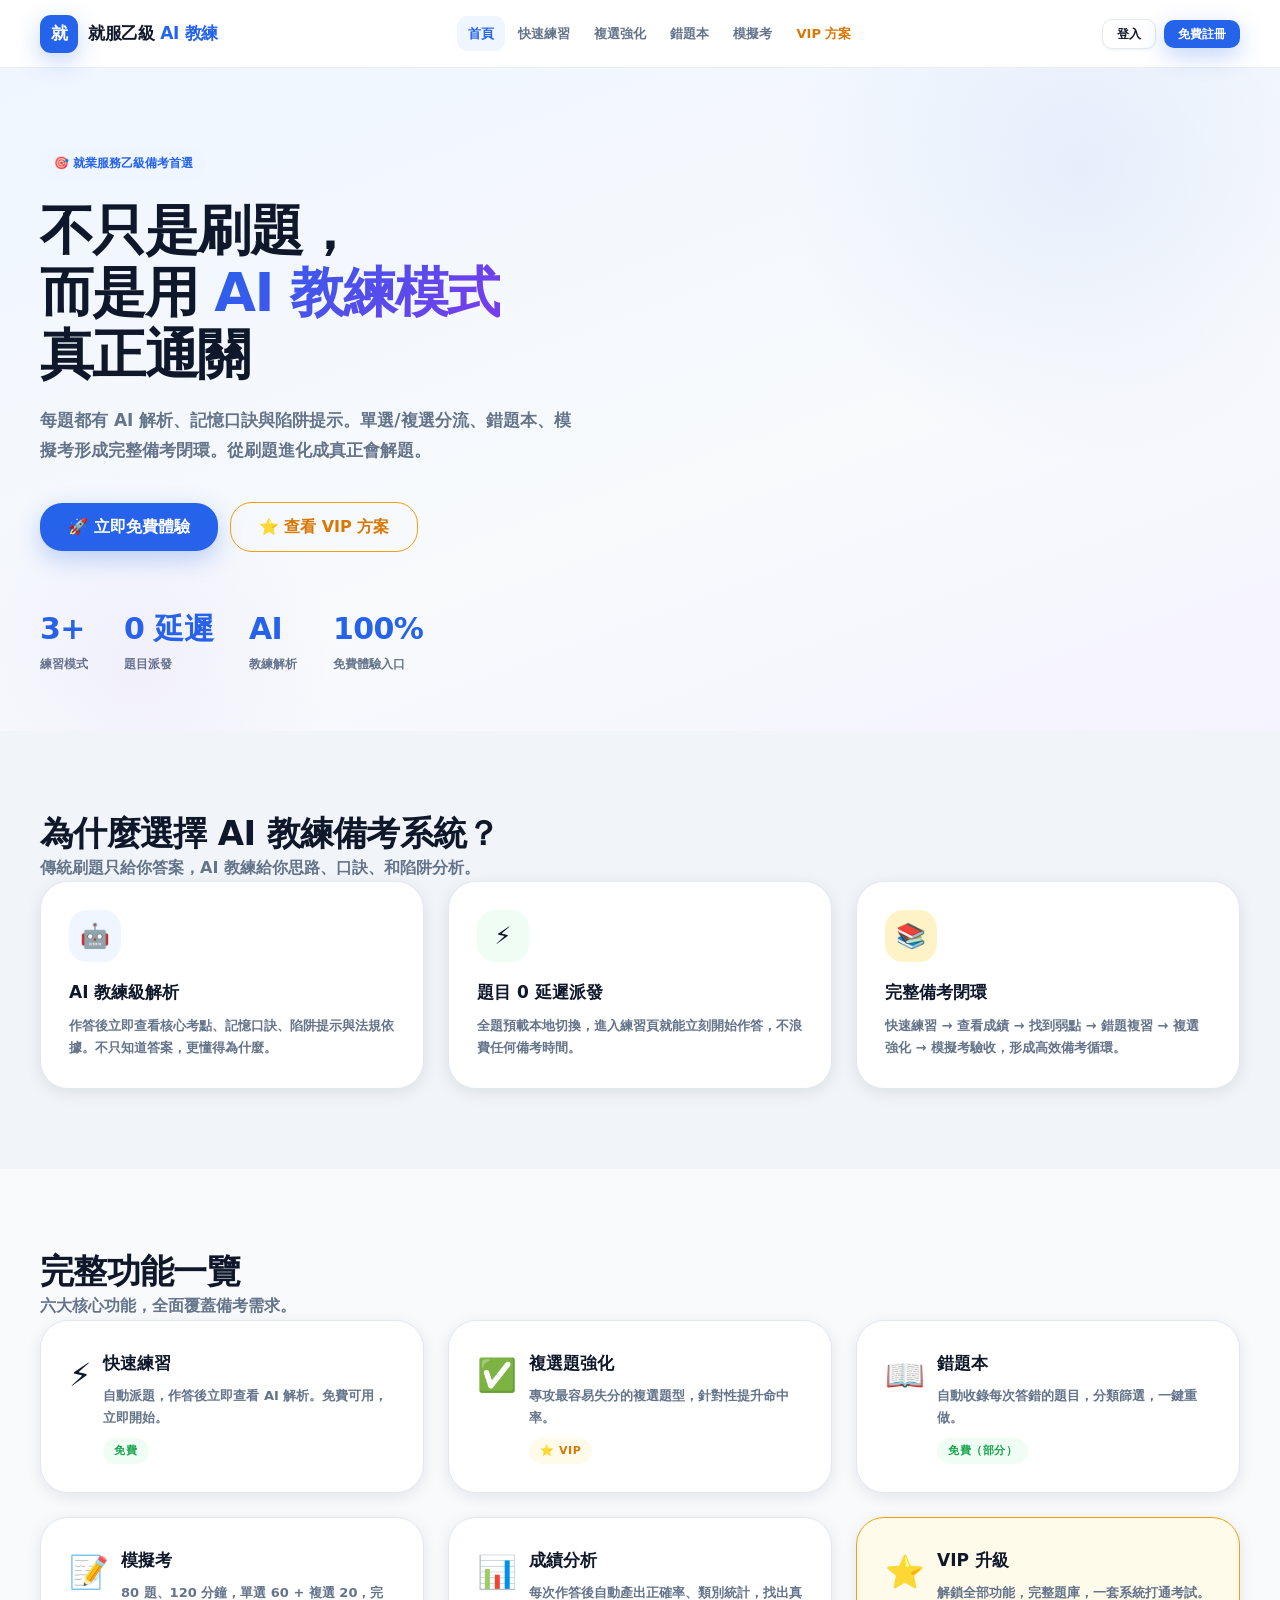
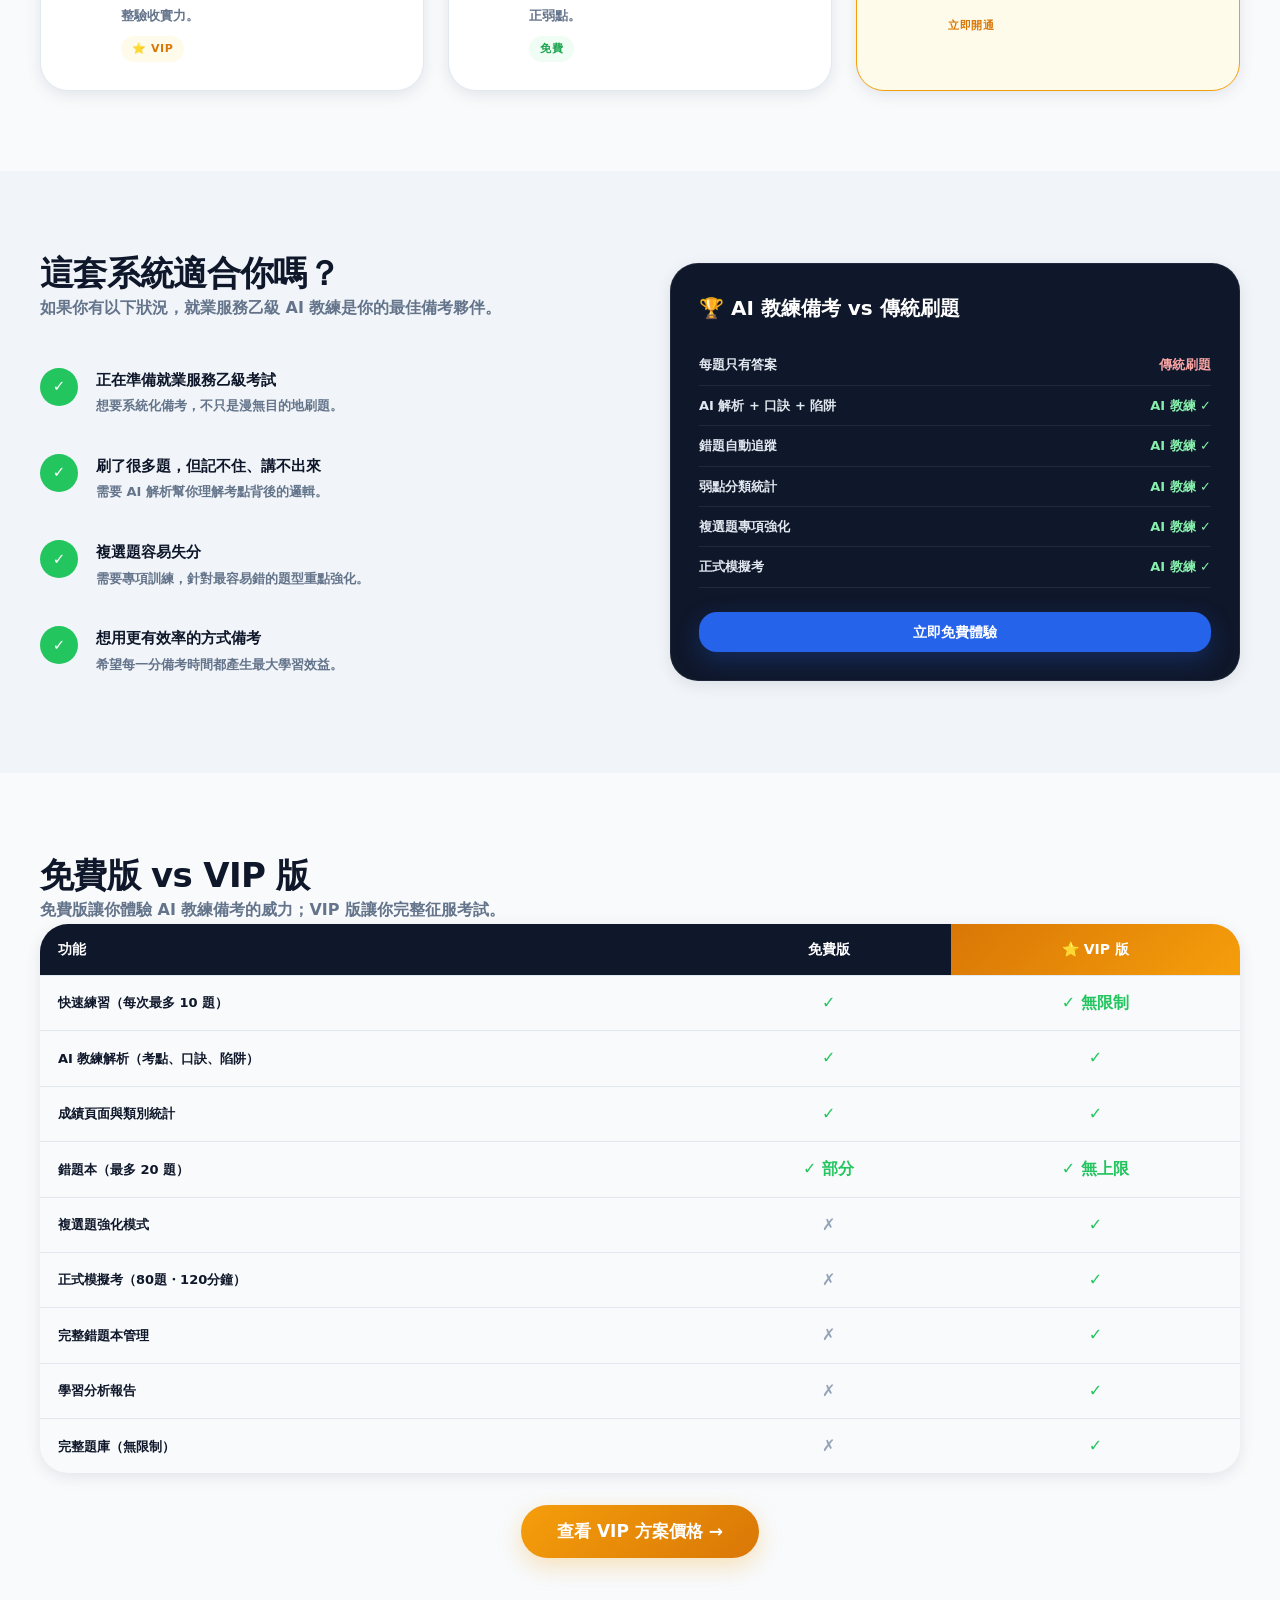
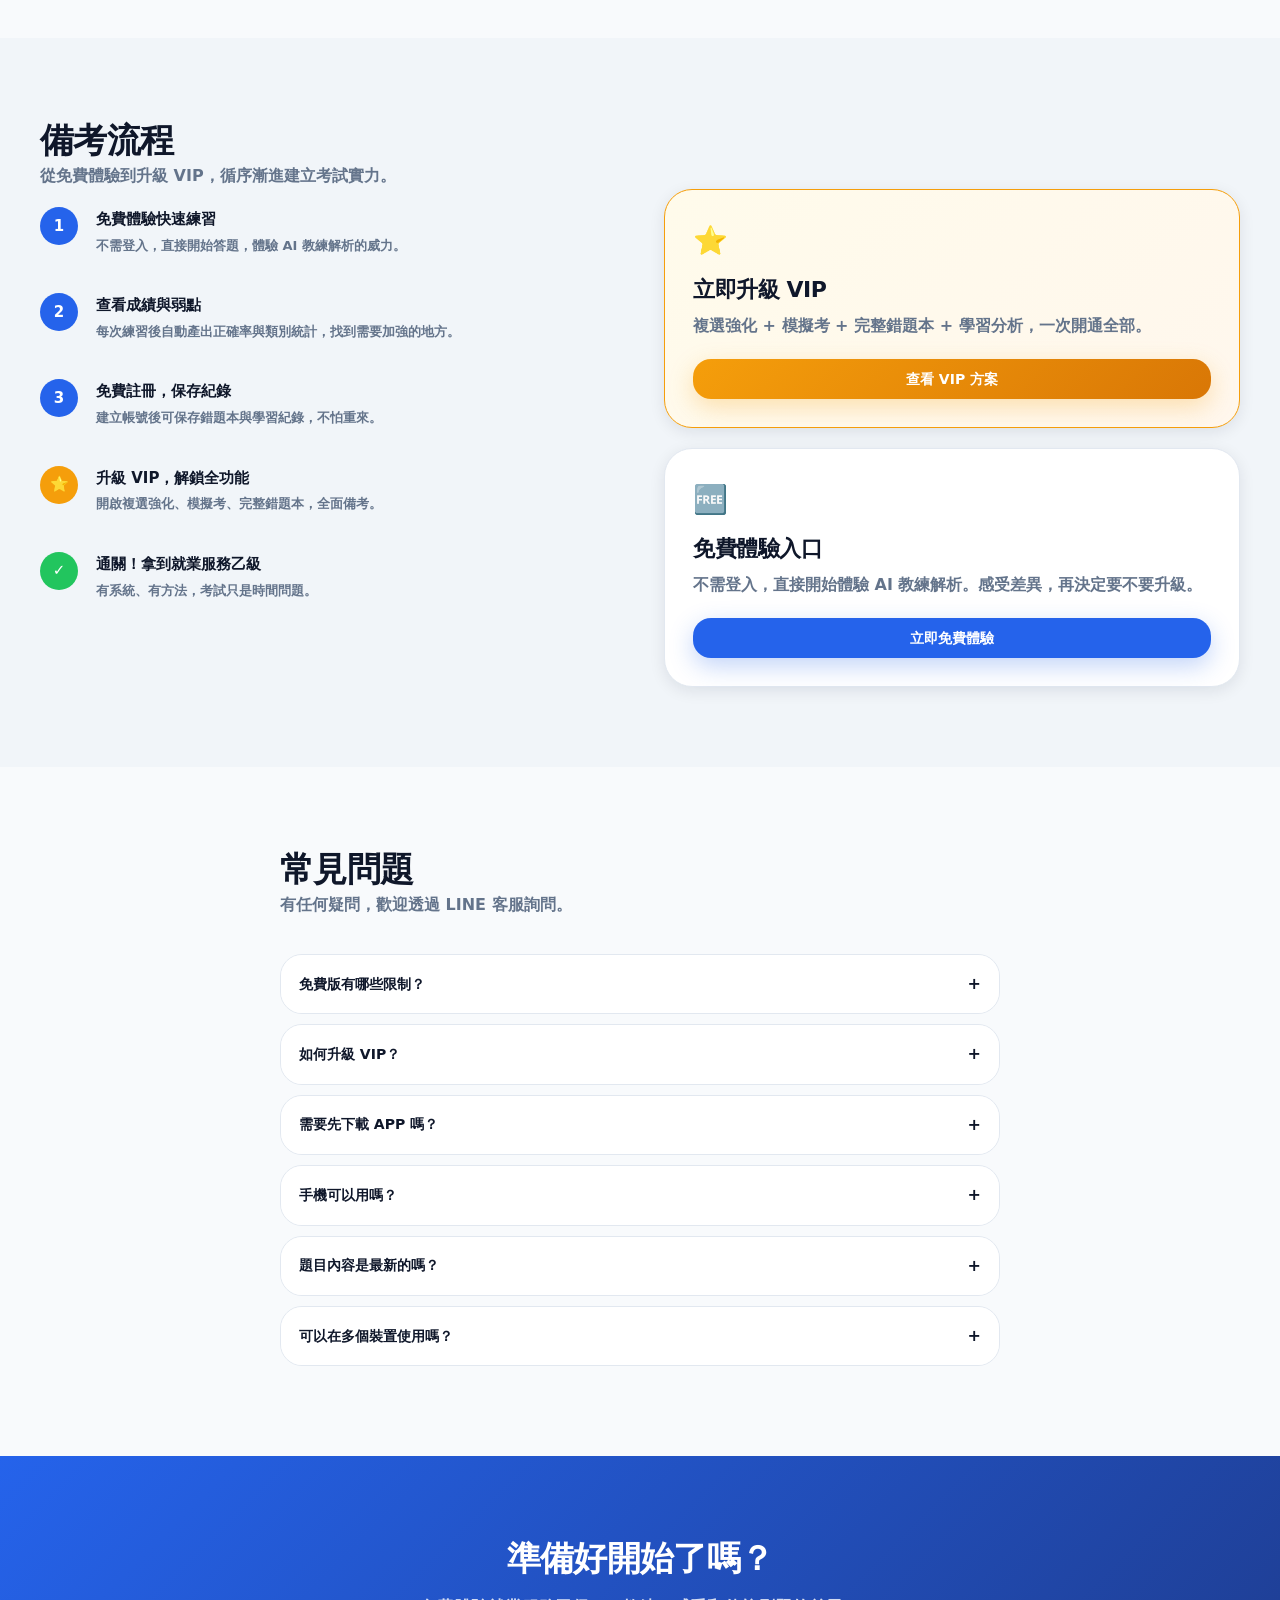
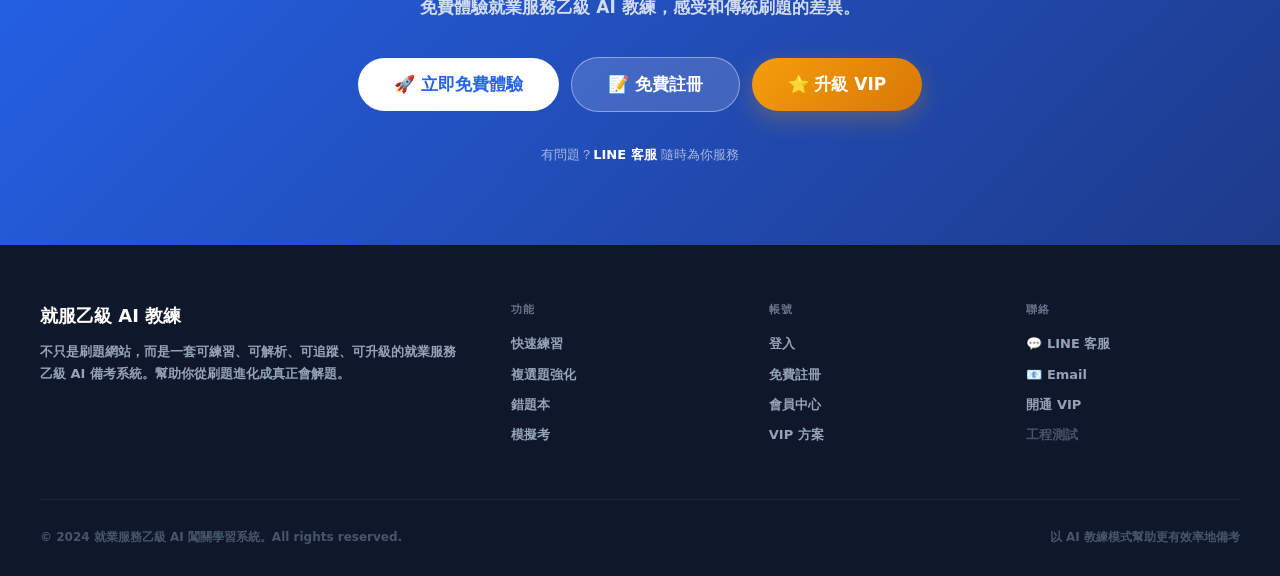
==== commit d11f3b3c: "fix: 修正160道截斷題目並清除首頁壞圖 - 從PDF重新擷取Q0001-Q1262完整題文，修正137道截斷題目 - 從共同科目PDF修正Q1263+的23道截斷題目，截斷數歸零 - 清除題目文" ====
--- a/docs/index.html
+++ b/docs/index.html
@@ -14,7 +14,7 @@
 <!-- ── Hero ──────────────────────────────────────────────── -->
 <section class="hero">
   <div class="container">
-    <div class="grid-2" style="align-items:center;gap:60px">
+    <div>
       <div>
         <div class="hero-eyebrow">🎯 就業服務乙級備考首選</div>
         <h1 class="hero-title">
@@ -31,9 +31,6 @@
           <div><div class="hero-stat-val">AI</div><div class="hero-stat-lbl">教練解析</div></div>
           <div><div class="hero-stat-val">100%</div><div class="hero-stat-lbl">免費體驗入口</div></div>
         </div>
-      </div>
-      <div>
-        <img src="assets/img/hero-placeholder.svg" alt="系統示意圖" style="border-radius:24px;box-shadow:var(--shadow-xl)">
       </div>
     </div>
   </div>
@@ -263,7 +260,7 @@
 </main>
 <div id="app-footer"></div>
 <script src="assets/js/config.js"></script>
-<script src="assets/js/app.js"></script>
-<script src="assets/js/auth.js"></script>
+<script src="assets/js/app.js?v=2"></script>
+<script src="assets/js/auth.js?v=2"></script>
 </body>
 </html>
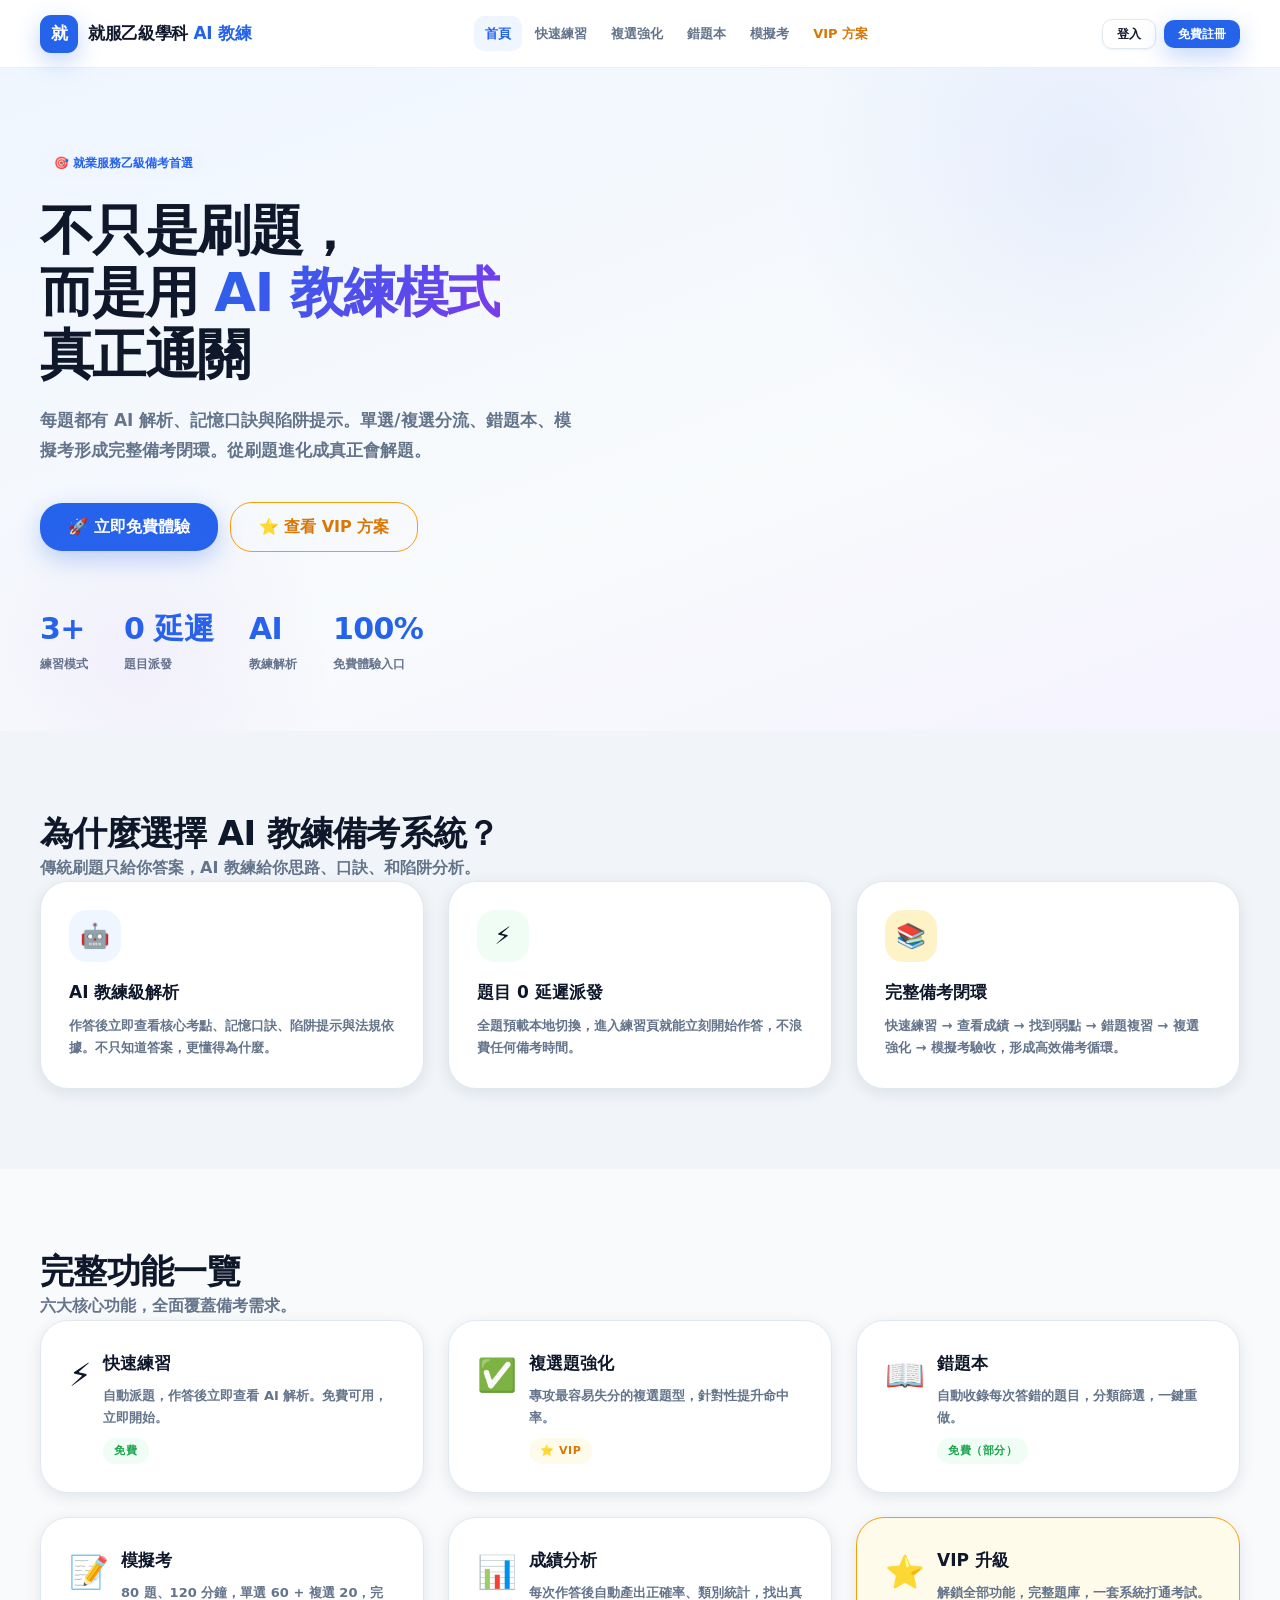
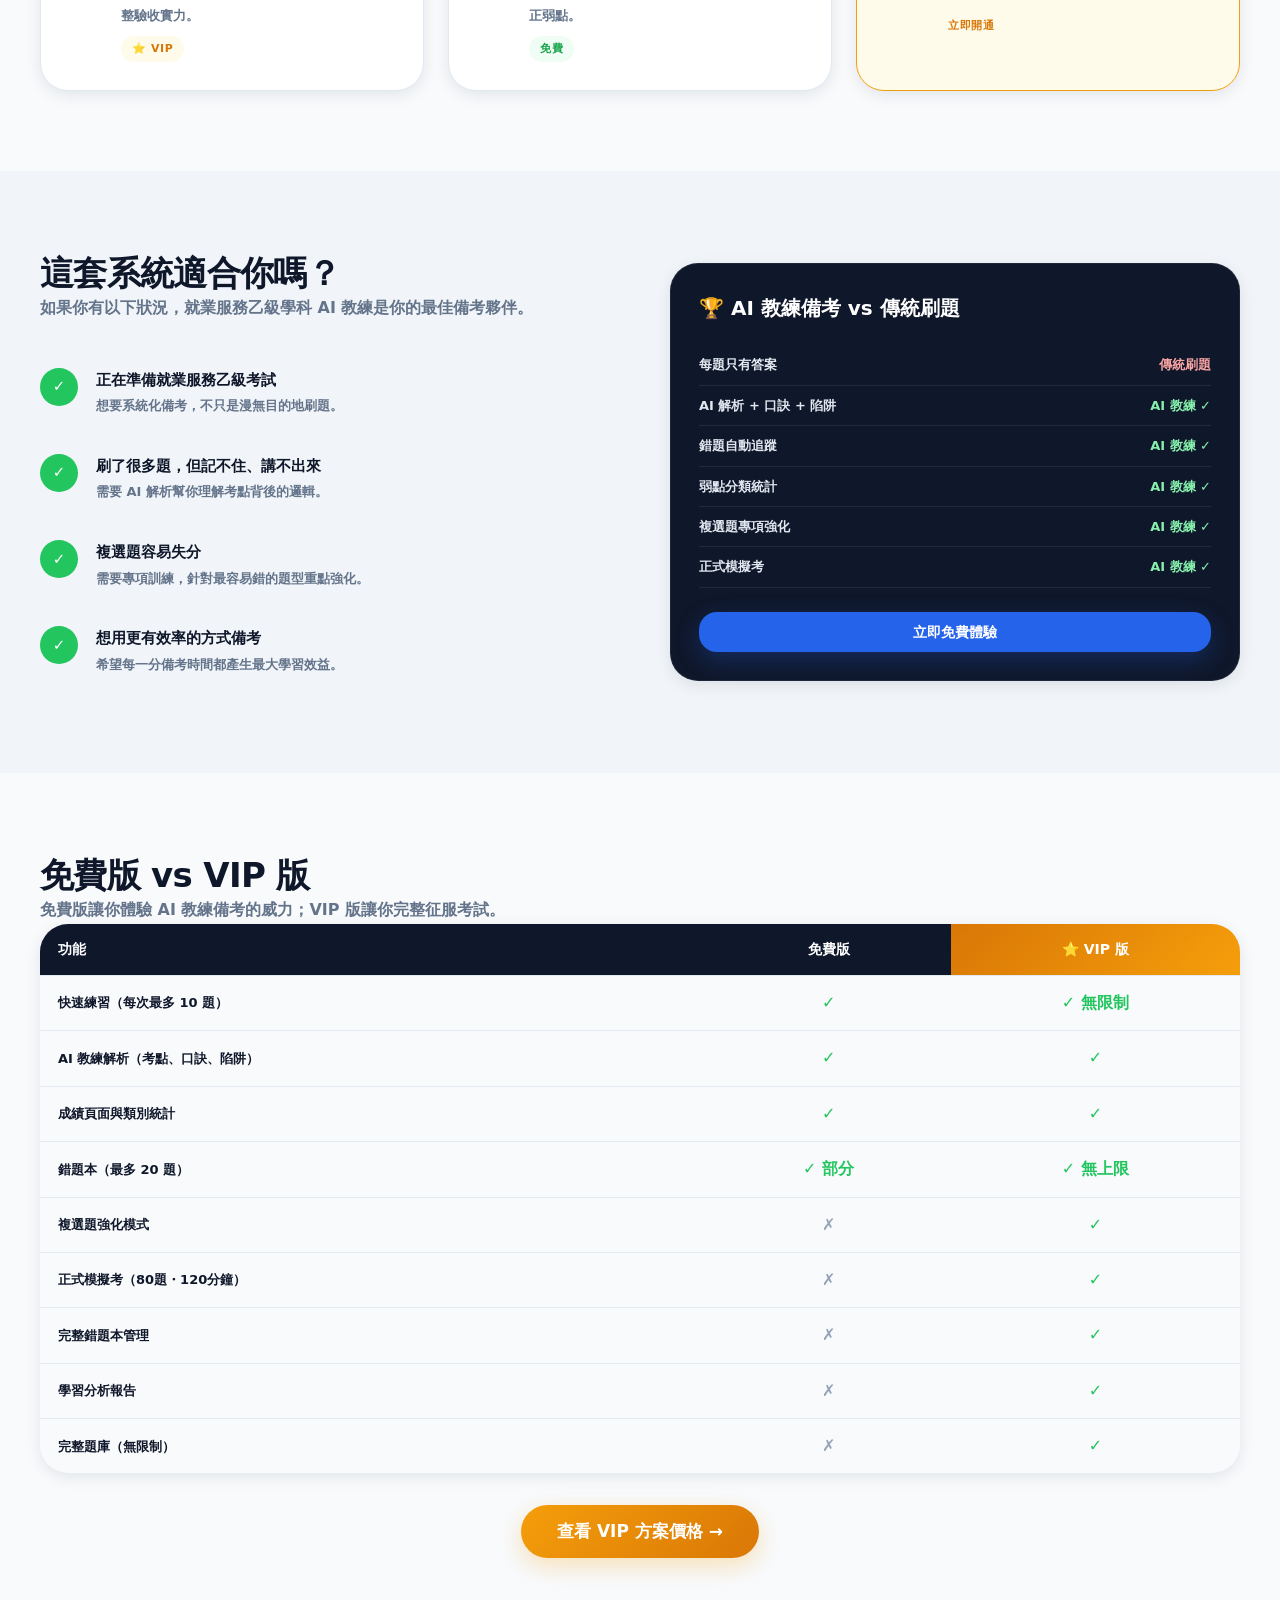
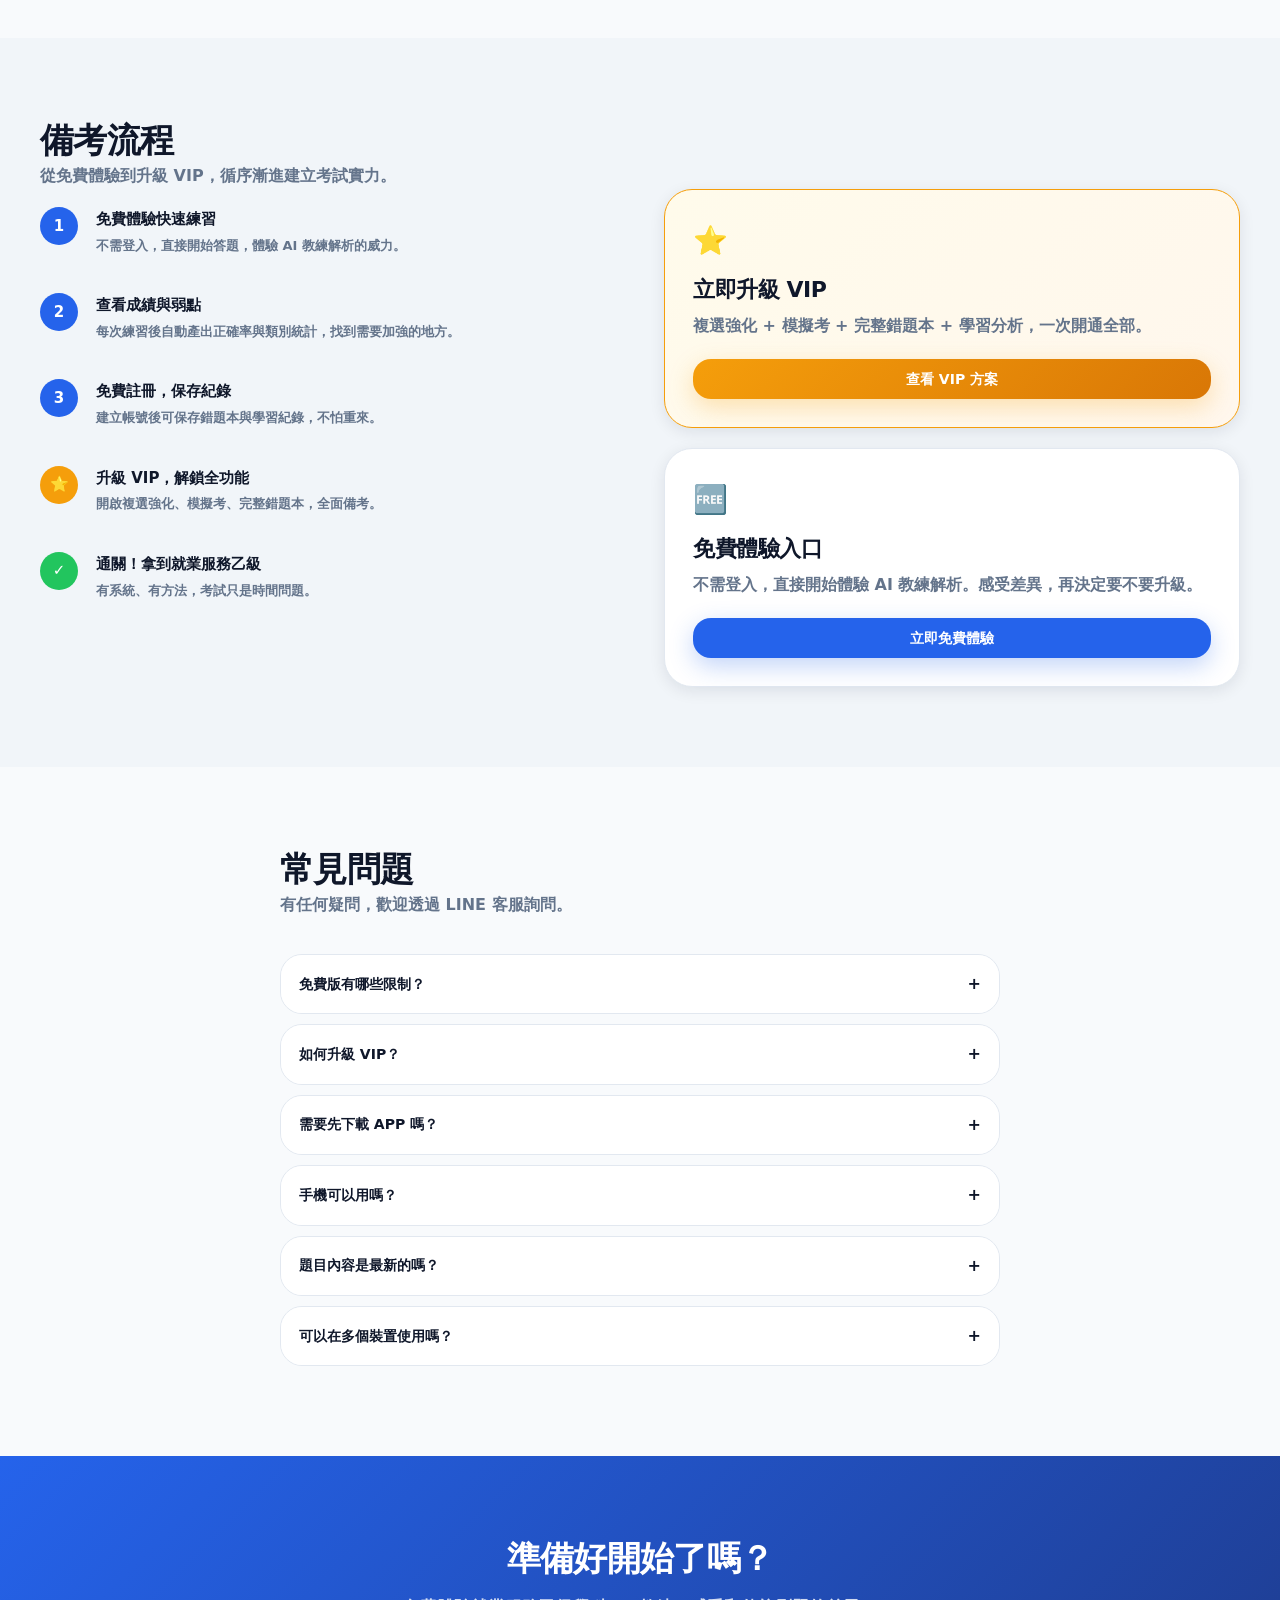
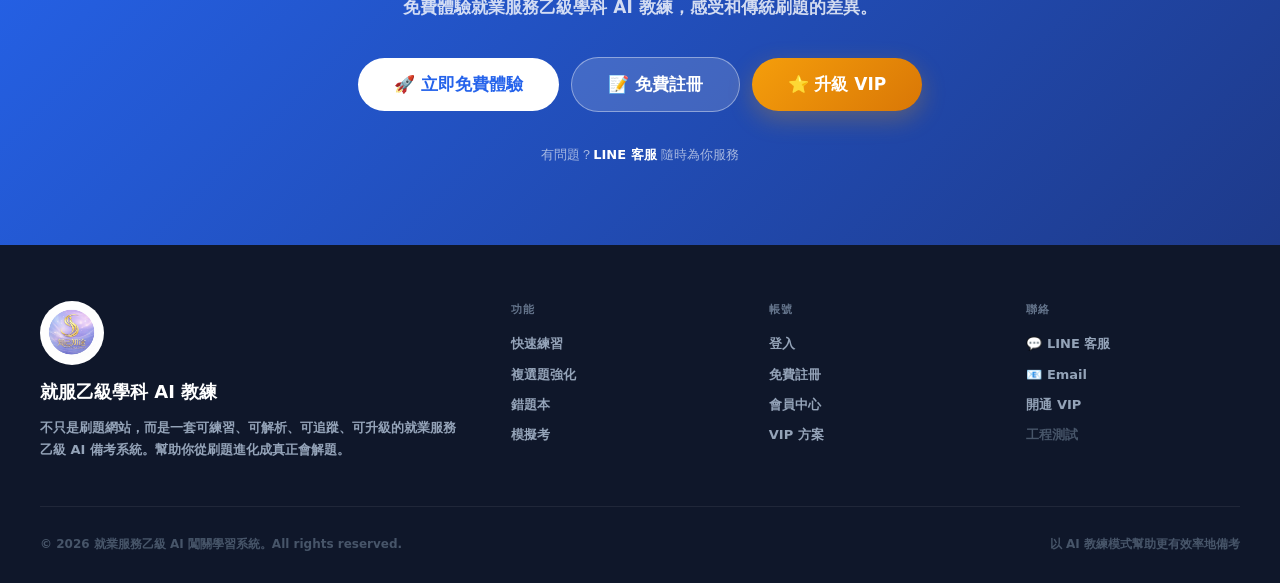
==== commit 087995e5: "補修 index.html 遺漏的品牌名稱：就業服務乙級 AI 教練 → 就業服務乙級學科 AI 教練 Co-Authored-By: Claude Sonnet 4.6 <noreply@anthr" ====
--- a/docs/index.html
+++ b/docs/index.html
@@ -137,7 +137,7 @@
     <div class="grid-2" style="gap:60px;align-items:center">
       <div>
         <h2>這套系統適合你嗎？</h2>
-        <p style="margin-bottom:28px">如果你有以下狀況，就業服務乙級 AI 教練是你的最佳備考夥伴。</p>
+        <p style="margin-bottom:28px">如果你有以下狀況，就業服務乙級學科 AI 教練是你的最佳備考夥伴。</p>
         <div class="steps">
           <div class="step"><div class="step-num" style="background:var(--success)">✓</div><div><div class="step-title">正在準備就業服務乙級考試</div><div class="step-desc">想要系統化備考，不只是漫無目的地刷題。</div></div></div>
           <div class="step"><div class="step-num" style="background:var(--success)">✓</div><div><div class="step-title">刷了很多題，但記不住、講不出來</div><div class="step-desc">需要 AI 解析幫你理解考點背後的邏輯。</div></div></div>
@@ -245,7 +245,7 @@
 <section class="section section-primary">
   <div class="container text-center">
     <h2 style="color:#fff;margin-bottom:12px">準備好開始了嗎？</h2>
-    <p style="color:rgba(255,255,255,.8);margin-bottom:36px;font-size:17px">免費體驗就業服務乙級 AI 教練，感受和傳統刷題的差異。</p>
+    <p style="color:rgba(255,255,255,.8);margin-bottom:36px;font-size:17px">免費體驗就業服務乙級學科 AI 教練，感受和傳統刷題的差異。</p>
     <div class="hero-actions" style="justify-content:center">
       <a href="quiz.html"    class="btn btn-xl" style="background:#fff;color:var(--primary)">🚀 立即免費體驗</a>
       <a href="register.html" class="btn btn-xl" style="background:rgba(255,255,255,.15);color:#fff;border:1.5px solid rgba(255,255,255,.4)">📝 免費註冊</a>
--- a/docs/assets/css/style.css
+++ b/docs/assets/css/style.css
@@ -763,6 +763,16 @@
 /* ── Footer ────────────────────────────────────────────────── */
 .footer{background:var(--dark);color:#fff;padding:56px 0 28px;margin-top:auto}
 .footer-grid{display:grid;grid-template-columns:2fr 1fr 1fr 1fr;gap:44px;margin-bottom:44px}
+.footer-brand-logo{margin-bottom:12px}
+.footer-logo-img{width:64px;height:64px;border-radius:50%;object-fit:cover}
+.pay-methods{display:flex;align-items:center;gap:8px;flex-wrap:wrap;margin-top:10px}
+.pay-badge{display:inline-flex;align-items:center;padding:4px 10px;border-radius:6px;font-size:12px;font-weight:700;letter-spacing:.02em}
+.pay-linepay{background:#00C300;color:#fff}
+.pay-transfer{background:#E2E8F0;color:#475569}
+.linepay-qr-box{margin-top:24px;padding:20px;background:#F0FFF0;border:2px solid #00C300;border-radius:16px;text-align:center;max-width:220px}
+.linepay-qr-label{margin-bottom:12px}
+.linepay-qr-img{width:180px;height:180px;object-fit:contain;border-radius:8px;display:block;margin:0 auto}
+.linepay-qr-hint{margin-top:10px;font-size:12px;color:#166534;font-weight:600;line-height:1.5}
 .footer-brand-name{font-size:18px;font-weight:900;margin-bottom:10px}
 .footer-brand-desc{font-size:13px;color:#94A3B8;line-height:1.75;font-weight:600}
 .footer-heading{font-size:11px;font-weight:900;letter-spacing:.1em;text-transform:uppercase;color:#64748B;margin-bottom:14px}
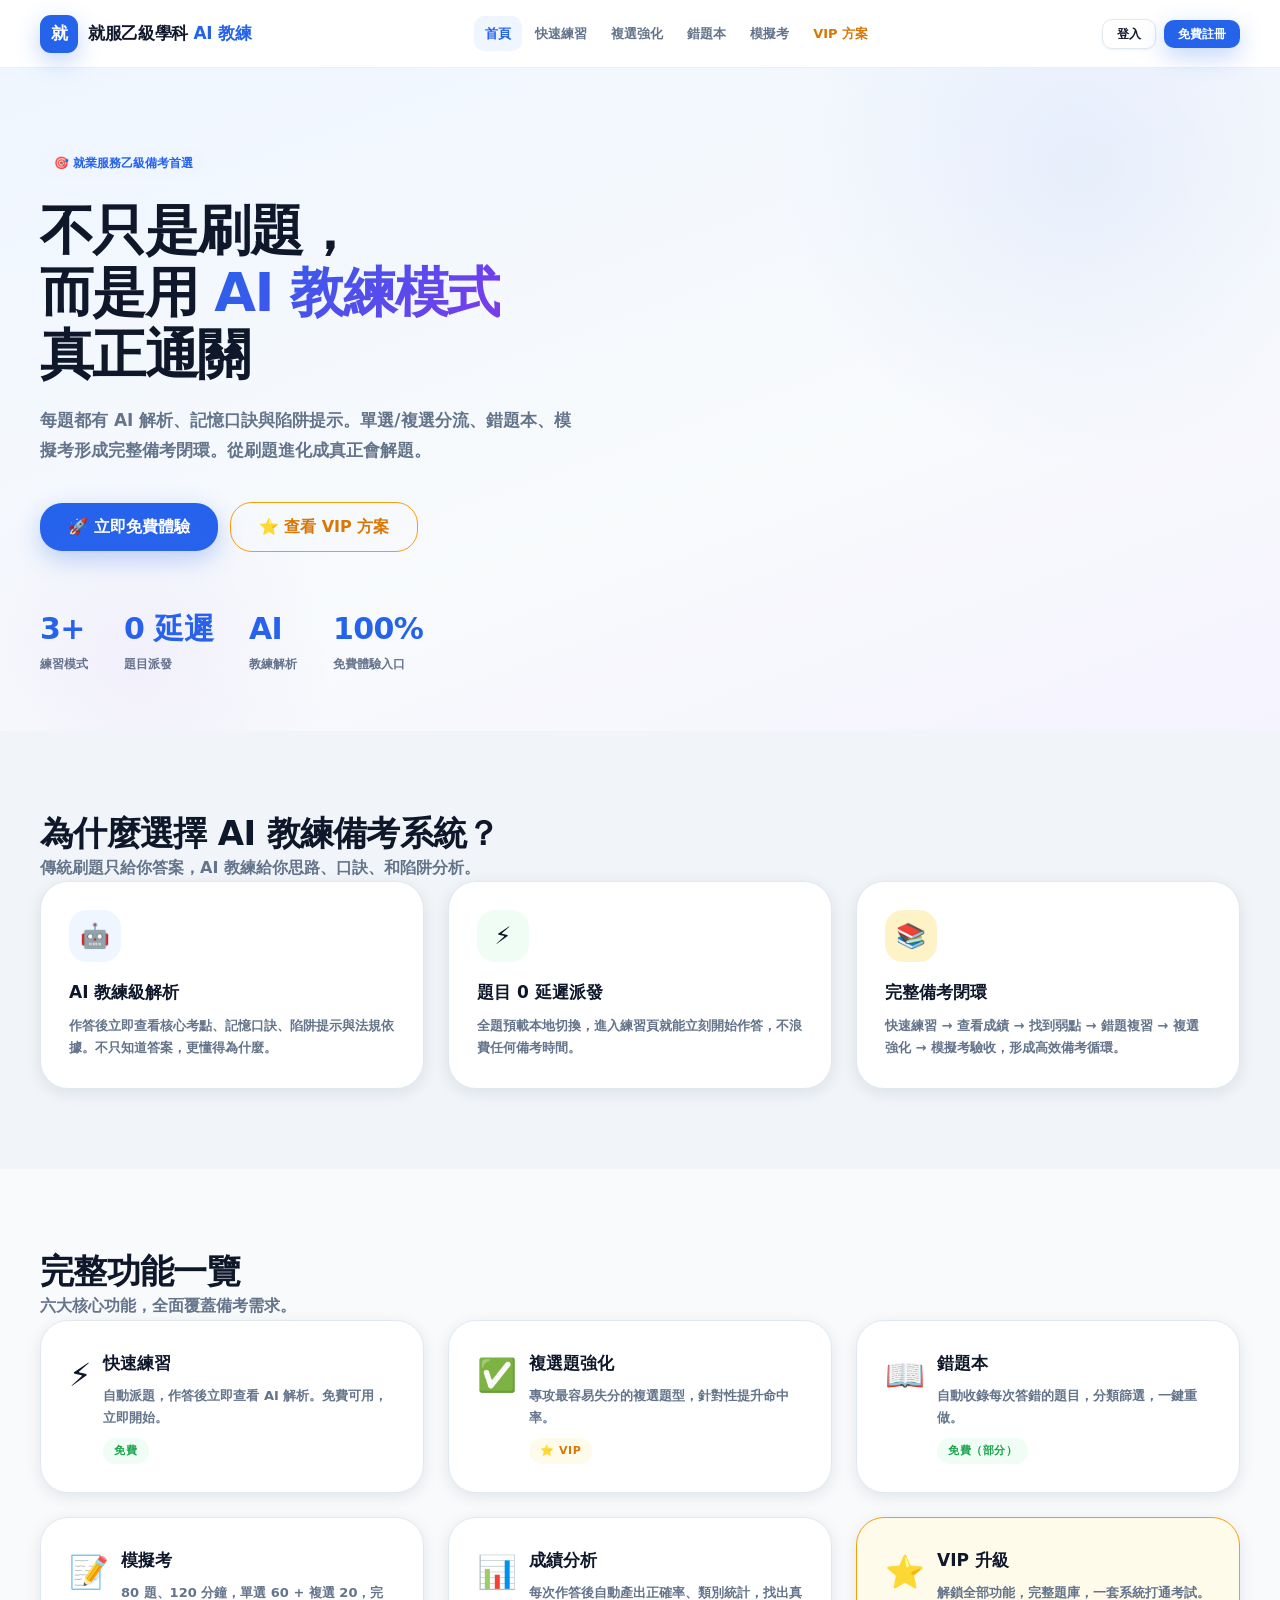
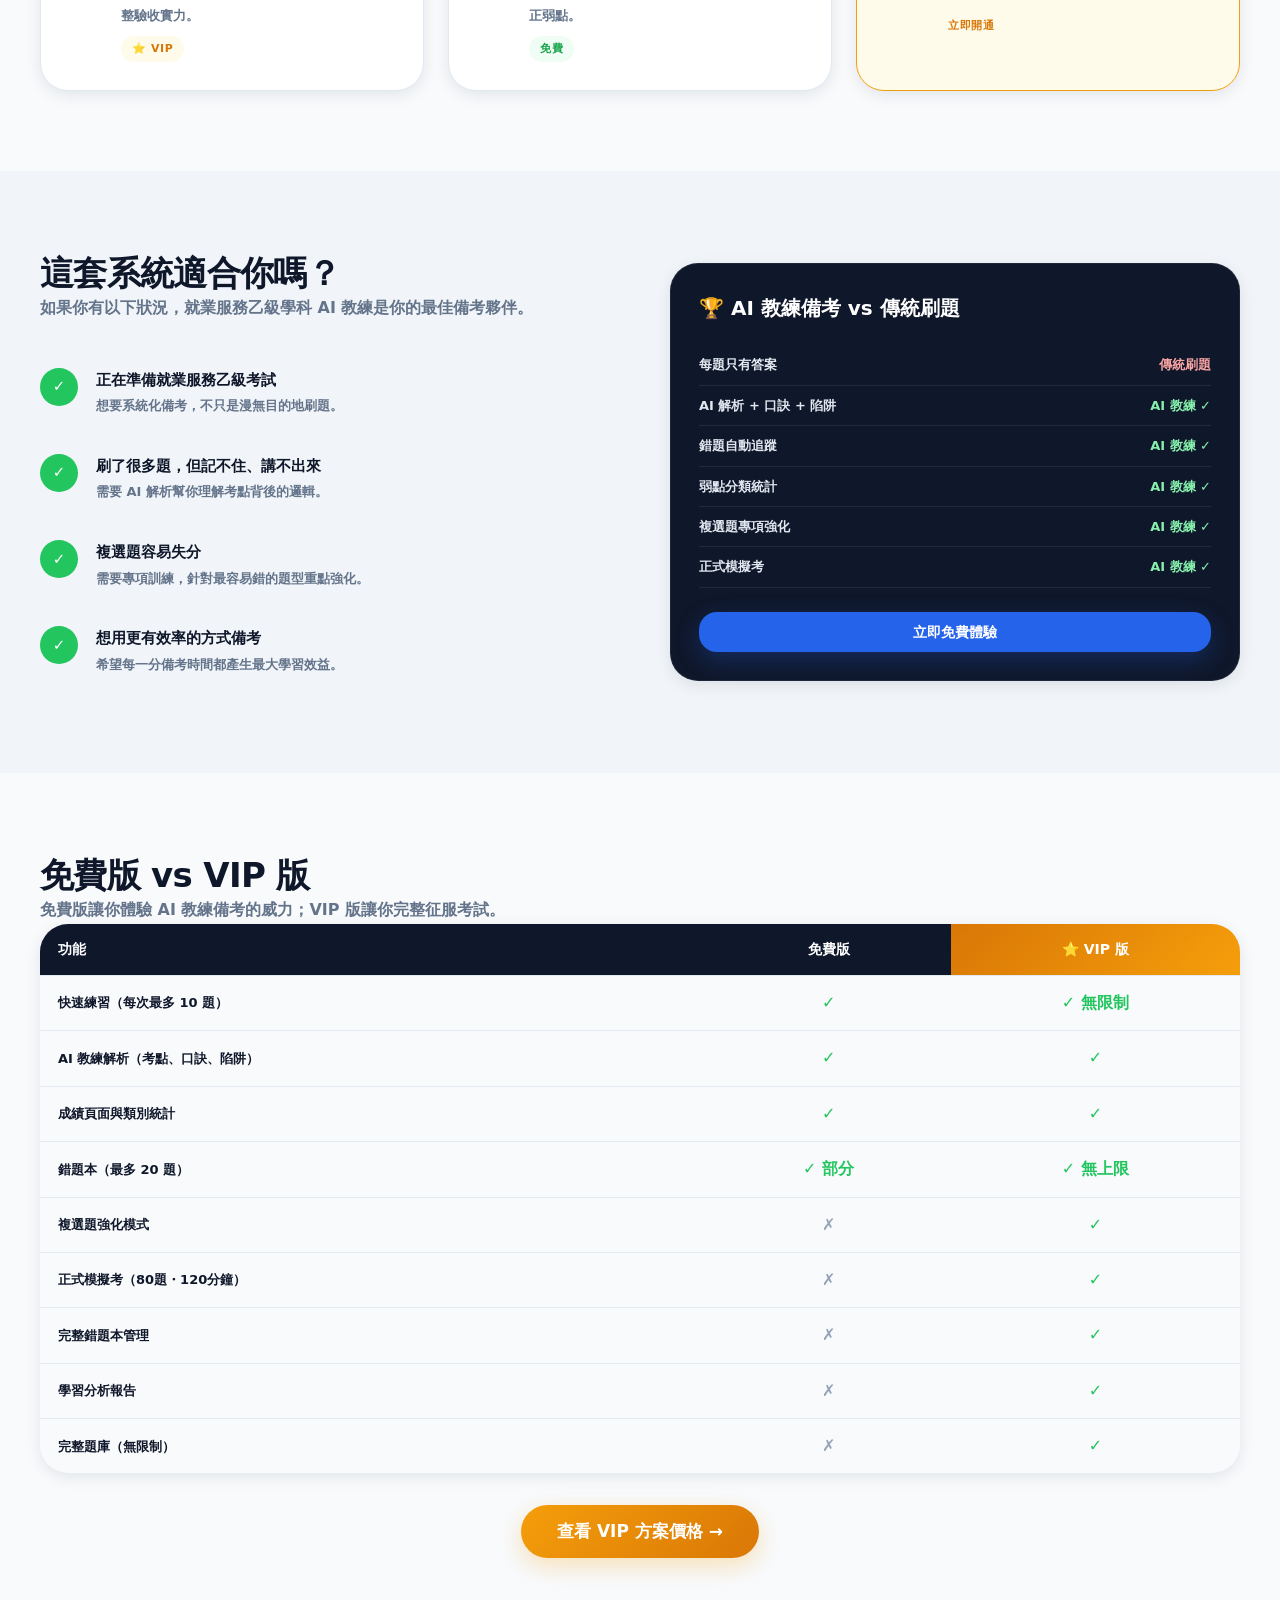
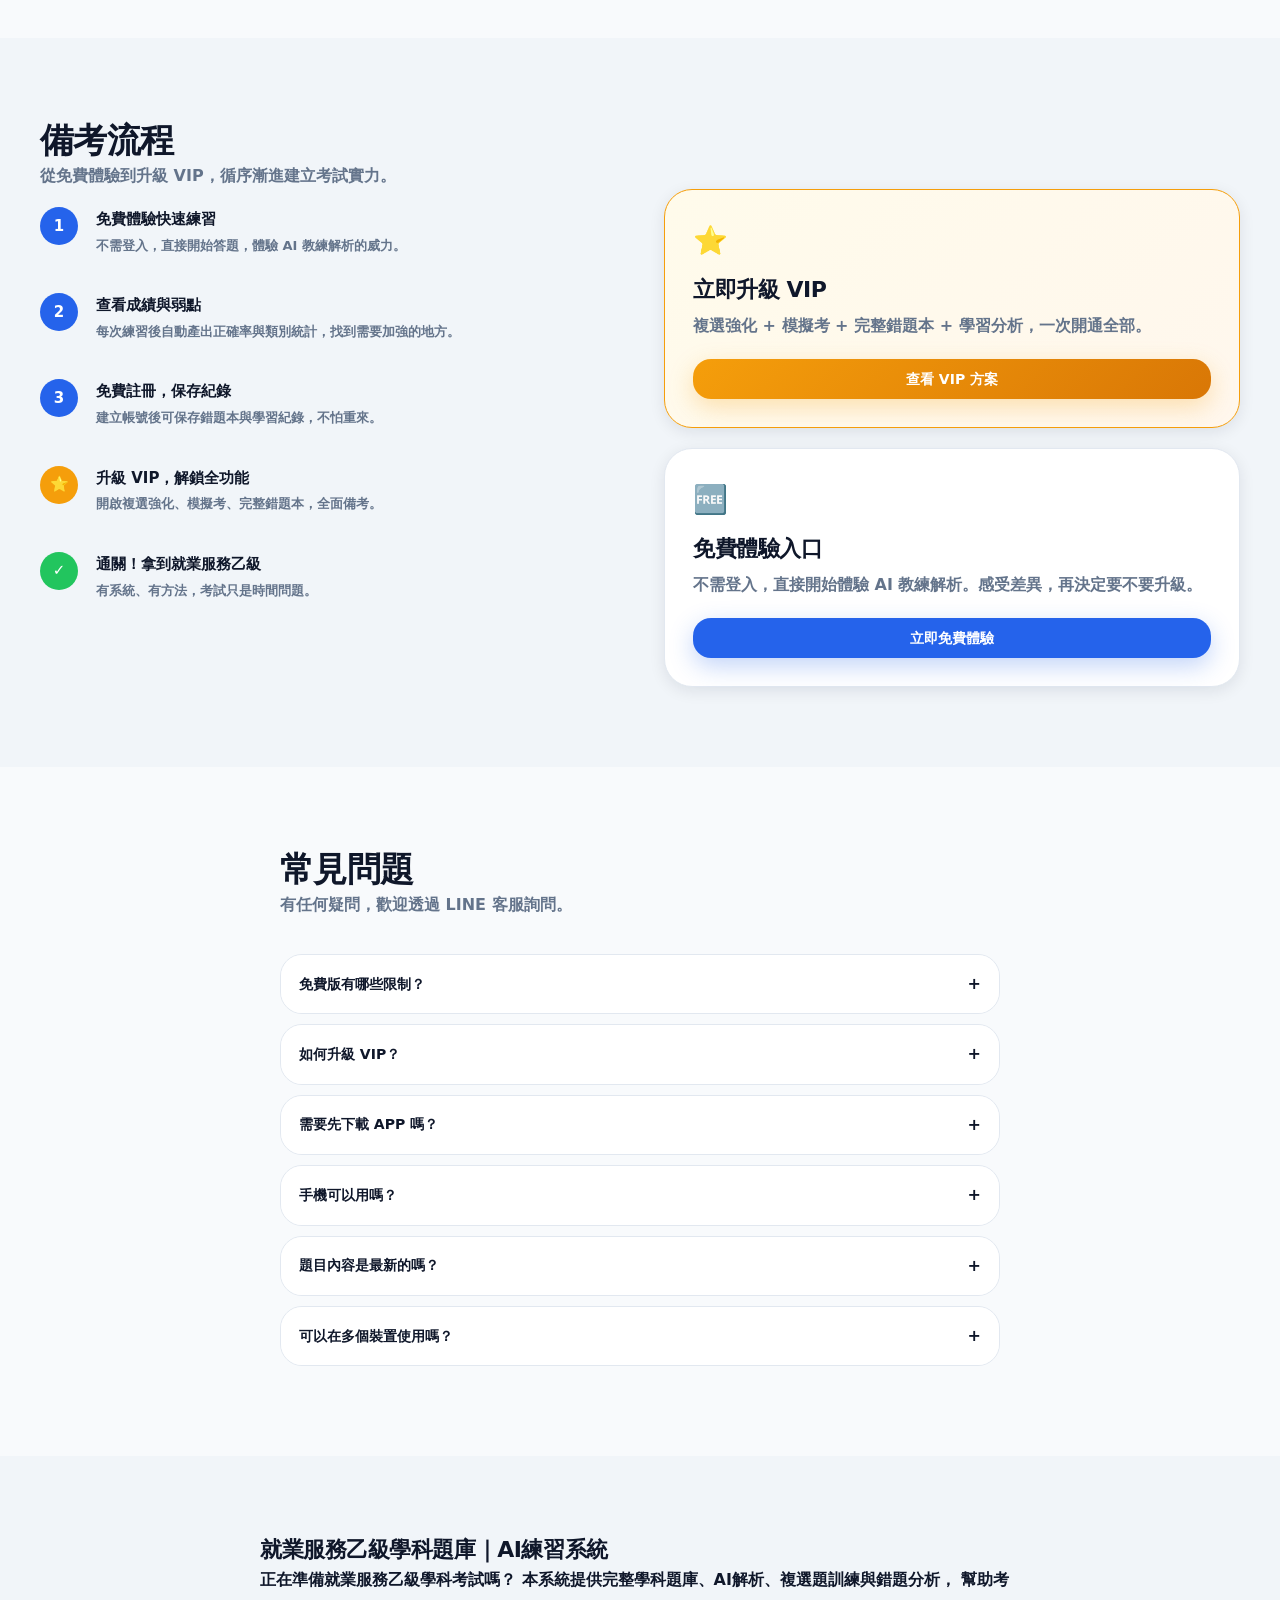
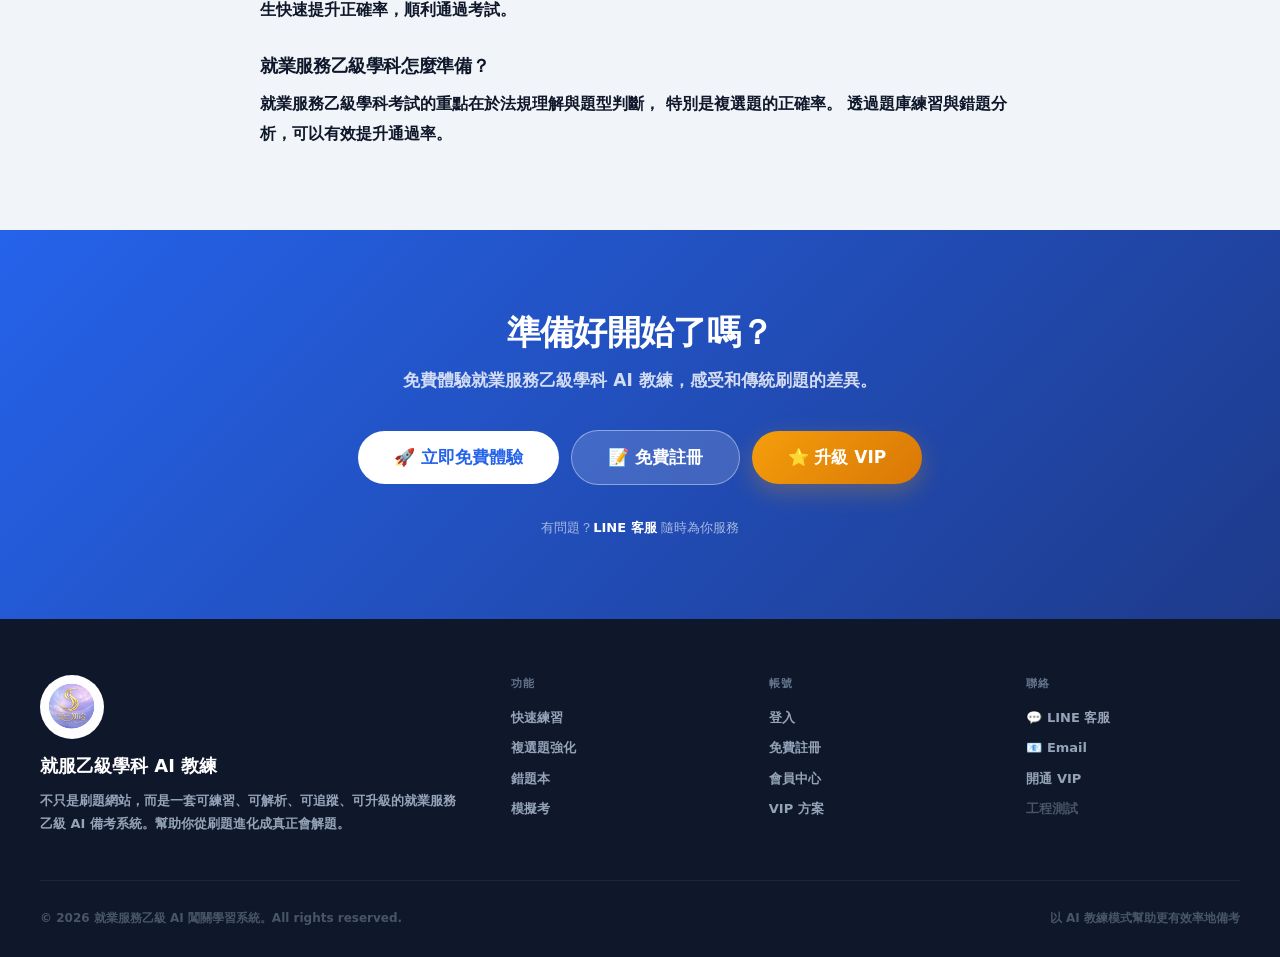
==== commit ae714e4a: "首頁加入 SEO 內容區塊：就業服務乙級學科題庫說明 Co-Authored-By: Claude Sonnet 4.6 <noreply@anthropic.com>" ====
--- a/docs/index.html
+++ b/docs/index.html
@@ -4,7 +4,19 @@
   <meta charset="utf-8">
   <meta name="viewport" content="width=device-width,initial-scale=1">
   <title>就業服務乙級 AI 闖關學習系統｜AI 教練陪跑・高效通關</title>
-  <meta name="description" content="就業服務乙級 AI 闖關學習系統。AI 教練解析、複選題強化、錯題追蹤、模擬考，從刷題進化成真正會解題。">
+  <meta name="description" content="就業服務乙級學科 AI 闖關學習系統。AI 教練解析、複選題強化、錯題追蹤、模擬考，從刷題進化成真正會解題。免費體驗，VIP 解鎖完整題庫。">
+  <meta name="keywords" content="就業服務乙級,就業服務乙級考試,就業服務乙級題庫,就業服務乙級學科,就業服務乙級模擬考,就業服務乙級複選題,就業服務乙級練習題,就業服務乙級備考,就業服務法,職業訓練法,勞動基準法,乙級技術士,技術士考試,就服乙級,就業服務乙級AI教練">
+  <meta name="robots" content="index, follow">
+  <link rel="canonical" href="https://ccazhu-coder.github.io/simple-game/">
+  <meta property="og:type" content="website">
+  <meta property="og:title" content="就業服務乙級 AI 闖關學習系統｜AI 教練陪跑・高效通關">
+  <meta property="og:description" content="就業服務乙級學科 AI 闖關學習系統。AI 教練解析、複選題強化、錯題追蹤、模擬考，從刷題進化成真正會解題。">
+  <meta property="og:url" content="https://ccazhu-coder.github.io/simple-game/">
+  <meta property="og:image" content="https://ccazhu-coder.github.io/simple-game/assets/img/logo-zhiji-zhitu.jpg">
+  <meta name="twitter:card" content="summary">
+  <meta name="twitter:title" content="就業服務乙級 AI 闖關學習系統｜AI 教練陪跑・高效通關">
+  <meta name="twitter:description" content="AI 教練解析、複選題強化、錯題追蹤、模擬考，高效備考就業服務乙級學科考試。">
+  <meta name="twitter:image" content="https://ccazhu-coder.github.io/simple-game/assets/img/logo-zhiji-zhitu.jpg">
   <link rel="stylesheet" href="assets/css/style.css">
 </head>
 <body>
@@ -241,6 +253,24 @@
   </div>
 </section>
 
+<!-- ── SEO Content ────────────────────────────────────────── -->
+<section class="section section-light">
+  <div class="container" style="max-width:760px">
+    <h1 class="section-title" style="font-size:22px">就業服務乙級學科題庫｜AI練習系統</h1>
+    <p style="color:var(--text-2);line-height:1.9;margin-bottom:28px">
+      正在準備就業服務乙級學科考試嗎？
+      本系統提供完整學科題庫、AI解析、複選題訓練與錯題分析，
+      幫助考生快速提升正確率，順利通過考試。
+    </p>
+    <h2 style="font-size:18px;font-weight:900;margin-bottom:12px">就業服務乙級學科怎麼準備？</h2>
+    <p style="color:var(--text-2);line-height:1.9">
+      就業服務乙級學科考試的重點在於法規理解與題型判斷，
+      特別是複選題的正確率。
+      透過題庫練習與錯題分析，可以有效提升通過率。
+    </p>
+  </div>
+</section>
+
 <!-- ── Final CTA ──────────────────────────────────────────── -->
 <section class="section section-primary">
   <div class="container text-center">
